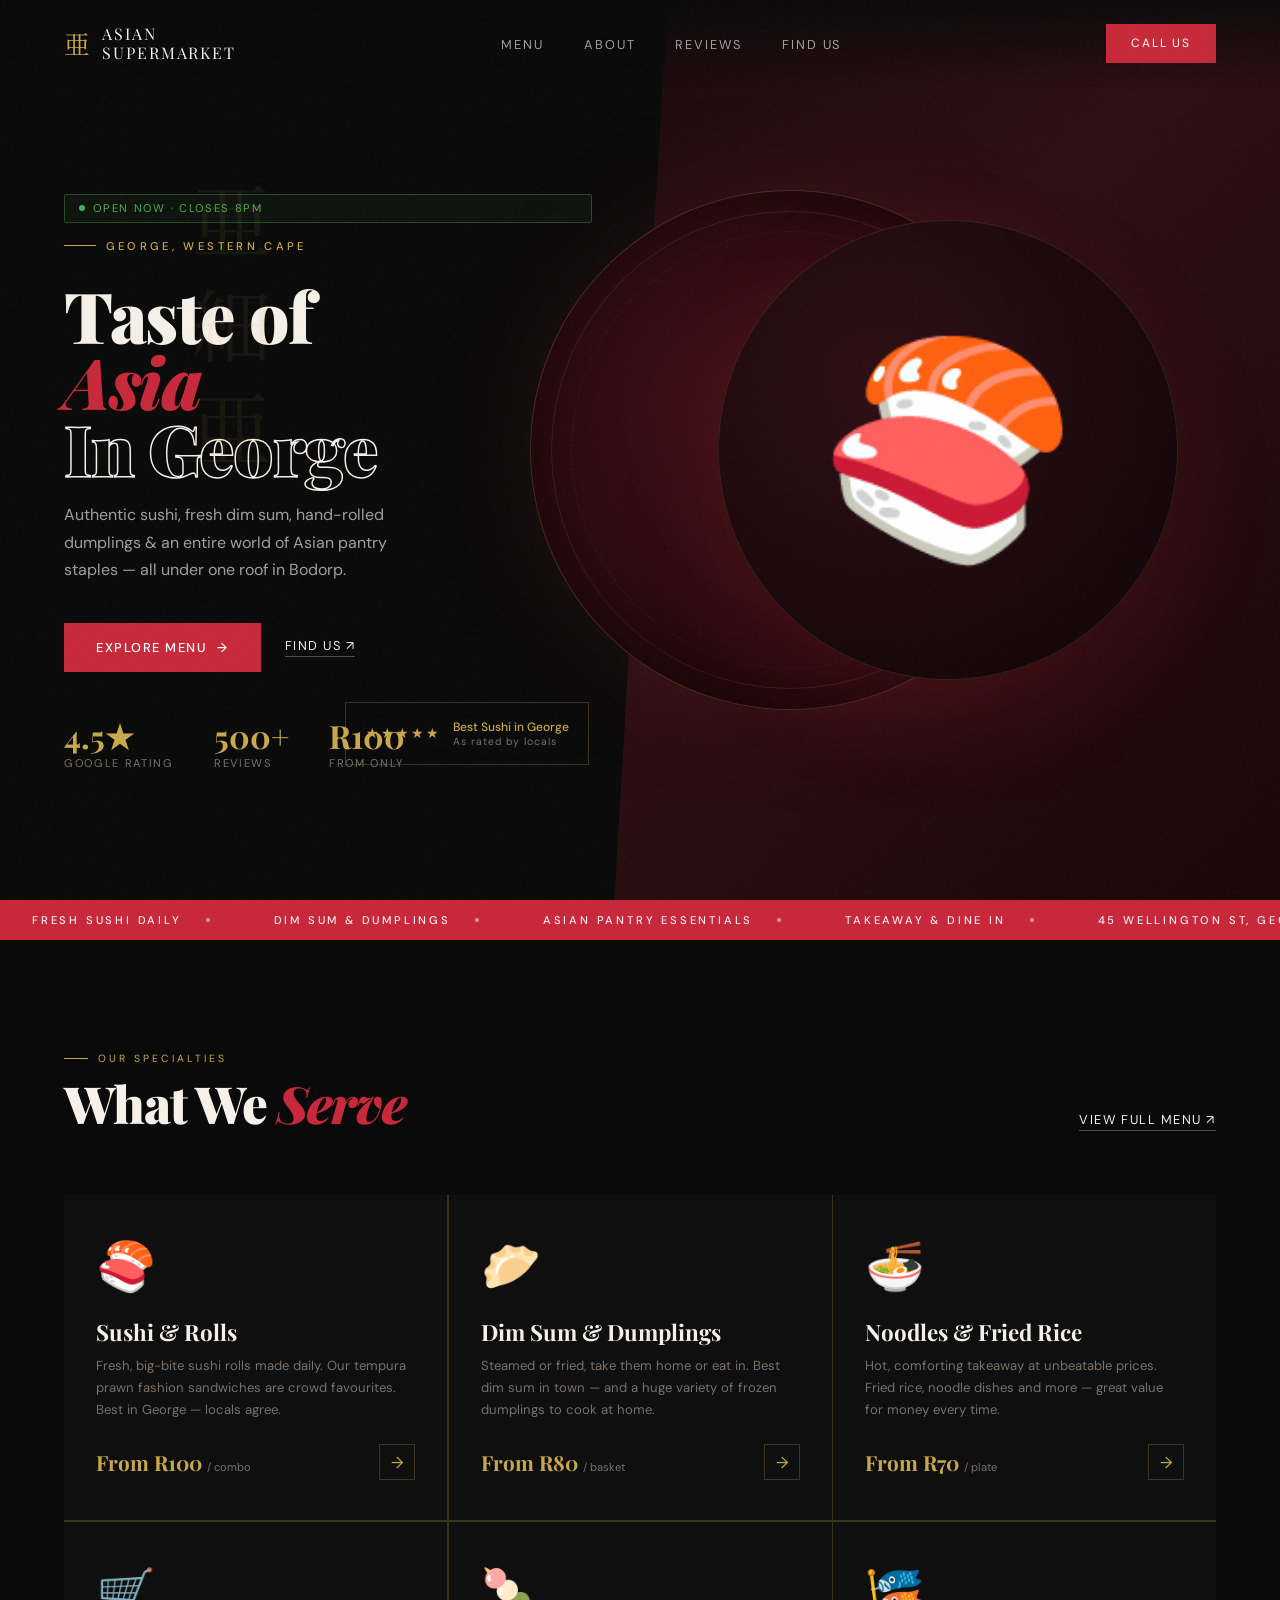
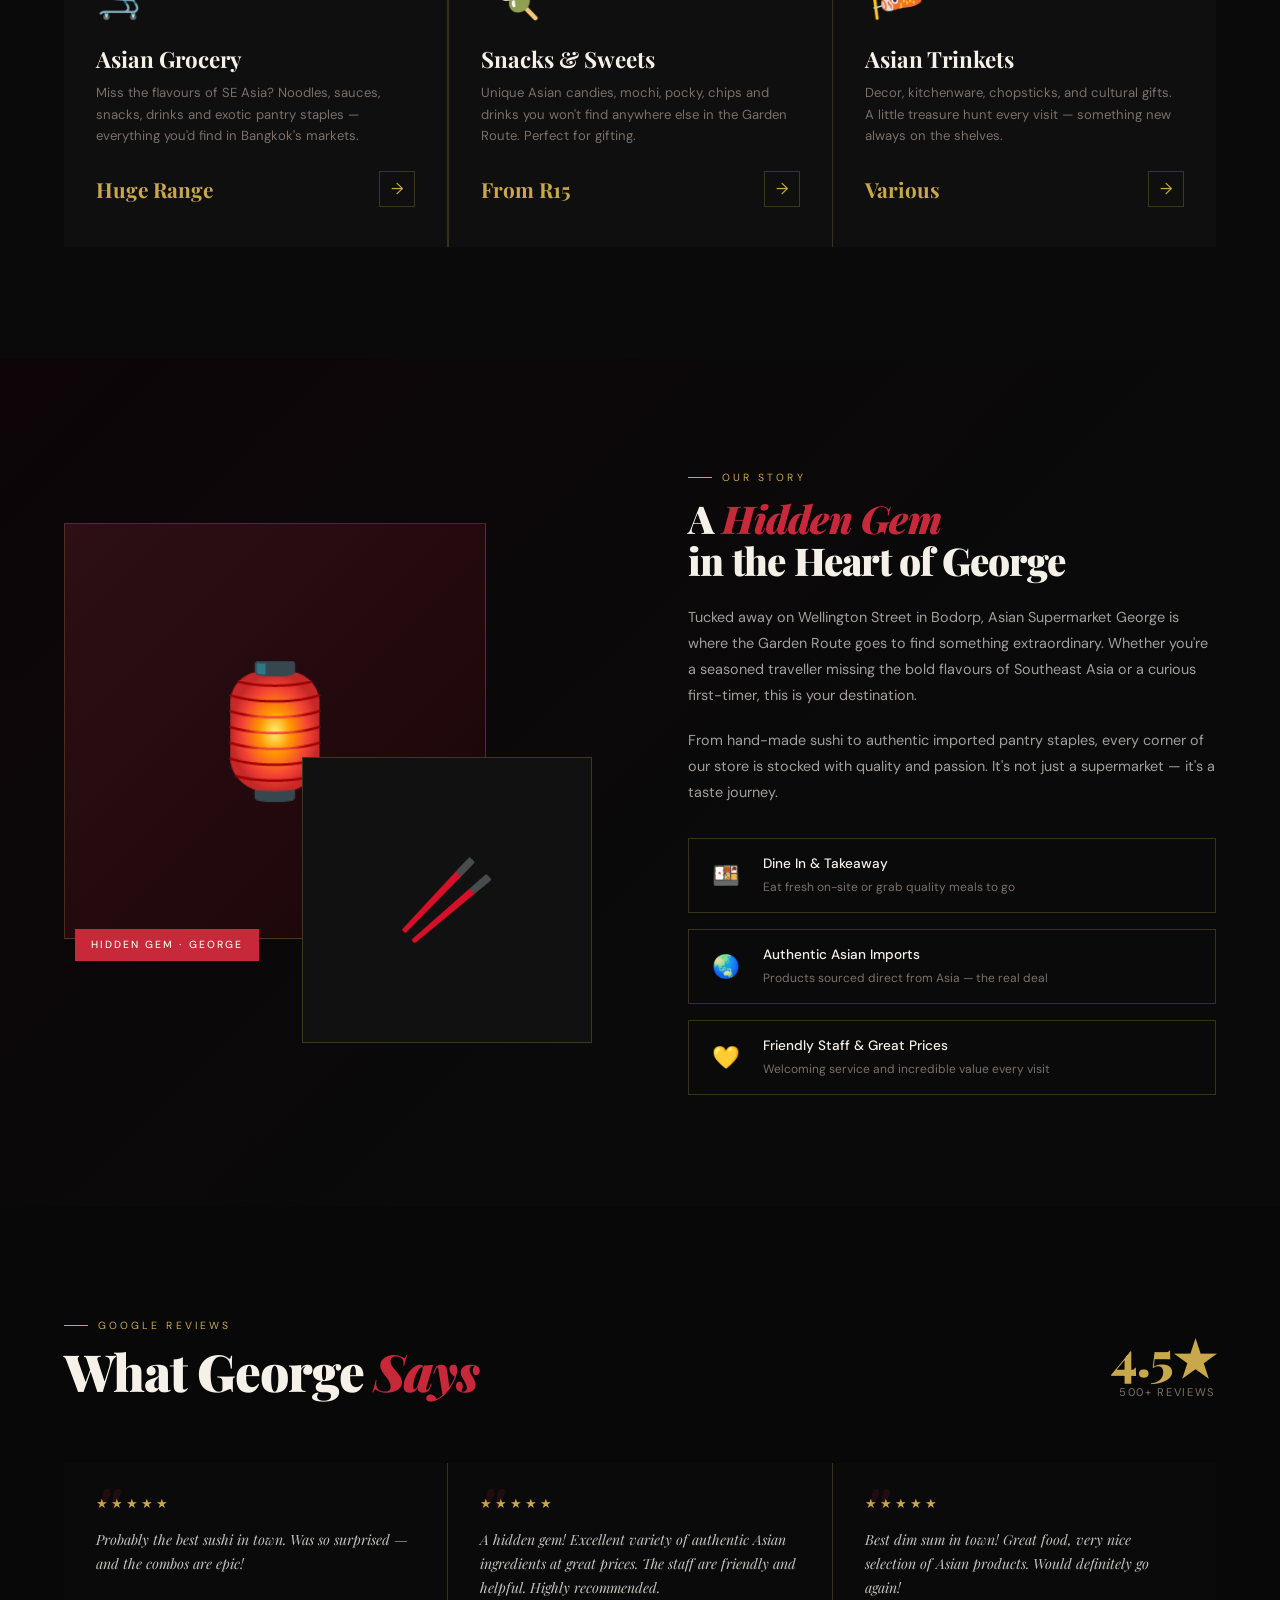
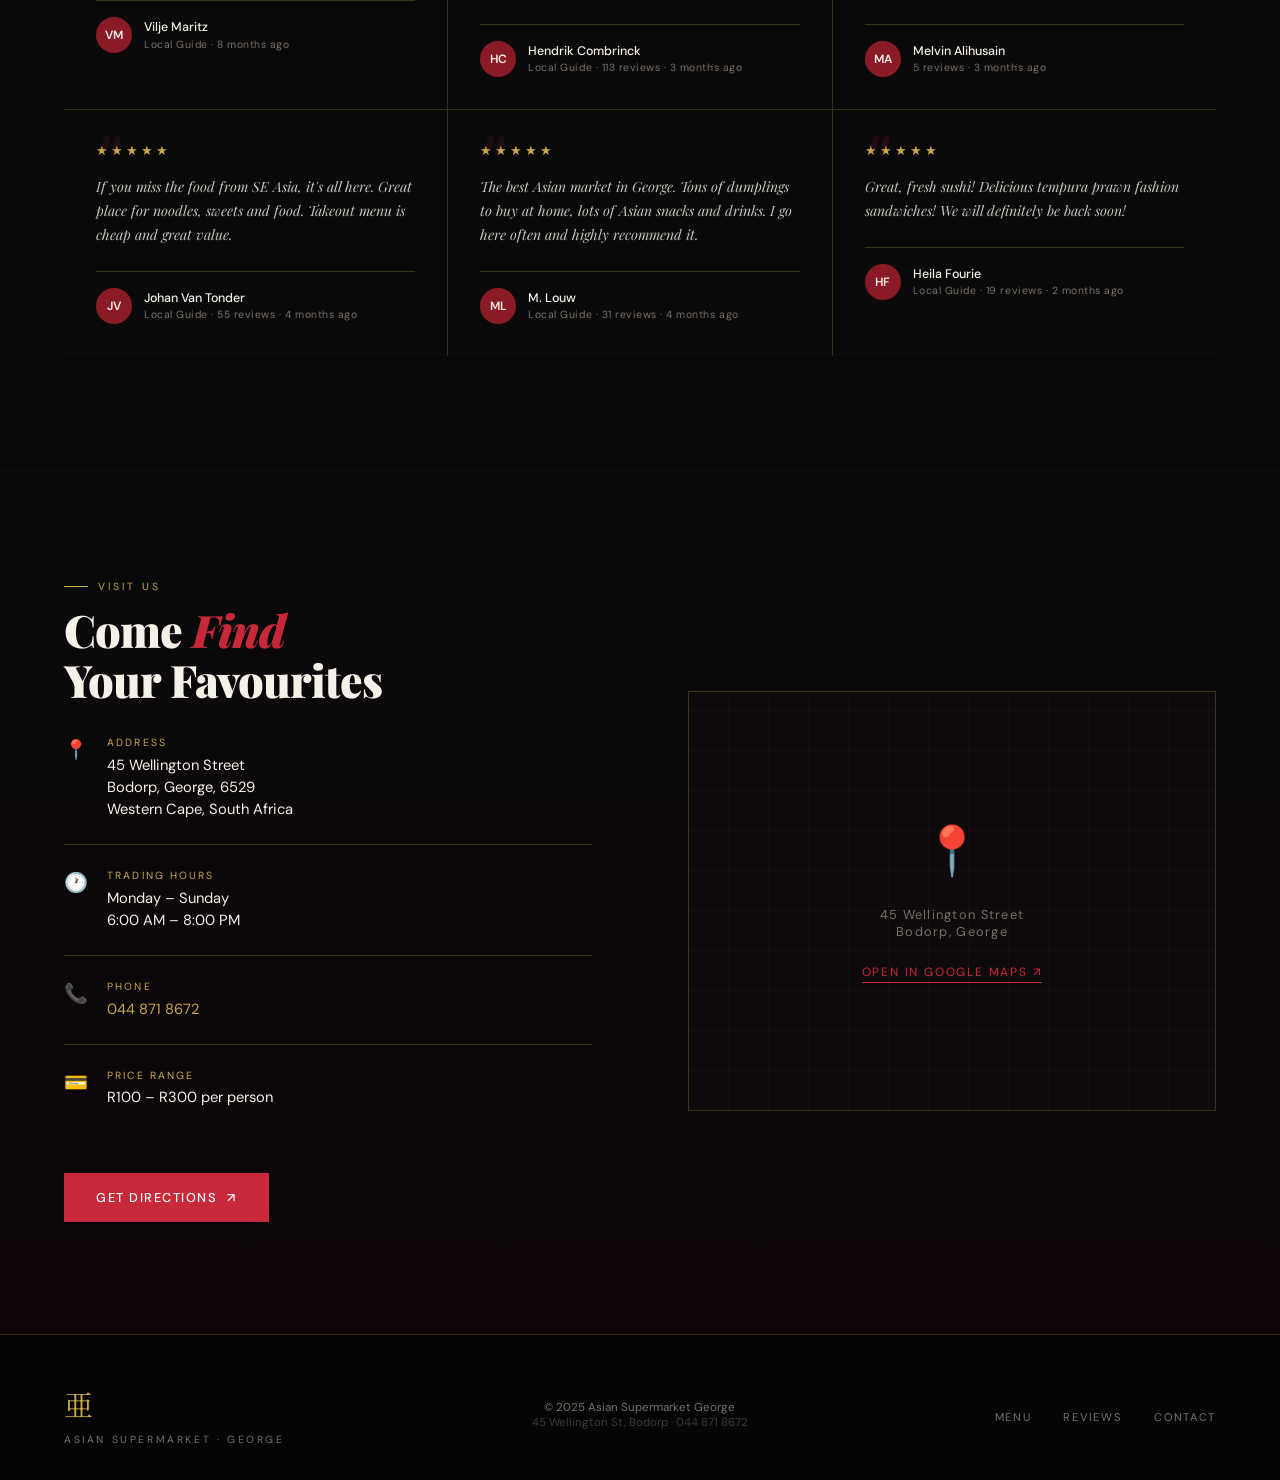
==== index.html @ 6bf85553 "first commit" ====
<!DOCTYPE html>
<html lang="en">
<head>
<meta charset="UTF-8">
<meta name="viewport" content="width=device-width, initial-scale=1.0">
<title>Asian Supermarket George</title>
<link href="https://fonts.googleapis.com/css2?family=Playfair+Display:ital,wght@0,400;0,700;0,900;1,400&family=DM+Sans:wght@300;400;500&family=Noto+Serif+JP:wght@300;400&display=swap" rel="stylesheet">
<style>
  :root {
    --black: #0a0a0a;
    --red: #c8293a;
    --red-dark: #8b1a27;
    --cream: #f5f0e8;
    --warm-white: #faf8f4;
    --gold: #c9a84c;
    --gold-light: #e8c96e;
    --text-muted: #7a7068;
    --border: rgba(201,168,76,0.25);
  }

  * { margin: 0; padding: 0; box-sizing: border-box; }

  html { scroll-behavior: smooth; }

  body {
    background: var(--black);
    color: var(--cream);
    font-family: 'DM Sans', sans-serif;
    overflow-x: hidden;
  }

  /* ─── NOISE TEXTURE OVERLAY ─── */
  body::before {
    content: '';
    position: fixed;
    inset: 0;
    background-image: url("data:image/svg+xml,%3Csvg viewBox='0 0 256 256' xmlns='http://www.w3.org/2000/svg'%3E%3Cfilter id='noise'%3E%3CfeTurbulence type='fractalNoise' baseFrequency='0.9' numOctaves='4' stitchTiles='stitch'/%3E%3C/filter%3E%3Crect width='100%25' height='100%25' filter='url(%23noise)' opacity='0.04'/%3E%3C/svg%3E");
    pointer-events: none;
    z-index: 9999;
    opacity: 0.6;
  }

  /* ─── NAV ─── */
  nav {
    position: fixed;
    top: 0; left: 0; right: 0;
    z-index: 100;
    display: flex;
    align-items: center;
    justify-content: space-between;
    padding: 1.5rem 4rem;
    background: linear-gradient(to bottom, rgba(10,10,10,0.95), transparent);
    backdrop-filter: blur(2px);
  }

  .nav-logo {
    display: flex;
    align-items: center;
    gap: 0.75rem;
  }

  .nav-logo .kanji {
    font-family: 'Noto Serif JP', serif;
    font-size: 1.6rem;
    color: var(--gold);
    line-height: 1;
  }

  .nav-logo .brand {
    font-family: 'Playfair Display', serif;
    font-size: 1rem;
    font-weight: 400;
    letter-spacing: 0.12em;
    text-transform: uppercase;
    color: var(--cream);
    line-height: 1.2;
  }

  .nav-links {
    display: flex;
    gap: 2.5rem;
    list-style: none;
  }

  .nav-links a {
    text-decoration: none;
    font-size: 0.8rem;
    letter-spacing: 0.15em;
    text-transform: uppercase;
    color: rgba(245,240,232,0.65);
    transition: color 0.3s;
  }

  .nav-links a:hover { color: var(--gold-light); }

  .nav-cta {
    background: var(--red);
    color: white;
    text-decoration: none;
    font-size: 0.75rem;
    letter-spacing: 0.15em;
    text-transform: uppercase;
    padding: 0.65rem 1.5rem;
    border: 1px solid var(--red);
    transition: all 0.3s;
  }

  .nav-cta:hover {
    background: transparent;
    border-color: var(--gold);
    color: var(--gold);
  }

  /* ─── HERO ─── */
  .hero {
    min-height: 100vh;
    display: grid;
    grid-template-columns: 1fr 1fr;
    position: relative;
    overflow: hidden;
  }

  .hero-bg-strip {
    position: absolute;
    right: 0; top: 0; bottom: 0;
    width: 52%;
    background: linear-gradient(135deg, #1a0a0d 0%, #2d0f14 40%, #1a0508 100%);
    clip-path: polygon(8% 0, 100% 0, 100% 100%, 0% 100%);
  }

  /* Decorative circle */
  .hero-circle {
    position: absolute;
    right: 18%;
    top: 50%;
    transform: translateY(-50%);
    width: 520px;
    height: 520px;
    border-radius: 50%;
    background: radial-gradient(circle at 40% 40%, #3d0f16, #1a0508);
    border: 1px solid rgba(201,168,76,0.2);
    box-shadow: 0 0 120px rgba(200,41,58,0.12), inset 0 0 80px rgba(0,0,0,0.5);
  }

  .hero-circle::before {
    content: '';
    position: absolute;
    inset: 20px;
    border-radius: 50%;
    border: 1px solid rgba(201,168,76,0.12);
  }

  .hero-circle::after {
    content: '';
    position: absolute;
    inset: 40px;
    border-radius: 50%;
    border: 1px dashed rgba(201,168,76,0.08);
  }

  .hero-food-img {
    position: absolute;
    right: 8%;
    top: 50%;
    transform: translateY(-50%);
    width: 460px;
    height: 460px;
    border-radius: 50%;
    object-fit: cover;
    filter: saturate(1.1) contrast(1.05);
    animation: float 6s ease-in-out infinite;
  }

  @keyframes float {
    0%, 100% { transform: translateY(-50%) translateY(0); }
    50% { transform: translateY(-50%) translateY(-14px); }
  }

  .hero-left {
    display: flex;
    flex-direction: column;
    justify-content: center;
    padding: 8rem 3rem 4rem 4rem;
    position: relative;
    z-index: 2;
  }

  .hero-tag {
    display: inline-flex;
    align-items: center;
    gap: 0.6rem;
    margin-bottom: 1.8rem;
  }

  .hero-tag .line {
    width: 32px;
    height: 1px;
    background: var(--gold);
  }

  .hero-tag span {
    font-size: 0.7rem;
    letter-spacing: 0.3em;
    text-transform: uppercase;
    color: var(--gold);
    font-weight: 500;
  }

  .hero h1 {
    font-family: 'Playfair Display', serif;
    font-size: clamp(3.5rem, 5.5vw, 6.5rem);
    line-height: 0.95;
    font-weight: 900;
    margin-bottom: 1.2rem;
    letter-spacing: -0.02em;
  }

  .hero h1 em {
    font-style: italic;
    color: var(--red);
    display: block;
  }

  .hero h1 .outline {
    -webkit-text-stroke: 1.5px var(--cream);
    color: transparent;
    display: block;
  }

  .hero-kanji-deco {
    font-family: 'Noto Serif JP', serif;
    font-size: 5rem;
    color: rgba(201,168,76,0.08);
    position: absolute;
    right: 55%;
    top: 20%;
    writing-mode: vertical-rl;
    letter-spacing: 0.3em;
    pointer-events: none;
    user-select: none;
  }

  .hero-desc {
    font-size: 1rem;
    line-height: 1.7;
    color: rgba(245,240,232,0.65);
    max-width: 380px;
    margin-bottom: 2.5rem;
  }

  .hero-actions {
    display: flex;
    align-items: center;
    gap: 1.5rem;
    margin-bottom: 3rem;
  }

  .btn-primary {
    display: inline-flex;
    align-items: center;
    gap: 0.6rem;
    background: var(--red);
    color: white;
    text-decoration: none;
    font-size: 0.8rem;
    font-weight: 500;
    letter-spacing: 0.12em;
    text-transform: uppercase;
    padding: 1rem 2rem;
    position: relative;
    overflow: hidden;
    transition: transform 0.3s;
  }

  .btn-primary::before {
    content: '';
    position: absolute;
    inset: 0;
    background: var(--red-dark);
    transform: translateX(-101%);
    transition: transform 0.35s cubic-bezier(0.4, 0, 0.2, 1);
  }

  .btn-primary:hover::before { transform: translateX(0); }
  .btn-primary:hover { transform: translateY(-2px); }
  .btn-primary span { position: relative; z-index: 1; }

  .btn-ghost {
    display: inline-flex;
    align-items: center;
    gap: 0.5rem;
    color: var(--cream);
    text-decoration: none;
    font-size: 0.8rem;
    letter-spacing: 0.12em;
    text-transform: uppercase;
    border-bottom: 1px solid rgba(245,240,232,0.3);
    padding-bottom: 2px;
    transition: border-color 0.3s, color 0.3s;
  }

  .btn-ghost:hover { color: var(--gold); border-color: var(--gold); }

  .hero-stats {
    display: flex;
    gap: 2.5rem;
  }

  .stat-item {}

  .stat-num {
    font-family: 'Playfair Display', serif;
    font-size: 2rem;
    font-weight: 700;
    color: var(--gold);
    line-height: 1;
  }

  .stat-label {
    font-size: 0.7rem;
    letter-spacing: 0.15em;
    text-transform: uppercase;
    color: var(--text-muted);
    margin-top: 0.25rem;
  }

  .hero-badge {
    position: absolute;
    right: 54%;
    bottom: 15%;
    background: rgba(10,10,10,0.9);
    border: 1px solid var(--border);
    padding: 1rem 1.2rem;
    display: flex;
    align-items: center;
    gap: 0.75rem;
    backdrop-filter: blur(10px);
    animation: fadeSlideUp 1s ease 0.8s both;
  }

  @keyframes fadeSlideUp {
    from { opacity: 0; transform: translateY(20px); }
    to { opacity: 1; transform: translateY(0); }
  }

  .badge-stars {
    color: var(--gold);
    font-size: 0.85rem;
    letter-spacing: 2px;
  }

  .badge-text .top { font-size: 0.75rem; color: var(--gold); font-weight: 500; }
  .badge-text .bot { font-size: 0.65rem; color: var(--text-muted); letter-spacing: 0.1em; }

  /* ─── MARQUEE ─── */
  .marquee-wrap {
    background: var(--red);
    padding: 0.8rem 0;
    overflow: hidden;
    position: relative;
  }

  .marquee-track {
    display: flex;
    gap: 0;
    animation: marquee 22s linear infinite;
    white-space: nowrap;
  }

  .marquee-item {
    display: inline-flex;
    align-items: center;
    gap: 1.5rem;
    padding: 0 2rem;
    font-size: 0.7rem;
    letter-spacing: 0.25em;
    text-transform: uppercase;
    font-weight: 500;
    color: rgba(255,255,255,0.9);
  }

  .marquee-dot {
    width: 4px;
    height: 4px;
    border-radius: 50%;
    background: rgba(255,255,255,0.5);
    display: inline-block;
  }

  @keyframes marquee {
    0% { transform: translateX(0); }
    100% { transform: translateX(-50%); }
  }

  /* ─── MENU SECTION ─── */
  .section {
    padding: 7rem 4rem;
    position: relative;
  }

  .section-header {
    display: flex;
    align-items: flex-end;
    justify-content: space-between;
    margin-bottom: 4rem;
  }

  .section-tag {
    display: flex;
    align-items: center;
    gap: 0.6rem;
    margin-bottom: 0.8rem;
  }

  .section-tag .line { width: 24px; height: 1px; background: var(--gold); }
  .section-tag span {
    font-size: 0.65rem;
    letter-spacing: 0.3em;
    text-transform: uppercase;
    color: var(--gold);
  }

  .section-title {
    font-family: 'Playfair Display', serif;
    font-size: clamp(2.2rem, 4vw, 3.5rem);
    font-weight: 900;
    line-height: 1.05;
    letter-spacing: -0.02em;
  }

  .section-title em { font-style: italic; color: var(--red); }

  .menu-grid {
    display: grid;
    grid-template-columns: repeat(3, 1fr);
    gap: 1.5px;
    background: var(--border);
  }

  .menu-card {
    background: #0f0f0f;
    padding: 2.5rem 2rem;
    position: relative;
    overflow: hidden;
    cursor: pointer;
    transition: background 0.4s;
  }

  .menu-card:hover { background: #141010; }

  .menu-card::before {
    content: '';
    position: absolute;
    bottom: 0; left: 0;
    width: 100%;
    height: 2px;
    background: var(--red);
    transform: scaleX(0);
    transform-origin: left;
    transition: transform 0.4s cubic-bezier(0.4, 0, 0.2, 1);
  }

  .menu-card:hover::before { transform: scaleX(1); }

  .menu-card-emoji {
    font-size: 3rem;
    margin-bottom: 1.2rem;
    display: block;
  }

  .menu-card-name {
    font-family: 'Playfair Display', serif;
    font-size: 1.4rem;
    font-weight: 700;
    margin-bottom: 0.5rem;
  }

  .menu-card-desc {
    font-size: 0.82rem;
    color: var(--text-muted);
    line-height: 1.65;
    margin-bottom: 1.5rem;
  }

  .menu-card-footer {
    display: flex;
    align-items: center;
    justify-content: space-between;
  }

  .menu-price {
    font-family: 'Playfair Display', serif;
    font-size: 1.3rem;
    font-weight: 700;
    color: var(--gold);
  }

  .menu-price small {
    font-family: 'DM Sans', sans-serif;
    font-size: 0.7rem;
    color: var(--text-muted);
    font-weight: 400;
  }

  .menu-arrow {
    width: 36px;
    height: 36px;
    border: 1px solid var(--border);
    display: flex;
    align-items: center;
    justify-content: center;
    color: var(--gold);
    font-size: 1rem;
    transition: all 0.3s;
  }

  .menu-card:hover .menu-arrow {
    background: var(--red);
    border-color: var(--red);
    color: white;
  }

  /* ─── ABOUT / VIBE SECTION ─── */
  .about-section {
    padding: 7rem 4rem;
    background: linear-gradient(135deg, #0d0508 0%, #0a0a0a 60%);
    display: grid;
    grid-template-columns: 1fr 1fr;
    gap: 6rem;
    align-items: center;
  }

  .about-img-stack {
    position: relative;
    height: 520px;
  }

  .about-img-main {
    position: absolute;
    top: 0; left: 0;
    width: 80%;
    height: 80%;
    background: linear-gradient(135deg, #2d0f14, #1a0508);
    display: flex;
    align-items: center;
    justify-content: center;
    font-size: 8rem;
    border: 1px solid var(--border);
    overflow: hidden;
  }

  .about-img-accent {
    position: absolute;
    bottom: 0; right: 0;
    width: 55%;
    height: 55%;
    background: #111;
    border: 1px solid var(--border);
    display: flex;
    align-items: center;
    justify-content: center;
    font-size: 5rem;
    padding: 1.5rem;
  }

  .about-label {
    position: absolute;
    top: 78%;
    left: 2%;
    background: var(--red);
    padding: 0.6rem 1rem;
    font-size: 0.65rem;
    letter-spacing: 0.2em;
    text-transform: uppercase;
    font-weight: 500;
  }

  .about-text h2 {
    font-family: 'Playfair Display', serif;
    font-size: clamp(2rem, 3vw, 3rem);
    line-height: 1.1;
    font-weight: 900;
    letter-spacing: -0.02em;
    margin-bottom: 1.5rem;
  }

  .about-text h2 em { font-style: italic; color: var(--red); }

  .about-text p {
    font-size: 0.9rem;
    line-height: 1.8;
    color: rgba(245,240,232,0.65);
    margin-bottom: 1.2rem;
  }

  .about-features {
    margin-top: 2rem;
    display: flex;
    flex-direction: column;
    gap: 1rem;
  }

  .feature-row {
    display: flex;
    align-items: center;
    gap: 1rem;
    padding: 1rem;
    border: 1px solid var(--border);
    transition: border-color 0.3s;
  }

  .feature-row:hover { border-color: rgba(201,168,76,0.5); }

  .feature-icon {
    font-size: 1.4rem;
    width: 42px;
    text-align: center;
  }

  .feature-info strong {
    display: block;
    font-size: 0.85rem;
    font-weight: 500;
    margin-bottom: 0.2rem;
  }

  .feature-info span {
    font-size: 0.75rem;
    color: var(--text-muted);
  }

  /* ─── REVIEWS ─── */
  .reviews-section {
    padding: 7rem 4rem;
    background: #080808;
  }

  .reviews-grid {
    display: grid;
    grid-template-columns: repeat(3, 1fr);
    gap: 1px;
    background: var(--border);
    margin-top: 4rem;
  }

  .review-card {
    background: #0a0a0a;
    padding: 2rem;
    position: relative;
  }

  .review-card::before {
    content: '"';
    font-family: 'Playfair Display', serif;
    font-size: 6rem;
    line-height: 1;
    color: var(--red);
    opacity: 0.12;
    position: absolute;
    top: 0.5rem;
    left: 1.5rem;
    font-style: italic;
  }

  .review-stars {
    color: var(--gold);
    font-size: 0.8rem;
    letter-spacing: 3px;
    margin-bottom: 1rem;
  }

  .review-text {
    font-size: 0.88rem;
    line-height: 1.7;
    color: rgba(245,240,232,0.8);
    margin-bottom: 1.5rem;
    font-style: italic;
    font-family: 'Playfair Display', serif;
    font-weight: 400;
  }

  .reviewer {
    display: flex;
    align-items: center;
    gap: 0.75rem;
    border-top: 1px solid var(--border);
    padding-top: 1rem;
  }

  .reviewer-avatar {
    width: 36px;
    height: 36px;
    border-radius: 50%;
    background: var(--red-dark);
    display: flex;
    align-items: center;
    justify-content: center;
    font-size: 0.75rem;
    font-weight: 600;
    flex-shrink: 0;
  }

  .reviewer-name {
    font-size: 0.78rem;
    font-weight: 500;
    color: var(--cream);
  }

  .reviewer-meta {
    font-size: 0.65rem;
    color: var(--text-muted);
    letter-spacing: 0.05em;
    margin-top: 0.15rem;
  }

  /* ─── CONTACT ─── */
  .contact-section {
    padding: 7rem 4rem;
    background: linear-gradient(180deg, #0a0a0a 0%, #0d0508 100%);
    display: grid;
    grid-template-columns: 1fr 1fr;
    gap: 6rem;
    align-items: center;
  }

  .contact-info h2 {
    font-family: 'Playfair Display', serif;
    font-size: clamp(2rem, 3.5vw, 3.2rem);
    line-height: 1.1;
    font-weight: 900;
    letter-spacing: -0.02em;
    margin-bottom: 2rem;
  }

  .contact-info h2 em { color: var(--red); font-style: italic; }

  .contact-details {
    display: flex;
    flex-direction: column;
    gap: 1.5rem;
    margin-bottom: 2.5rem;
  }

  .contact-item {
    display: flex;
    gap: 1.2rem;
    align-items: flex-start;
    padding-bottom: 1.5rem;
    border-bottom: 1px solid var(--border);
  }

  .contact-item:last-child { border: none; }

  .contact-item-icon {
    font-size: 1.2rem;
    margin-top: 0.1rem;
    flex-shrink: 0;
  }

  .contact-item-label {
    font-size: 0.65rem;
    letter-spacing: 0.2em;
    text-transform: uppercase;
    color: var(--gold);
    margin-bottom: 0.3rem;
  }

  .contact-item-value {
    font-size: 0.92rem;
    color: var(--cream);
    line-height: 1.5;
  }

  .map-placeholder {
    height: 420px;
    background: #0f0a0c;
    border: 1px solid var(--border);
    display: flex;
    align-items: center;
    justify-content: center;
    flex-direction: column;
    gap: 1.5rem;
    position: relative;
    overflow: hidden;
  }

  .map-placeholder::before {
    content: '';
    position: absolute;
    inset: 0;
    background: 
      repeating-linear-gradient(0deg, transparent, transparent 39px, rgba(201,168,76,0.04) 39px, rgba(201,168,76,0.04) 40px),
      repeating-linear-gradient(90deg, transparent, transparent 39px, rgba(201,168,76,0.04) 39px, rgba(201,168,76,0.04) 40px);
  }

  .map-pin {
    font-size: 3rem;
    animation: pulse 2.5s ease-in-out infinite;
  }

  @keyframes pulse {
    0%, 100% { transform: scale(1); }
    50% { transform: scale(1.15); }
  }

  .map-placeholder p {
    font-size: 0.8rem;
    color: var(--text-muted);
    letter-spacing: 0.1em;
    text-align: center;
  }

  .map-placeholder a {
    font-size: 0.75rem;
    letter-spacing: 0.15em;
    text-transform: uppercase;
    color: var(--red);
    text-decoration: none;
    border-bottom: 1px solid var(--red);
    padding-bottom: 2px;
  }

  /* ─── FOOTER ─── */
  footer {
    background: #050505;
    padding: 3rem 4rem 2rem;
    border-top: 1px solid var(--border);
    display: flex;
    justify-content: space-between;
    align-items: center;
  }

  footer .logo-area .kanji {
    font-family: 'Noto Serif JP', serif;
    font-size: 1.8rem;
    color: var(--gold);
    display: block;
    margin-bottom: 0.2rem;
  }

  footer .logo-area .tagline {
    font-size: 0.65rem;
    letter-spacing: 0.25em;
    text-transform: uppercase;
    color: var(--text-muted);
  }

  footer .copy {
    font-size: 0.72rem;
    color: var(--text-muted);
    text-align: center;
  }

  footer .footer-links {
    display: flex;
    gap: 2rem;
    list-style: none;
  }

  footer .footer-links a {
    font-size: 0.7rem;
    letter-spacing: 0.15em;
    text-transform: uppercase;
    color: var(--text-muted);
    text-decoration: none;
    transition: color 0.3s;
  }

  footer .footer-links a:hover { color: var(--gold); }

  /* ─── HOURS BADGE ─── */
  .hours-badge {
    display: inline-flex;
    align-items: center;
    gap: 0.5rem;
    padding: 0.4rem 0.9rem;
    border: 1px solid rgba(100,200,100,0.3);
    background: rgba(100,200,100,0.05);
    border-radius: 2px;
    margin-bottom: 1rem;
  }

  .hours-dot {
    width: 6px;
    height: 6px;
    border-radius: 50%;
    background: #4caf50;
    animation: blink 2s ease-in-out infinite;
  }

  @keyframes blink {
    0%, 100% { opacity: 1; }
    50% { opacity: 0.3; }
  }

  .hours-badge span {
    font-size: 0.7rem;
    letter-spacing: 0.15em;
    text-transform: uppercase;
    color: #4caf50;
  }

  /* ─── ANIMATIONS ─── */
  .fade-in {
    opacity: 0;
    transform: translateY(30px);
    transition: opacity 0.8s ease, transform 0.8s ease;
  }

  .fade-in.visible {
    opacity: 1;
    transform: translateY(0);
  }

  /* ─── RESPONSIVE ─── */
  @media (max-width: 900px) {
    nav { padding: 1.2rem 2rem; }
    .nav-links { display: none; }
    .hero { grid-template-columns: 1fr; }
    .hero-bg-strip { width: 100%; clip-path: none; opacity: 0.3; }
    .hero-left { padding: 8rem 2rem 4rem; }
    .hero-food-img { display: none; }
    .hero-circle { display: none; }
    .hero-kanji-deco { display: none; }
    .section { padding: 4rem 2rem; }
    .menu-grid { grid-template-columns: 1fr; }
    .reviews-grid { grid-template-columns: 1fr; }
    .about-section { grid-template-columns: 1fr; gap: 3rem; padding: 4rem 2rem; }
    .contact-section { grid-template-columns: 1fr; gap: 3rem; padding: 4rem 2rem; }
    footer { flex-direction: column; gap: 1.5rem; text-align: center; padding: 2rem; }
    .hero-badge { display: none; }
    .section-header { flex-direction: column; align-items: flex-start; gap: 1rem; }
  }
</style>
</head>
<body>

<!-- NAV -->
<nav>
  <div class="nav-logo">
    <span class="kanji">亜</span>
    <div class="brand">Asian<br>Supermarket</div>
  </div>
  <ul class="nav-links">
    <li><a href="#menu">Menu</a></li>
    <li><a href="#about">About</a></li>
    <li><a href="#reviews">Reviews</a></li>
    <li><a href="#contact">Find Us</a></li>
  </ul>
  <a href="tel:0448718672" class="nav-cta">Call Us</a>
</nav>

<!-- HERO -->
<section class="hero">
  <div class="hero-bg-strip"></div>
  <div class="hero-circle"></div>

  <!-- Floating sushi plate (emoji-based, no external image needed) -->
  <div style="position:absolute;right:8%;top:50%;transform:translateY(-50%);width:460px;height:460px;border-radius:50%;background:radial-gradient(circle at 35% 35%,#2d0f14,#0d0306);display:flex;align-items:center;justify-content:center;font-size:13rem;box-shadow:0 40px 100px rgba(200,41,58,0.15);animation:float 6s ease-in-out infinite;z-index:3;border:1px solid rgba(201,168,76,0.15);">🍣</div>

  <div class="hero-left">
    <div class="hours-badge">
      <div class="hours-dot"></div>
      <span>Open Now · Closes 8pm</span>
    </div>

    <div class="hero-tag">
      <div class="line"></div>
      <span>George, Western Cape</span>
    </div>

    <h1>
      <span>Taste of</span>
      <em>Asia</em>
      <span class="outline">In George</span>
    </h1>

    <div class="hero-kanji-deco">亜細亜</div>

    <p class="hero-desc">
      Authentic sushi, fresh dim sum, hand-rolled dumplings & an entire world of Asian pantry staples — all under one roof in Bodorp.
    </p>

    <div class="hero-actions">
      <a href="#menu" class="btn-primary"><span>Explore Menu</span><span>→</span></a>
      <a href="#contact" class="btn-ghost">Find us ↗</a>
    </div>

    <div class="hero-stats">
      <div class="stat-item">
        <div class="stat-num">4.5★</div>
        <div class="stat-label">Google Rating</div>
      </div>
      <div class="stat-item">
        <div class="stat-num">500+</div>
        <div class="stat-label">Reviews</div>
      </div>
      <div class="stat-item">
        <div class="stat-num">R100</div>
        <div class="stat-label">From Only</div>
      </div>
    </div>
  </div>

  <div class="hero-badge">
    <div class="badge-stars">★★★★★</div>
    <div class="badge-text">
      <div class="top">Best Sushi in George</div>
      <div class="bot">As rated by locals</div>
    </div>
  </div>
</section>

<!-- MARQUEE -->
<div class="marquee-wrap">
  <div class="marquee-track">
    <span class="marquee-item">Fresh Sushi Daily <span class="marquee-dot"></span></span>
    <span class="marquee-item">Dim Sum & Dumplings <span class="marquee-dot"></span></span>
    <span class="marquee-item">Asian Pantry Essentials <span class="marquee-dot"></span></span>
    <span class="marquee-item">Takeaway & Dine In <span class="marquee-dot"></span></span>
    <span class="marquee-item">45 Wellington St, George <span class="marquee-dot"></span></span>
    <span class="marquee-item">Open Until 8pm Daily <span class="marquee-dot"></span></span>
    <span class="marquee-item">Fresh Sushi Daily <span class="marquee-dot"></span></span>
    <span class="marquee-item">Dim Sum & Dumplings <span class="marquee-dot"></span></span>
    <span class="marquee-item">Asian Pantry Essentials <span class="marquee-dot"></span></span>
    <span class="marquee-item">Takeaway & Dine In <span class="marquee-dot"></span></span>
    <span class="marquee-item">45 Wellington St, George <span class="marquee-dot"></span></span>
    <span class="marquee-item">Open Until 8pm Daily <span class="marquee-dot"></span></span>
  </div>
</div>

<!-- MENU -->
<section class="section" id="menu">
  <div class="section-header">
    <div>
      <div class="section-tag"><div class="line"></div><span>Our Specialties</span></div>
      <h2 class="section-title">What We <em>Serve</em></h2>
    </div>
    <a href="#contact" class="btn-ghost">View Full Menu ↗</a>
  </div>

  <div class="menu-grid">
    <div class="menu-card fade-in">
      <span class="menu-card-emoji">🍣</span>
      <h3 class="menu-card-name">Sushi & Rolls</h3>
      <p class="menu-card-desc">Fresh, big-bite sushi rolls made daily. Our tempura prawn fashion sandwiches are crowd favourites. Best in George — locals agree.</p>
      <div class="menu-card-footer">
        <div class="menu-price">From R100 <small>/ combo</small></div>
        <div class="menu-arrow">→</div>
      </div>
    </div>

    <div class="menu-card fade-in" style="transition-delay:0.1s">
      <span class="menu-card-emoji">🥟</span>
      <h3 class="menu-card-name">Dim Sum & Dumplings</h3>
      <p class="menu-card-desc">Steamed or fried, take them home or eat in. Best dim sum in town — and a huge variety of frozen dumplings to cook at home.</p>
      <div class="menu-card-footer">
        <div class="menu-price">From R80 <small>/ basket</small></div>
        <div class="menu-arrow">→</div>
      </div>
    </div>

    <div class="menu-card fade-in" style="transition-delay:0.2s">
      <span class="menu-card-emoji">🍜</span>
      <h3 class="menu-card-name">Noodles & Fried Rice</h3>
      <p class="menu-card-desc">Hot, comforting takeaway at unbeatable prices. Fried rice, noodle dishes and more — great value for money every time.</p>
      <div class="menu-card-footer">
        <div class="menu-price">From R70 <small>/ plate</small></div>
        <div class="menu-arrow">→</div>
      </div>
    </div>

    <div class="menu-card fade-in" style="transition-delay:0.1s">
      <span class="menu-card-emoji">🛒</span>
      <h3 class="menu-card-name">Asian Grocery</h3>
      <p class="menu-card-desc">Miss the flavours of SE Asia? Noodles, sauces, snacks, drinks and exotic pantry staples — everything you'd find in Bangkok's markets.</p>
      <div class="menu-card-footer">
        <div class="menu-price">Huge Range</div>
        <div class="menu-arrow">→</div>
      </div>
    </div>

    <div class="menu-card fade-in" style="transition-delay:0.2s">
      <span class="menu-card-emoji">🍡</span>
      <h3 class="menu-card-name">Snacks & Sweets</h3>
      <p class="menu-card-desc">Unique Asian candies, mochi, pocky, chips and drinks you won't find anywhere else in the Garden Route. Perfect for gifting.</p>
      <div class="menu-card-footer">
        <div class="menu-price">From R15</div>
        <div class="menu-arrow">→</div>
      </div>
    </div>

    <div class="menu-card fade-in" style="transition-delay:0.3s">
      <span class="menu-card-emoji">🎏</span>
      <h3 class="menu-card-name">Asian Trinkets</h3>
      <p class="menu-card-desc">Decor, kitchenware, chopsticks, and cultural gifts. A little treasure hunt every visit — something new always on the shelves.</p>
      <div class="menu-card-footer">
        <div class="menu-price">Various</div>
        <div class="menu-arrow">→</div>
      </div>
    </div>
  </div>
</section>

<!-- ABOUT -->
<section class="about-section" id="about">
  <div class="about-img-stack fade-in">
    <div class="about-img-main">🏮</div>
    <div class="about-img-accent">🥢</div>
    <div class="about-label">Hidden Gem · George</div>
  </div>
  <div class="about-text fade-in" style="transition-delay:0.15s">
    <div class="section-tag"><div class="line"></div><span>Our Story</span></div>
    <h2>A <em>Hidden Gem</em><br>in the Heart of George</h2>
    <p>
      Tucked away on Wellington Street in Bodorp, Asian Supermarket George is where the Garden Route goes to find something extraordinary. Whether you're a seasoned traveller missing the bold flavours of Southeast Asia or a curious first-timer, this is your destination.
    </p>
    <p>
      From hand-made sushi to authentic imported pantry staples, every corner of our store is stocked with quality and passion. It's not just a supermarket — it's a taste journey.
    </p>
    <div class="about-features">
      <div class="feature-row">
        <div class="feature-icon">🍱</div>
        <div class="feature-info">
          <strong>Dine In & Takeaway</strong>
          <span>Eat fresh on-site or grab quality meals to go</span>
        </div>
      </div>
      <div class="feature-row">
        <div class="feature-icon">🌏</div>
        <div class="feature-info">
          <strong>Authentic Asian Imports</strong>
          <span>Products sourced direct from Asia — the real deal</span>
        </div>
      </div>
      <div class="feature-row">
        <div class="feature-icon">💛</div>
        <div class="feature-info">
          <strong>Friendly Staff & Great Prices</strong>
          <span>Welcoming service and incredible value every visit</span>
        </div>
      </div>
    </div>
  </div>
</section>

<!-- REVIEWS -->
<section class="reviews-section" id="reviews">
  <div class="section-header">
    <div>
      <div class="section-tag"><div class="line"></div><span>Google Reviews</span></div>
      <h2 class="section-title">What George <em>Says</em></h2>
    </div>
    <div style="text-align:right">
      <div style="font-family:'Playfair Display',serif;font-size:3rem;font-weight:900;color:var(--gold);line-height:1">4.5★</div>
      <div style="font-size:0.7rem;letter-spacing:0.15em;text-transform:uppercase;color:var(--text-muted);margin-top:0.25rem">500+ Reviews</div>
    </div>
  </div>

  <div class="reviews-grid">
    <div class="review-card fade-in">
      <div class="review-stars">★★★★★</div>
      <p class="review-text">Probably the best sushi in town. Was so surprised — and the combos are epic!</p>
      <div class="reviewer">
        <div class="reviewer-avatar">VM</div>
        <div>
          <div class="reviewer-name">Vilje Maritz</div>
          <div class="reviewer-meta">Local Guide · 8 months ago</div>
        </div>
      </div>
    </div>

    <div class="review-card fade-in" style="transition-delay:0.1s">
      <div class="review-stars">★★★★★</div>
      <p class="review-text">A hidden gem! Excellent variety of authentic Asian ingredients at great prices. The staff are friendly and helpful. Highly recommended.</p>
      <div class="reviewer">
        <div class="reviewer-avatar">HC</div>
        <div>
          <div class="reviewer-name">Hendrik Combrinck</div>
          <div class="reviewer-meta">Local Guide · 113 reviews · 3 months ago</div>
        </div>
      </div>
    </div>

    <div class="review-card fade-in" style="transition-delay:0.2s">
      <div class="review-stars">★★★★★</div>
      <p class="review-text">Best dim sum in town! Great food, very nice selection of Asian products. Would definitely go again!</p>
      <div class="reviewer">
        <div class="reviewer-avatar">MA</div>
        <div>
          <div class="reviewer-name">Melvin Alihusain</div>
          <div class="reviewer-meta">5 reviews · 3 months ago</div>
        </div>
      </div>
    </div>

    <div class="review-card fade-in">
      <div class="review-stars">★★★★★</div>
      <p class="review-text">If you miss the food from SE Asia, it's all here. Great place for noodles, sweets and food. Takeout menu is cheap and great value.</p>
      <div class="reviewer">
        <div class="reviewer-avatar">JV</div>
        <div>
          <div class="reviewer-name">Johan Van Tonder</div>
          <div class="reviewer-meta">Local Guide · 55 reviews · 4 months ago</div>
        </div>
      </div>
    </div>

    <div class="review-card fade-in" style="transition-delay:0.1s">
      <div class="review-stars">★★★★★</div>
      <p class="review-text">The best Asian market in George. Tons of dumplings to buy at home, lots of Asian snacks and drinks. I go here often and highly recommend it.</p>
      <div class="reviewer">
        <div class="reviewer-avatar">ML</div>
        <div>
          <div class="reviewer-name">M. Louw</div>
          <div class="reviewer-meta">Local Guide · 31 reviews · 4 months ago</div>
        </div>
      </div>
    </div>

    <div class="review-card fade-in" style="transition-delay:0.2s">
      <div class="review-stars">★★★★★</div>
      <p class="review-text">Great, fresh sushi! Delicious tempura prawn fashion sandwiches! We will definitely be back soon!</p>
      <div class="reviewer">
        <div class="reviewer-avatar">HF</div>
        <div>
          <div class="reviewer-name">Heila Fourie</div>
          <div class="reviewer-meta">Local Guide · 19 reviews · 2 months ago</div>
        </div>
      </div>
    </div>
  </div>
</section>

<!-- CONTACT -->
<section class="contact-section" id="contact">
  <div class="contact-info fade-in">
    <div class="section-tag"><div class="line"></div><span>Visit Us</span></div>
    <h2>Come <em>Find</em><br>Your Favourites</h2>

    <div class="contact-details">
      <div class="contact-item">
        <div class="contact-item-icon">📍</div>
        <div>
          <div class="contact-item-label">Address</div>
          <div class="contact-item-value">45 Wellington Street<br>Bodorp, George, 6529<br>Western Cape, South Africa</div>
        </div>
      </div>

      <div class="contact-item">
        <div class="contact-item-icon">🕐</div>
        <div>
          <div class="contact-item-label">Trading Hours</div>
          <div class="contact-item-value">Monday – Sunday<br>6:00 AM – 8:00 PM</div>
        </div>
      </div>

      <div class="contact-item">
        <div class="contact-item-icon">📞</div>
        <div>
          <div class="contact-item-label">Phone</div>
          <div class="contact-item-value"><a href="tel:0448718672" style="color:var(--gold);text-decoration:none">044 871 8672</a></div>
        </div>
      </div>

      <div class="contact-item">
        <div class="contact-item-icon">💳</div>
        <div>
          <div class="contact-item-label">Price Range</div>
          <div class="contact-item-value">R100 – R300 per person</div>
        </div>
      </div>
    </div>

    <a href="https://maps.google.com/?q=45+Wellington+St,+Bodorp,+George,+6529" target="_blank" class="btn-primary" style="display:inline-flex">
      <span>Get Directions</span><span>↗</span>
    </a>
  </div>

  <div class="map-placeholder fade-in" style="transition-delay:0.15s">
    <div class="map-pin">📍</div>
    <p>45 Wellington Street<br>Bodorp, George</p>
    <a href="https://maps.google.com/?q=45+Wellington+St,+Bodorp,+George,+6529" target="_blank">Open in Google Maps ↗</a>
  </div>
</section>

<!-- FOOTER -->
<footer>
  <div class="logo-area">
    <span class="kanji">亜</span>
    <span class="tagline">Asian Supermarket · George</span>
  </div>
  <div class="copy">
    © 2025 Asian Supermarket George<br>
    <span style="color:#3a3a3a">45 Wellington St, Bodorp · 044 871 8672</span>
  </div>
  <ul class="footer-links">
    <li><a href="#menu">Menu</a></li>
    <li><a href="#reviews">Reviews</a></li>
    <li><a href="#contact">Contact</a></li>
  </ul>
</footer>

<script>
  // Scroll-triggered fade animations
  const observer = new IntersectionObserver((entries) => {
    entries.forEach(e => {
      if (e.isIntersecting) {
        e.target.classList.add('visible');
      }
    });
  }, { threshold: 0.12 });

  document.querySelectorAll('.fade-in').forEach(el => observer.observe(el));

  // Smooth nav underline on scroll
  window.addEventListener('scroll', () => {
    const nav = document.querySelector('nav');
    if (window.scrollY > 60) {
      nav.style.background = 'rgba(10,10,10,0.97)';
      nav.style.backdropFilter = 'blur(12px)';
      nav.style.borderBottom = '1px solid rgba(201,168,76,0.1)';
    } else {
      nav.style.background = 'linear-gradient(to bottom, rgba(10,10,10,0.95), transparent)';
      nav.style.backdropFilter = 'blur(2px)';
      nav.style.borderBottom = 'none';
    }
  });
</script>

</body>
</html>
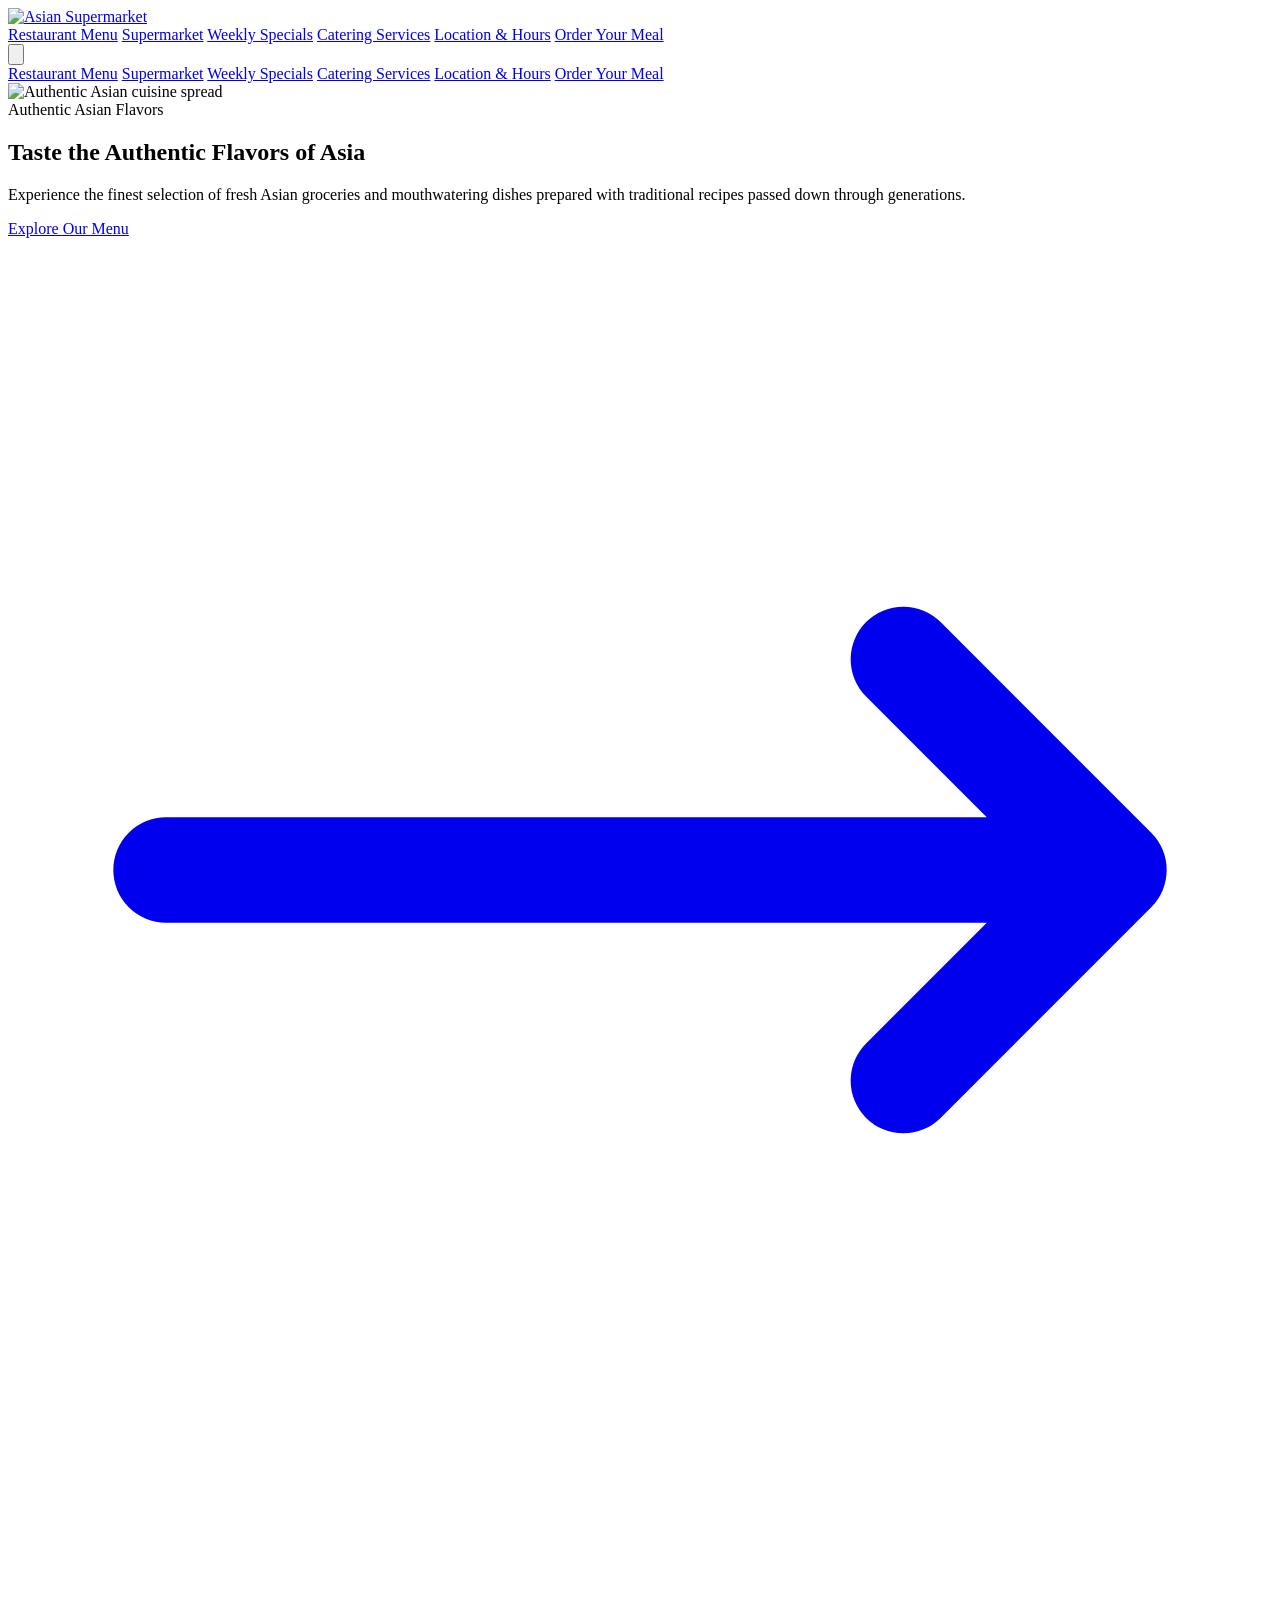
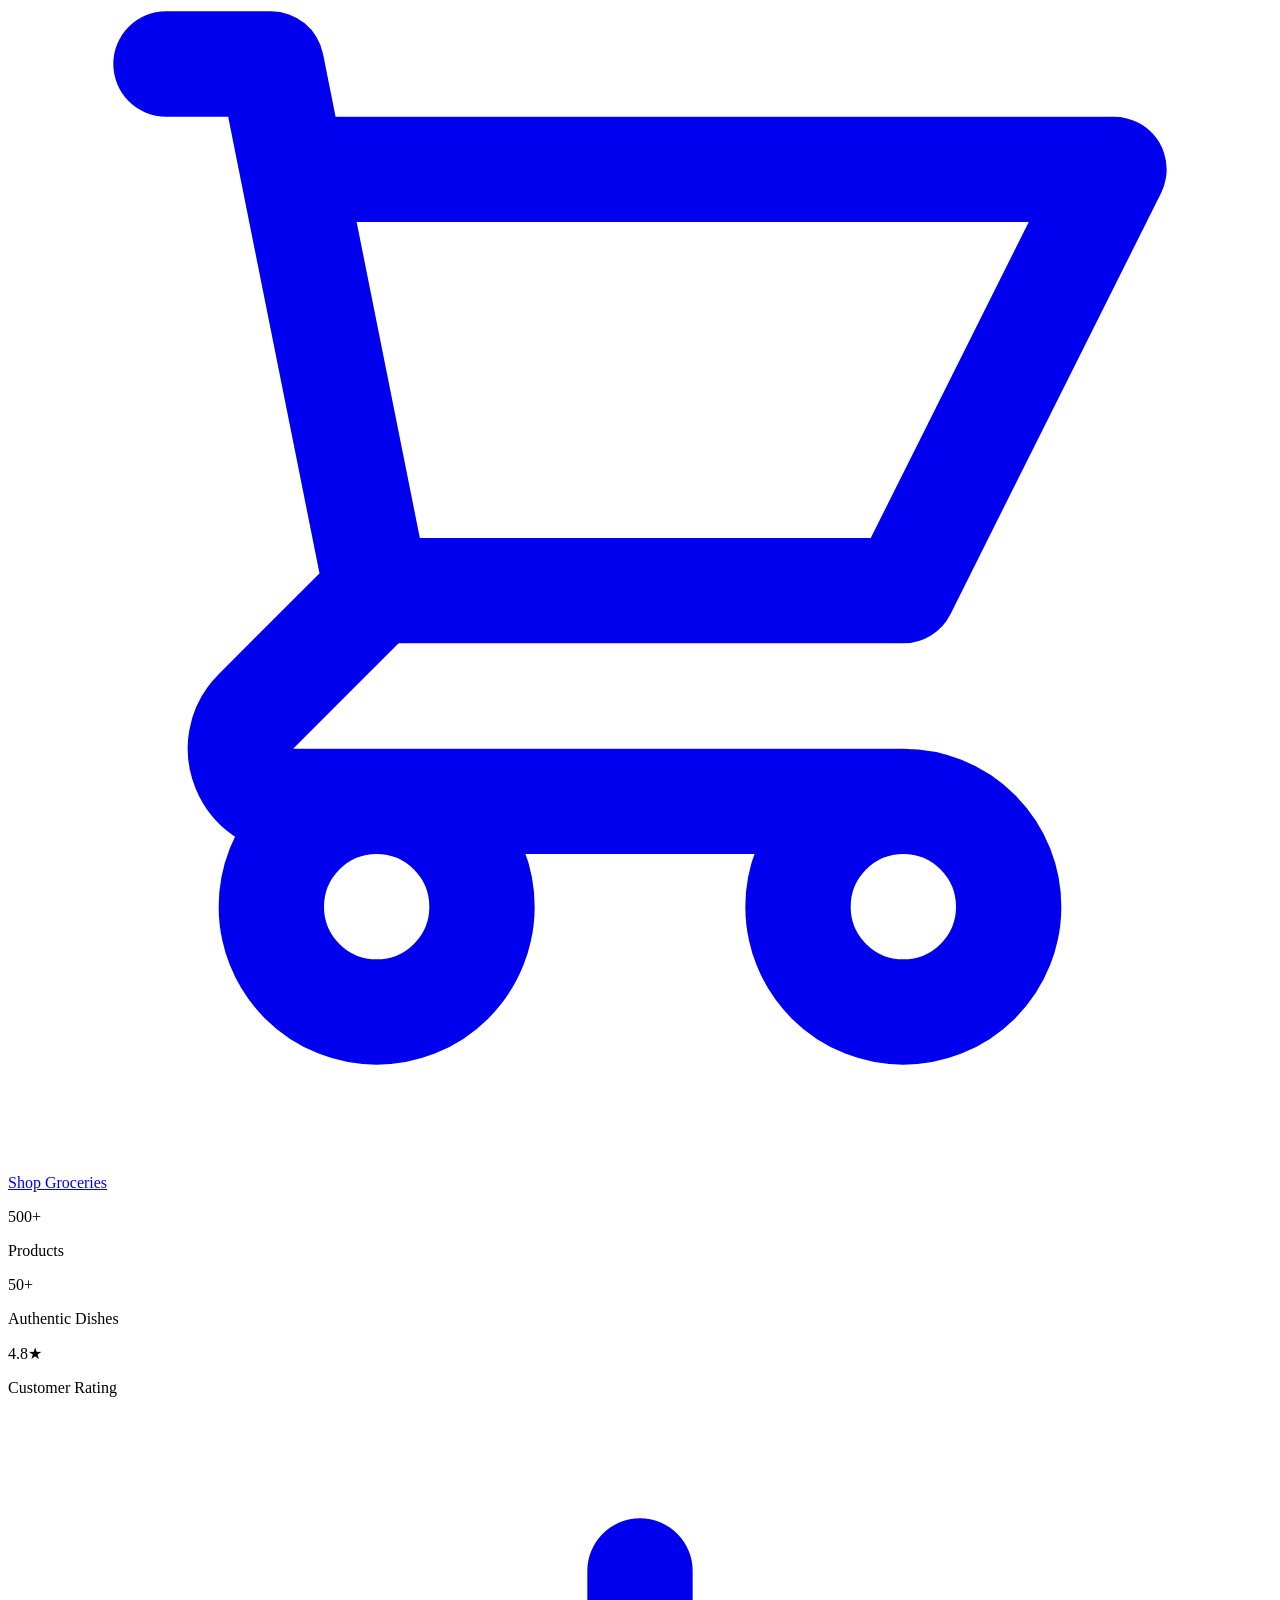
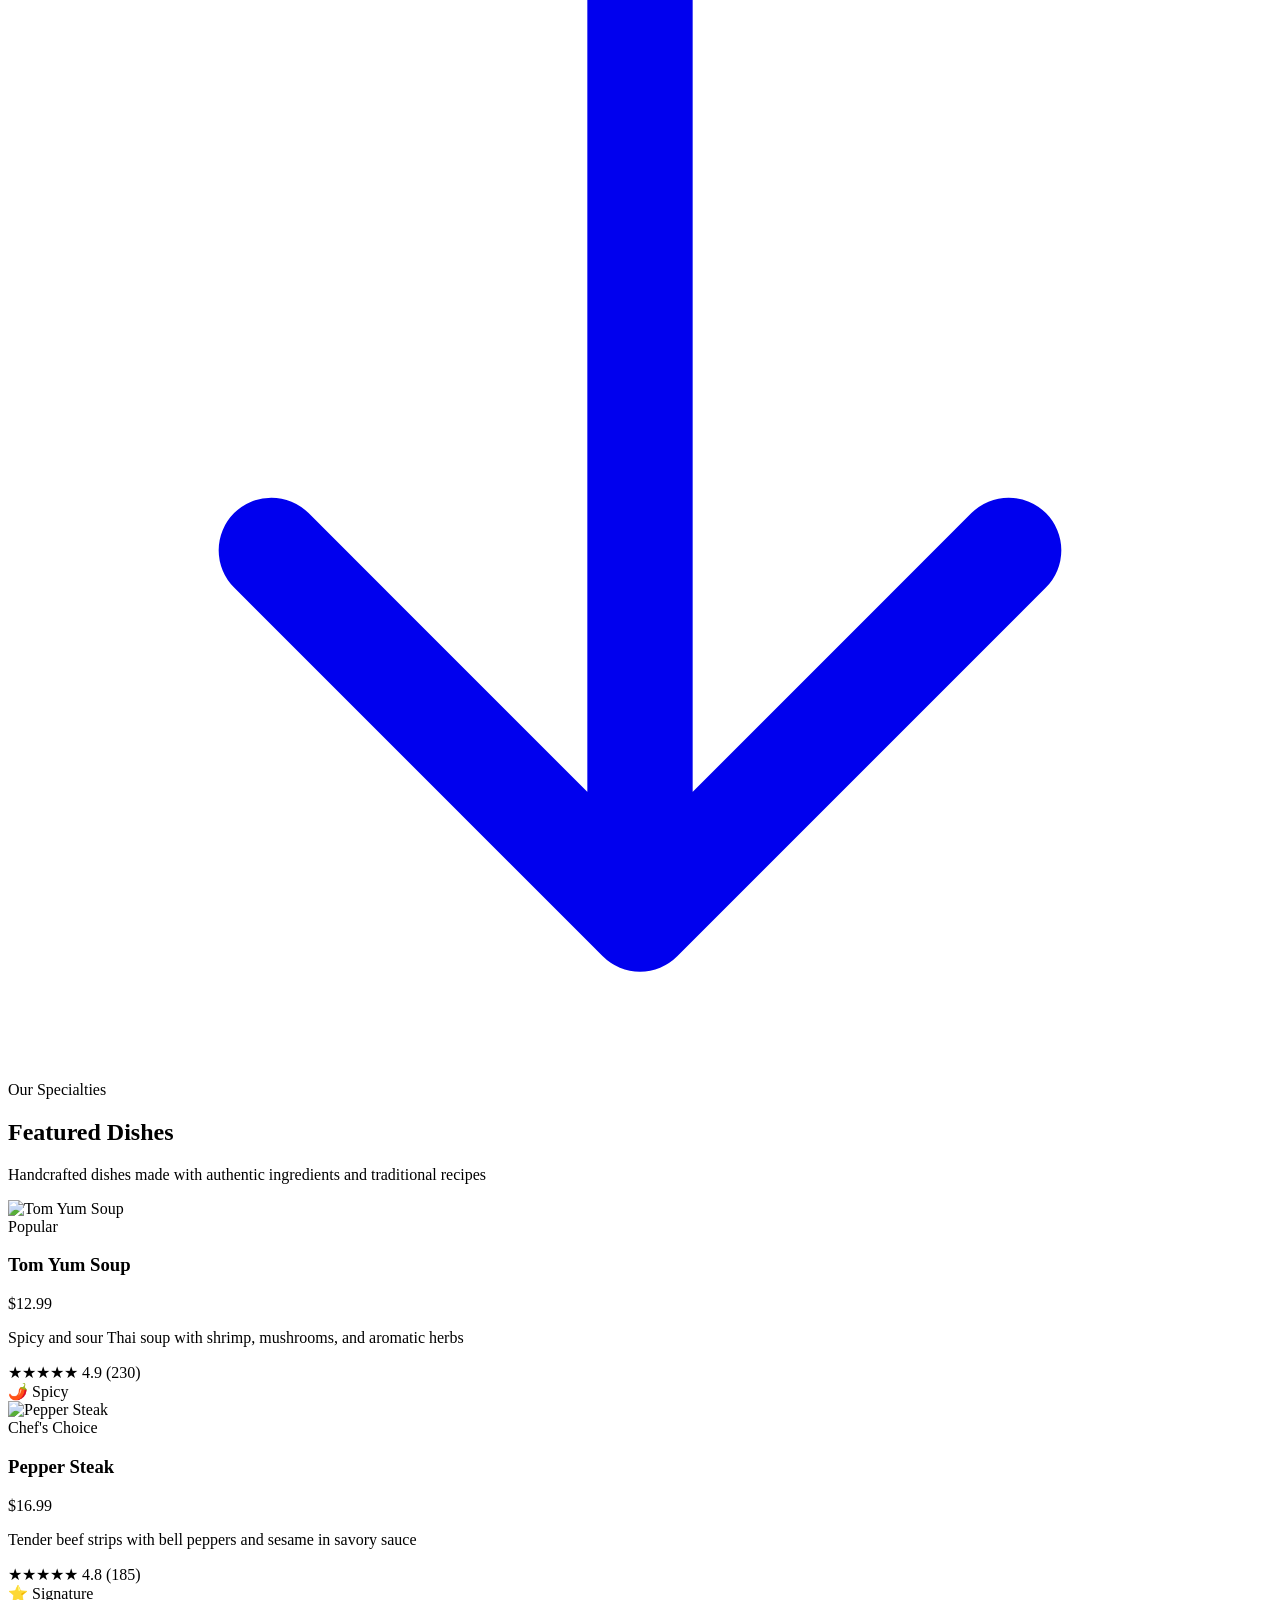
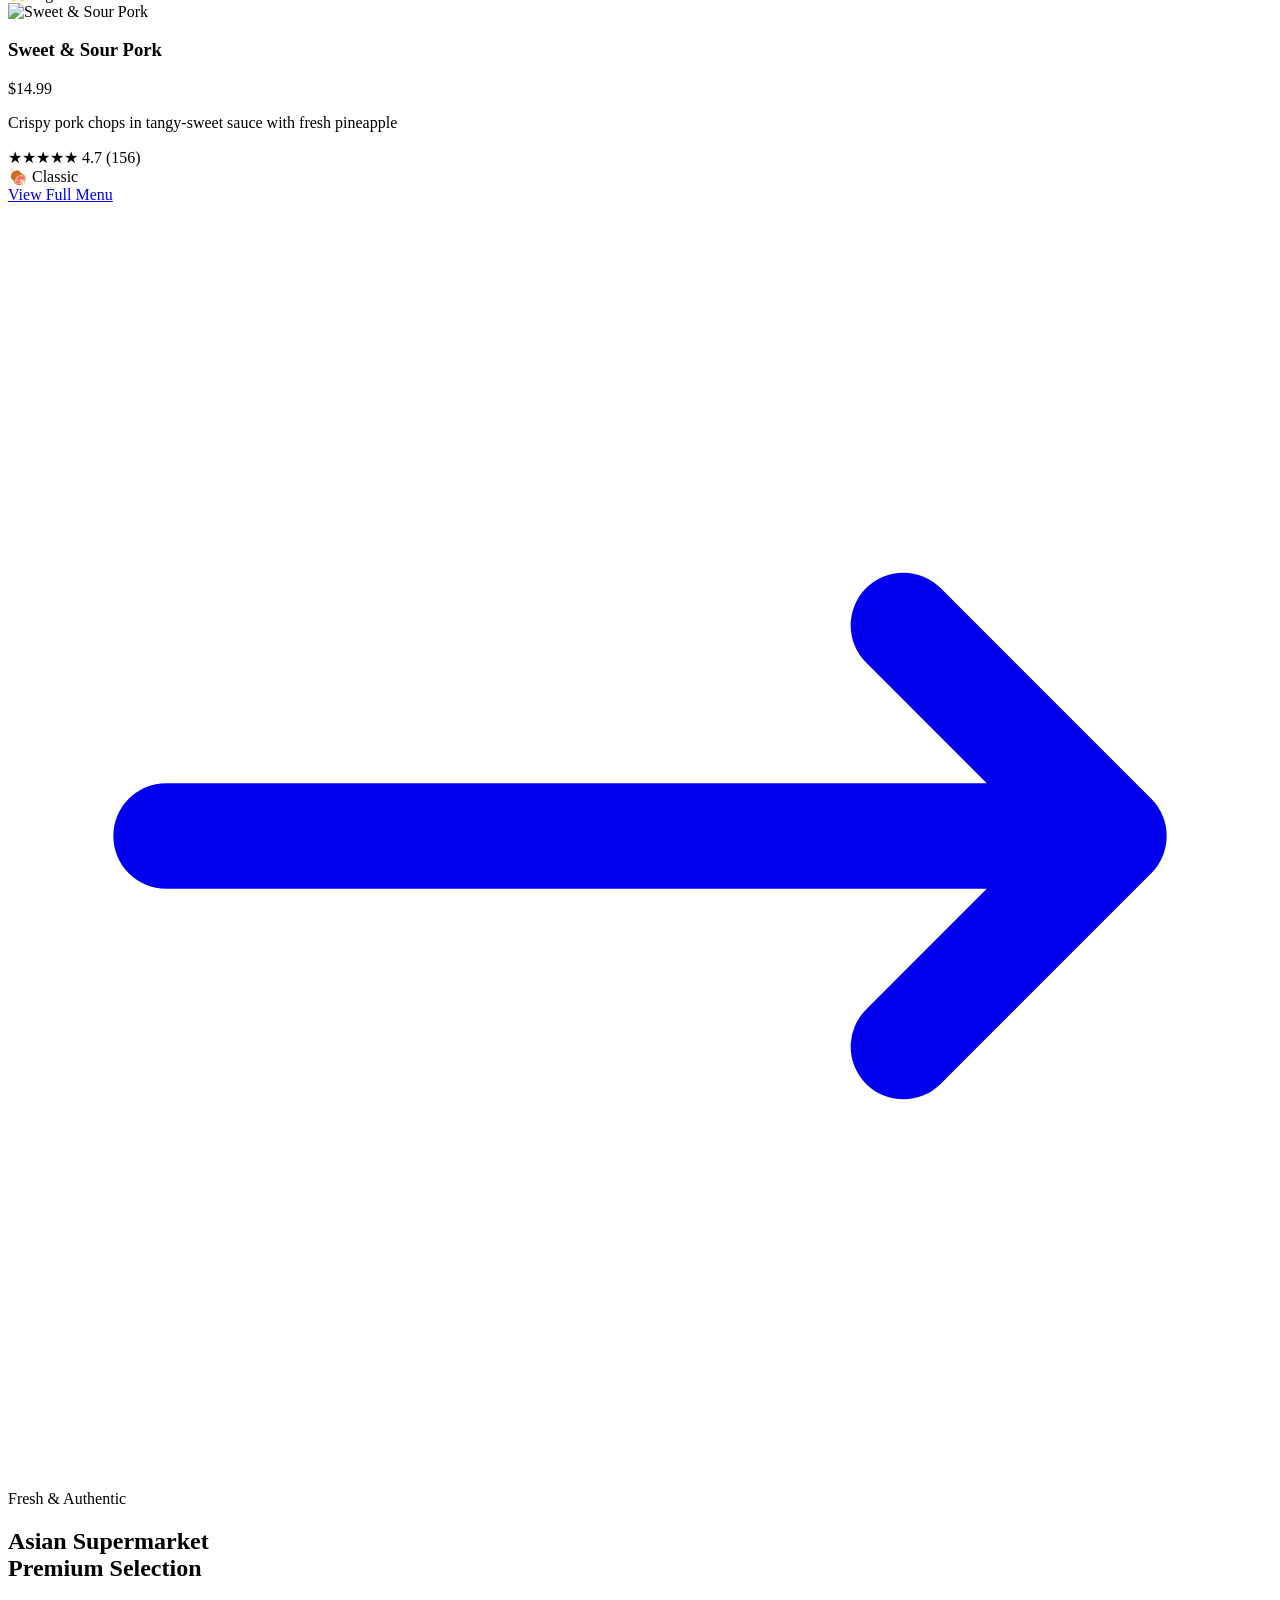
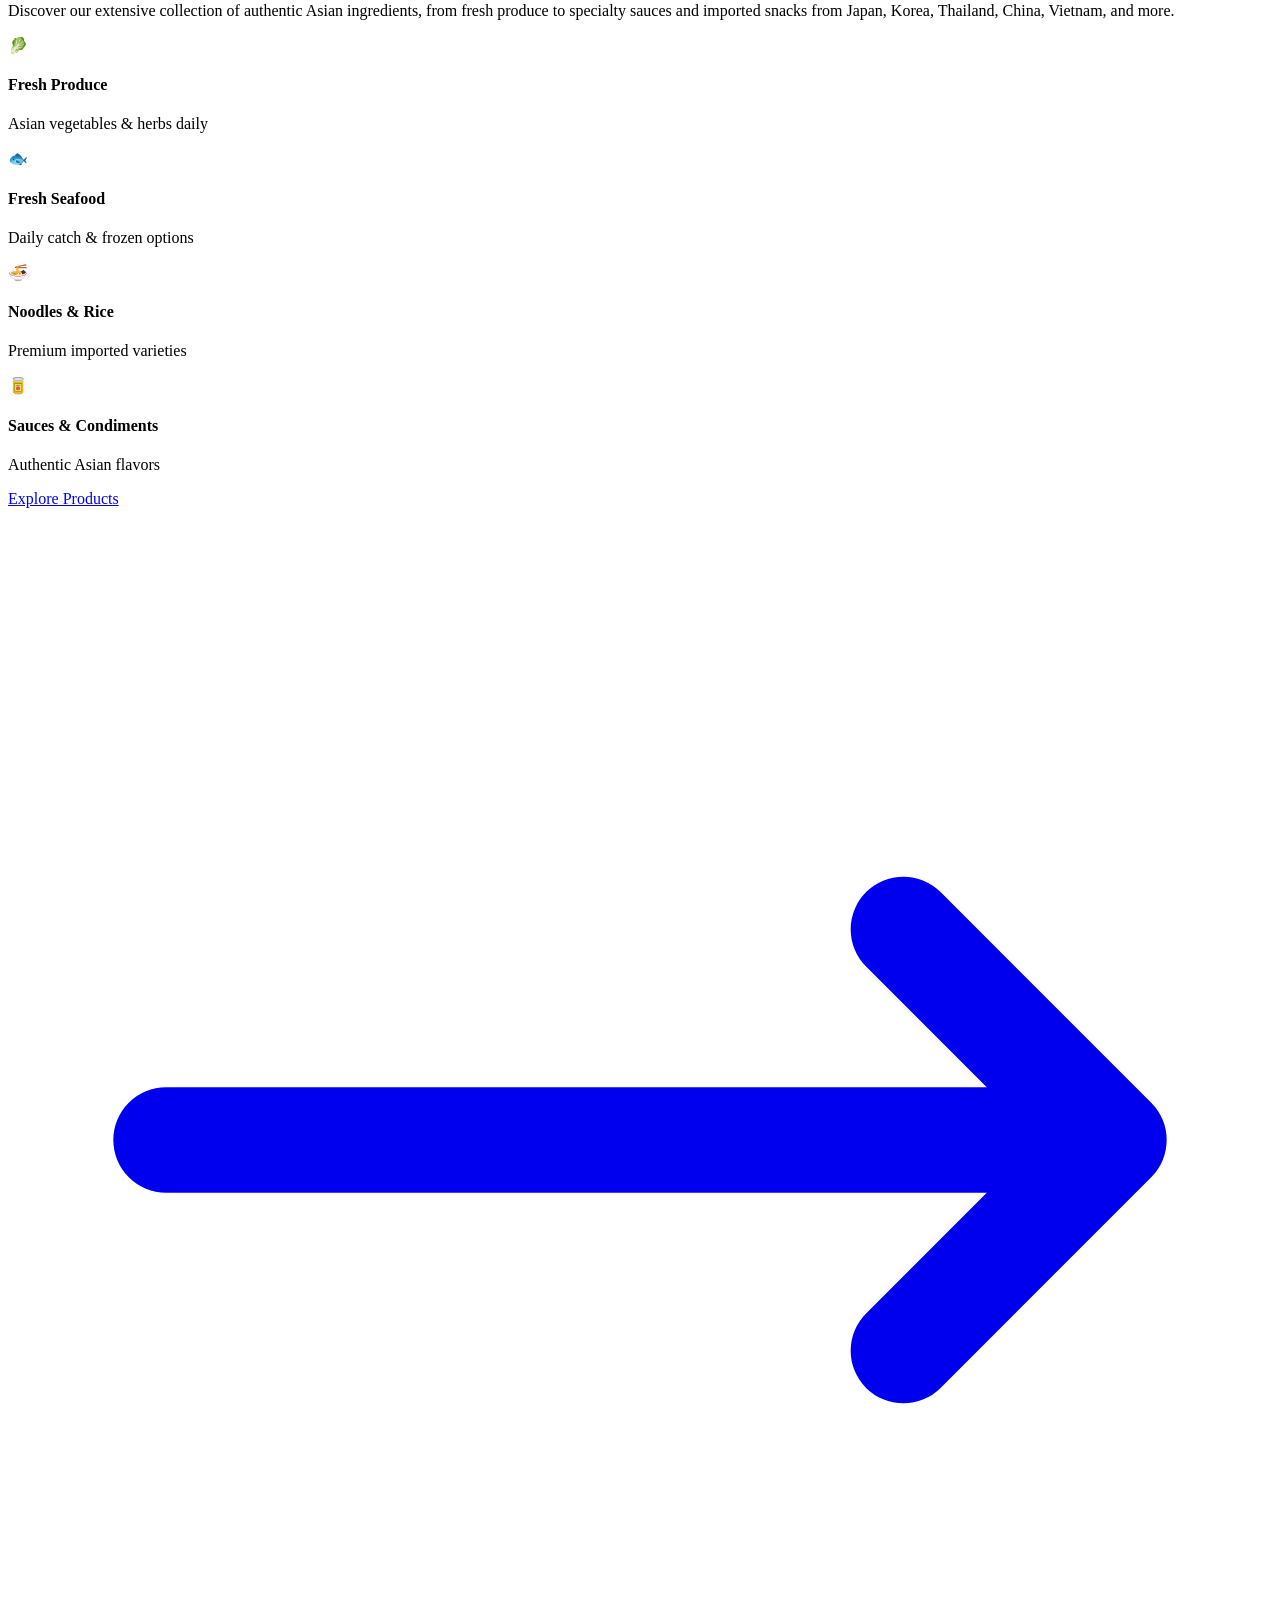
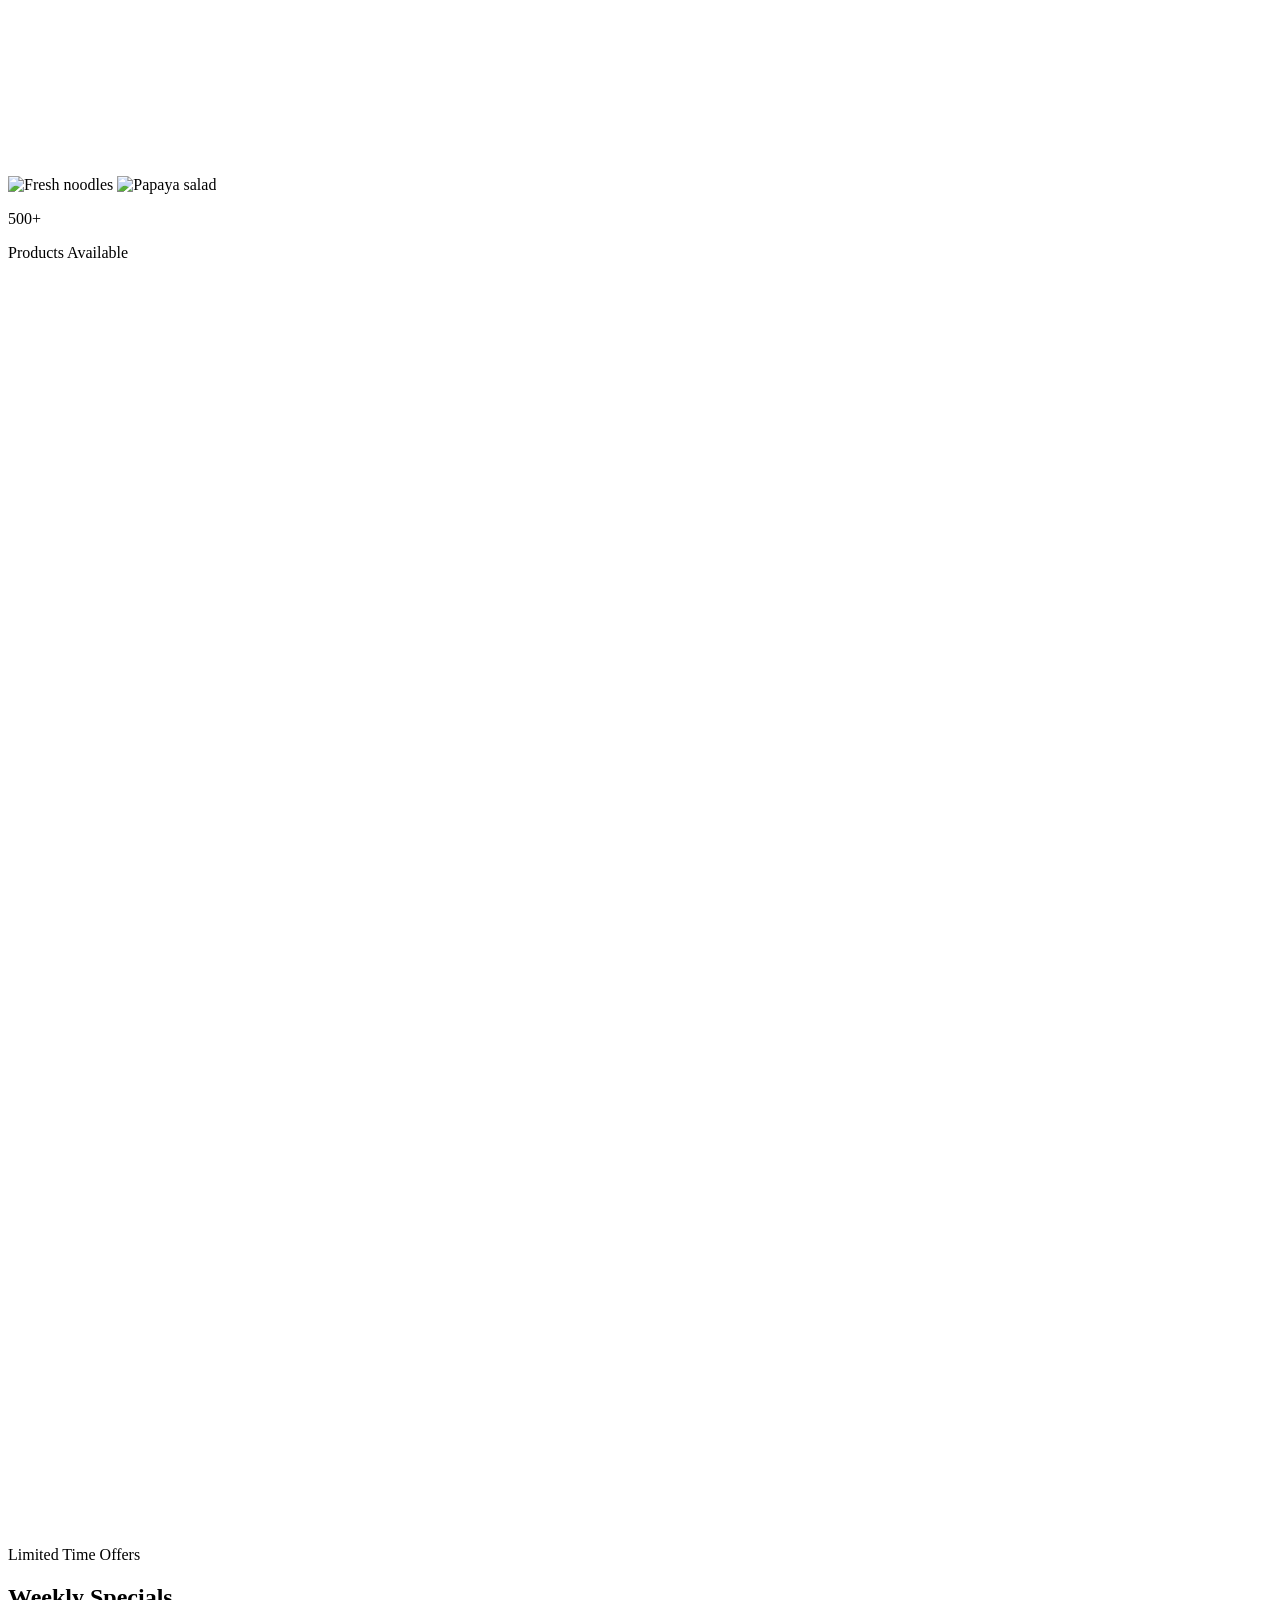
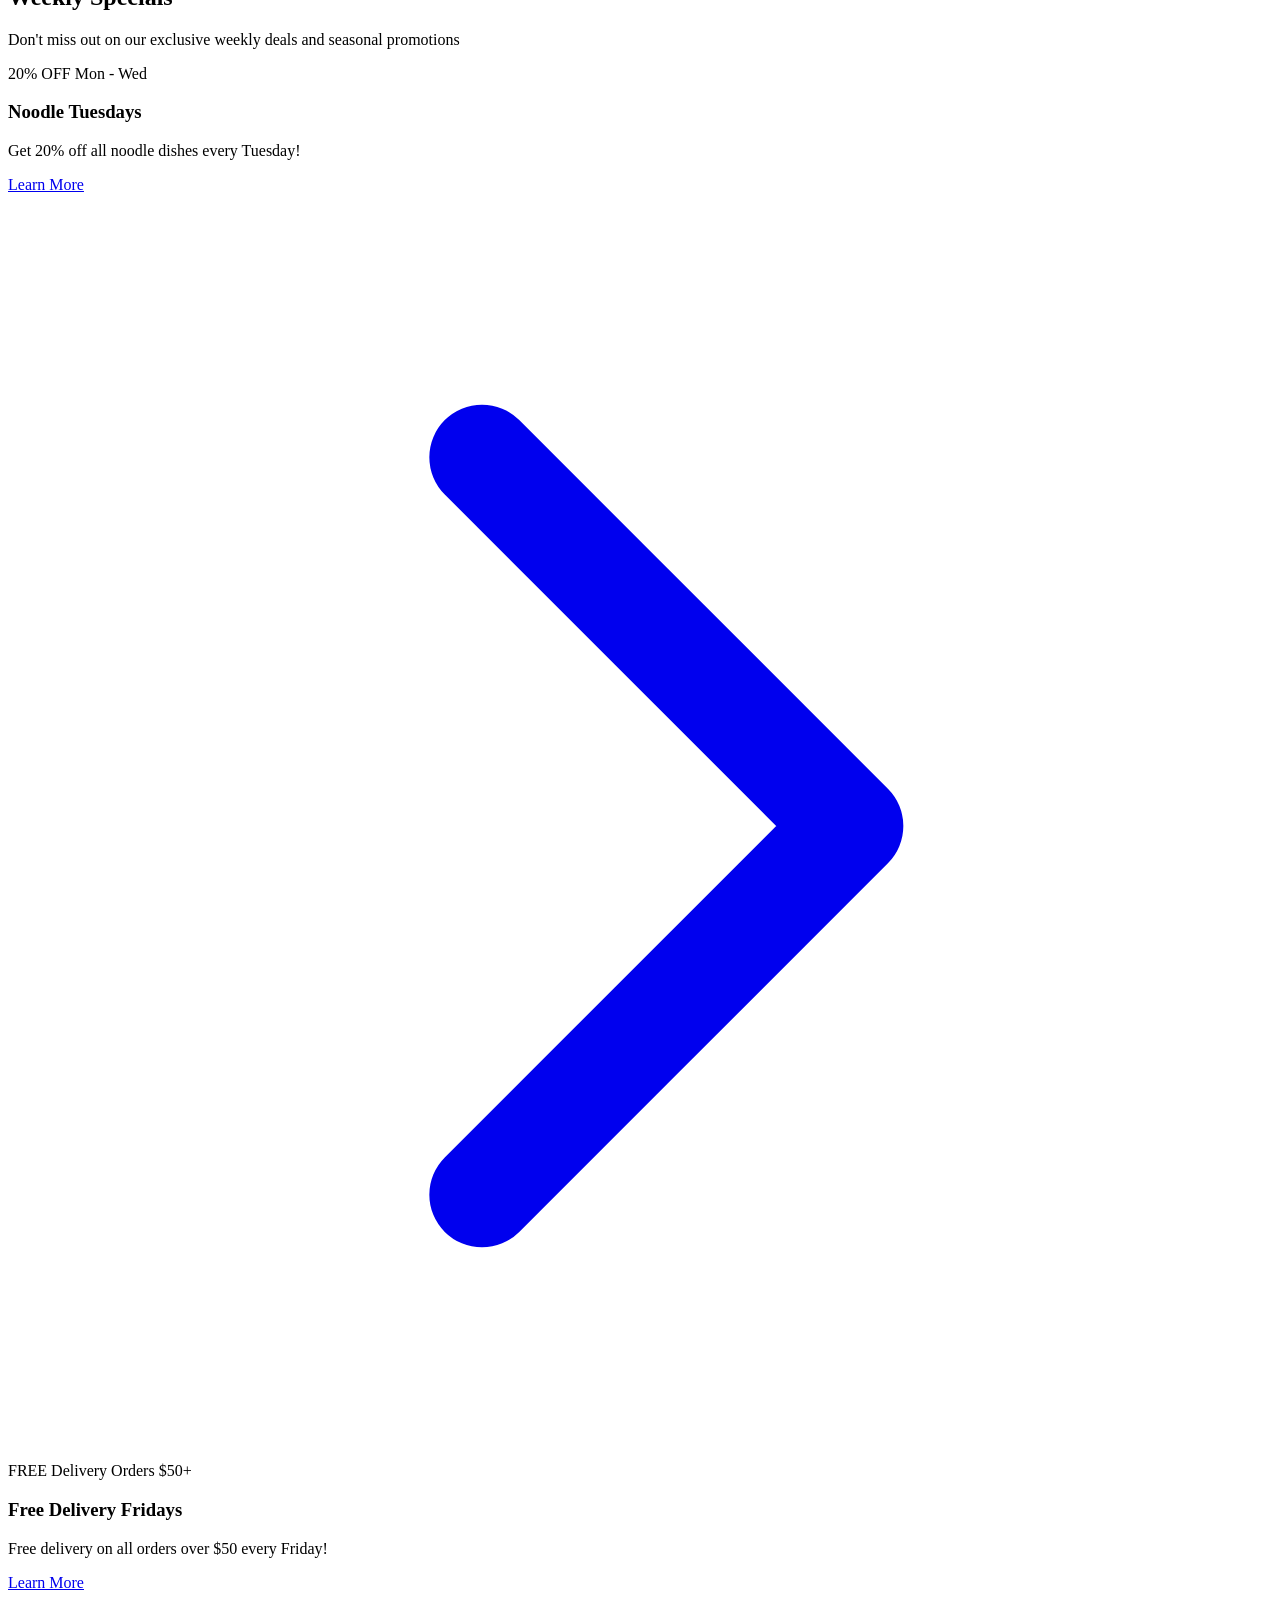
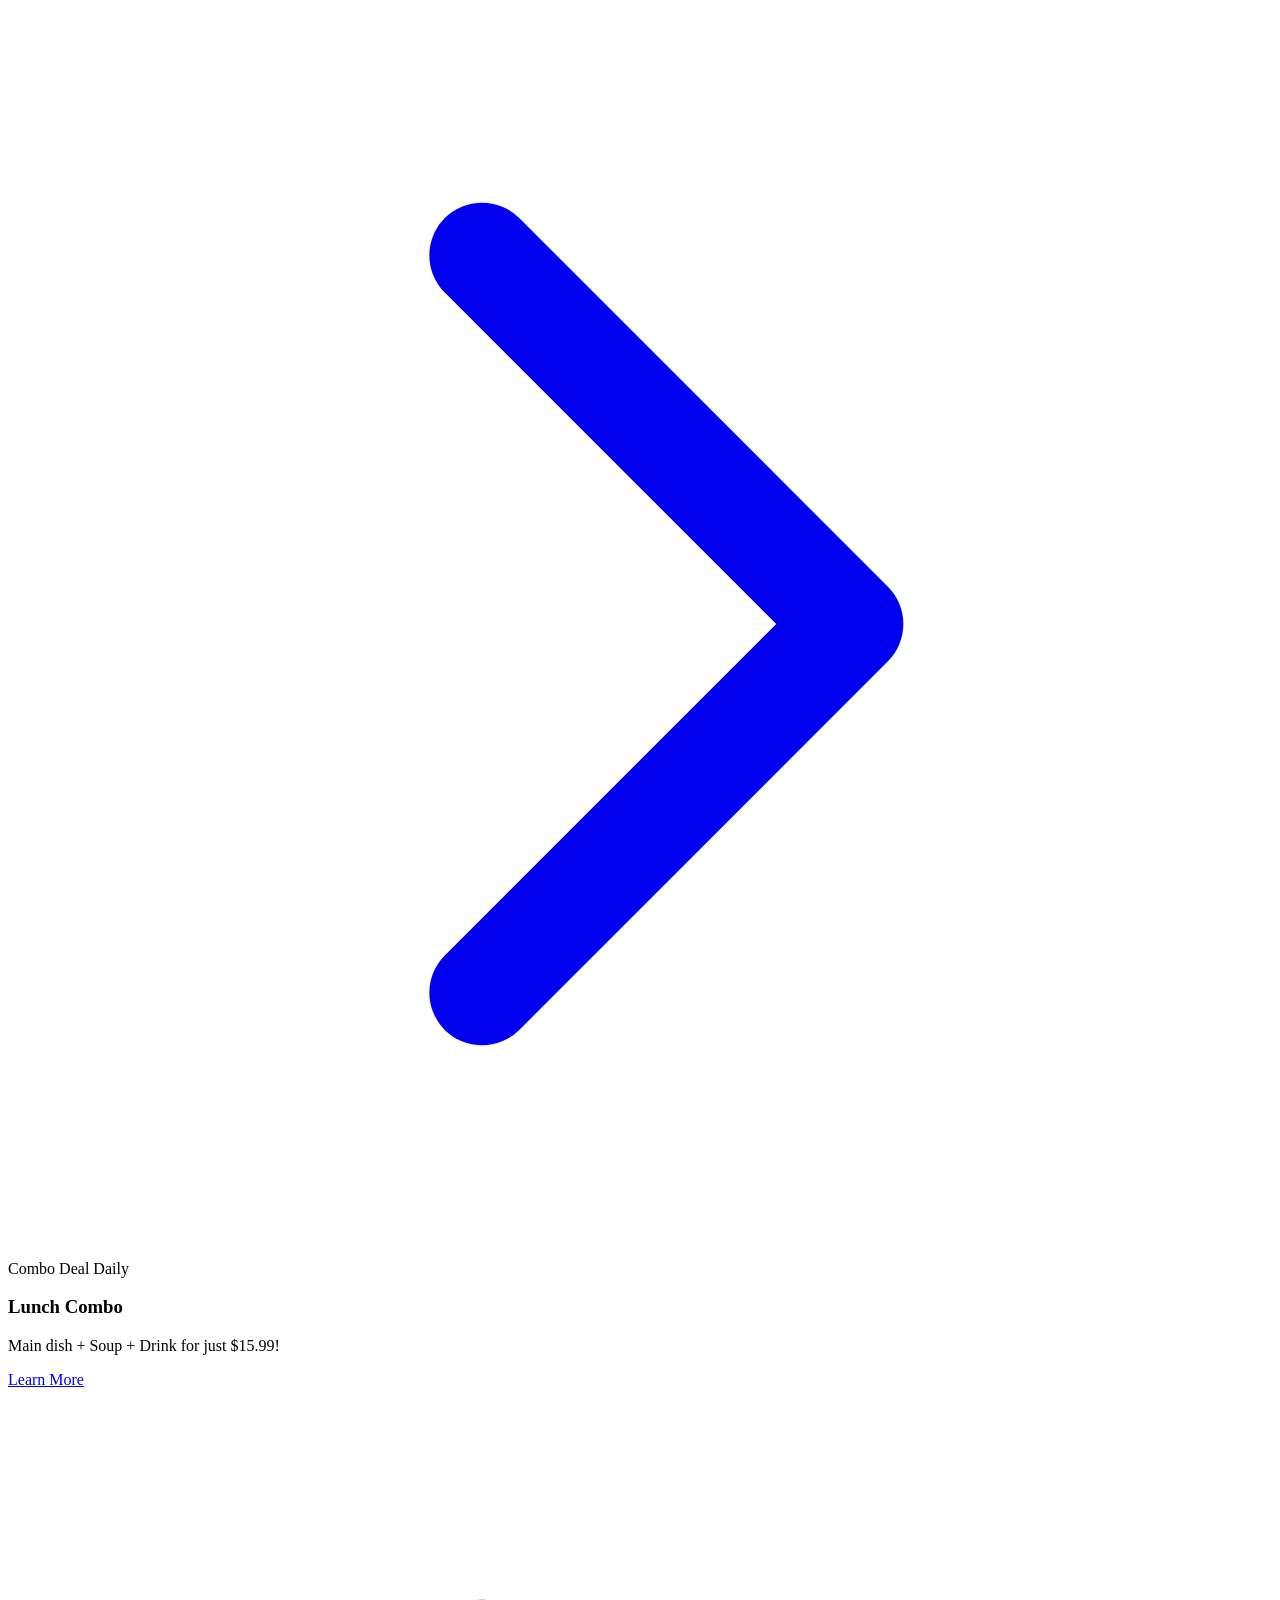
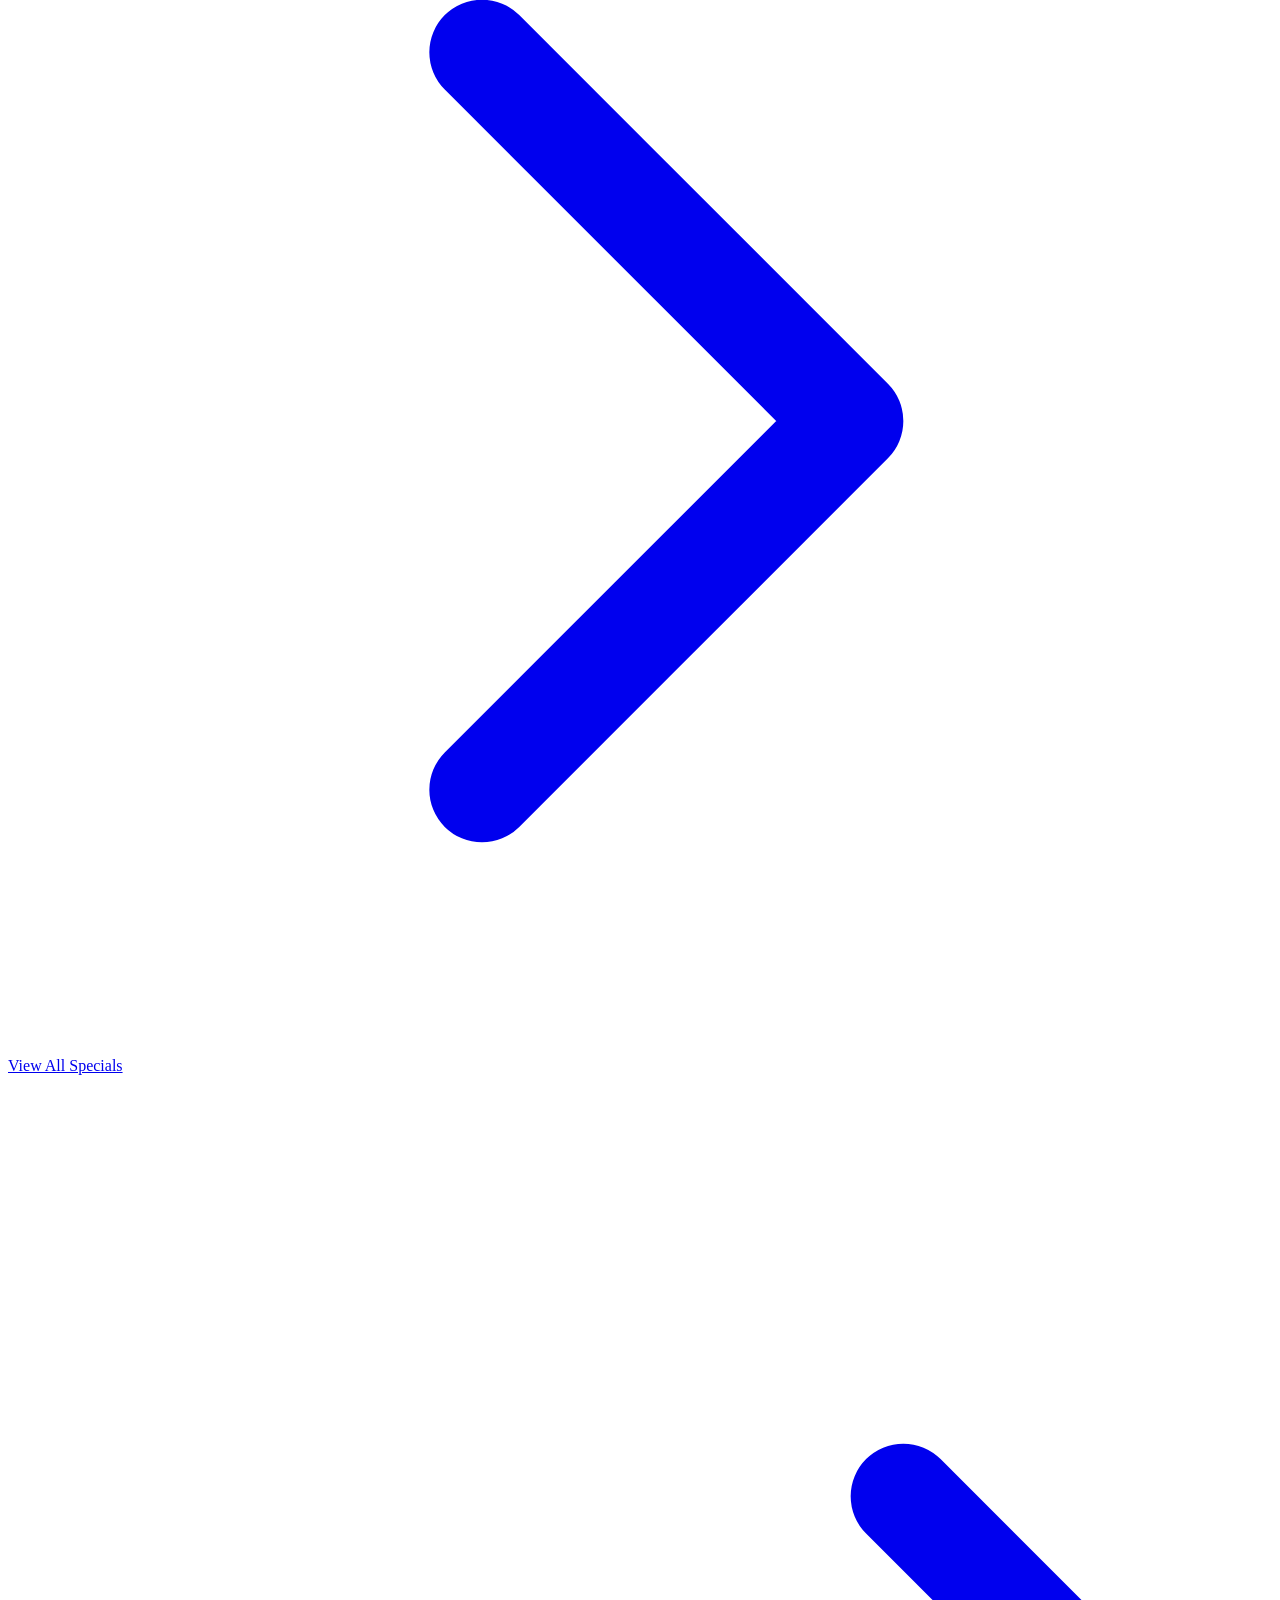
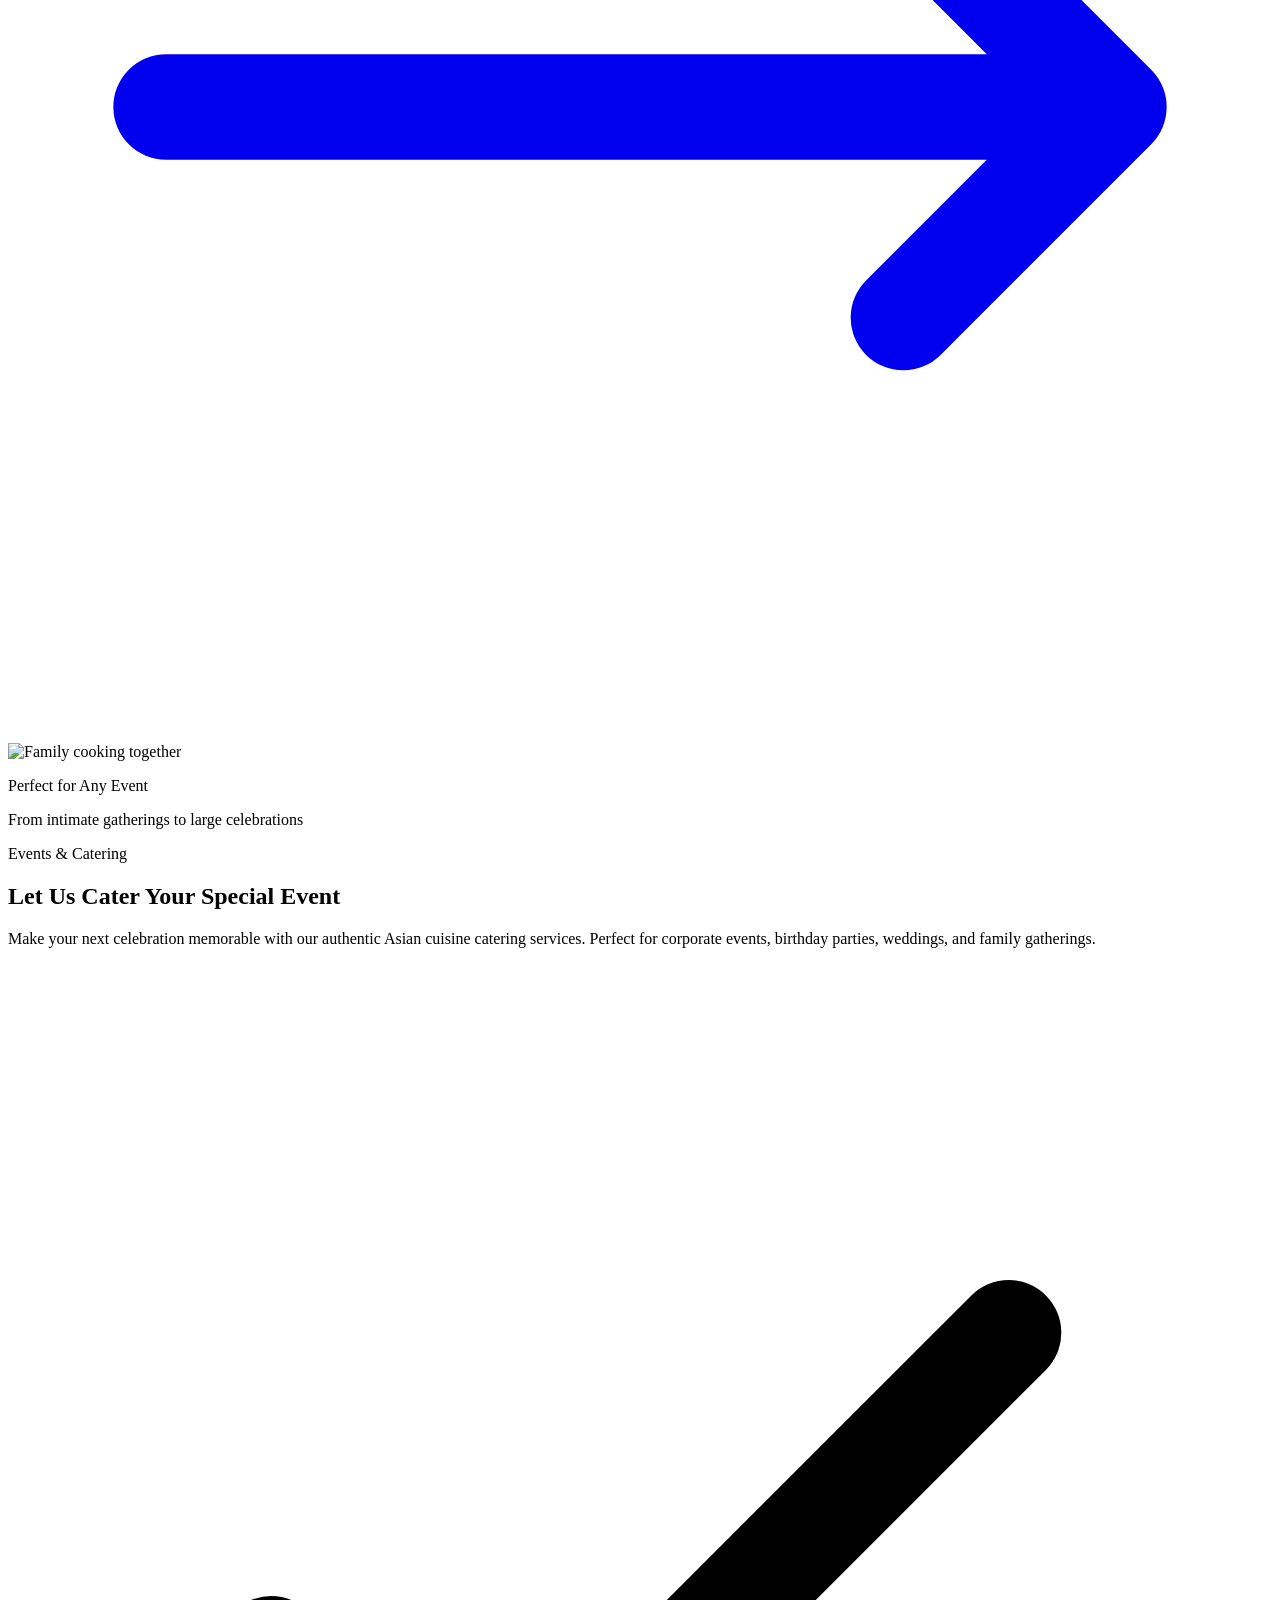
==== commit 217a4fbe: "Update index.html theme accents to orange and black" ====
--- a/index.html
+++ b/index.html
@@ -1,1332 +1,603 @@
 <!DOCTYPE html>
 <html lang="en">
 <head>
-<meta charset="UTF-8">
-<meta name="viewport" content="width=device-width, initial-scale=1.0">
-<title>Asian Supermarket George</title>
-<link href="https://fonts.googleapis.com/css2?family=Playfair+Display:ital,wght@0,400;0,700;0,900;1,400&family=DM+Sans:wght@300;400;500&family=Noto+Serif+JP:wght@300;400&display=swap" rel="stylesheet">
-<style>
-  :root {
-    --black: #0a0a0a;
-    --red: #c8293a;
-    --red-dark: #8b1a27;
-    --cream: #f5f0e8;
-    --warm-white: #faf8f4;
-    --gold: #c9a84c;
-    --gold-light: #e8c96e;
-    --text-muted: #7a7068;
-    --border: rgba(201,168,76,0.25);
-  }
-
-  * { margin: 0; padding: 0; box-sizing: border-box; }
-
-  html { scroll-behavior: smooth; }
-
-  body {
-    background: var(--black);
-    color: var(--cream);
-    font-family: 'DM Sans', sans-serif;
-    overflow-x: hidden;
-  }
-
-  /* ─── NOISE TEXTURE OVERLAY ─── */
-  body::before {
-    content: '';
-    position: fixed;
-    inset: 0;
-    background-image: url("data:image/svg+xml,%3Csvg viewBox='0 0 256 256' xmlns='http://www.w3.org/2000/svg'%3E%3Cfilter id='noise'%3E%3CfeTurbulence type='fractalNoise' baseFrequency='0.9' numOctaves='4' stitchTiles='stitch'/%3E%3C/filter%3E%3Crect width='100%25' height='100%25' filter='url(%23noise)' opacity='0.04'/%3E%3C/svg%3E");
-    pointer-events: none;
-    z-index: 9999;
-    opacity: 0.6;
-  }
-
-  /* ─── NAV ─── */
-  nav {
-    position: fixed;
-    top: 0; left: 0; right: 0;
-    z-index: 100;
-    display: flex;
-    align-items: center;
-    justify-content: space-between;
-    padding: 1.5rem 4rem;
-    background: linear-gradient(to bottom, rgba(10,10,10,0.95), transparent);
-    backdrop-filter: blur(2px);
-  }
-
-  .nav-logo {
-    display: flex;
-    align-items: center;
-    gap: 0.75rem;
-  }
-
-  .nav-logo .kanji {
-    font-family: 'Noto Serif JP', serif;
-    font-size: 1.6rem;
-    color: var(--gold);
-    line-height: 1;
-  }
-
-  .nav-logo .brand {
-    font-family: 'Playfair Display', serif;
-    font-size: 1rem;
-    font-weight: 400;
-    letter-spacing: 0.12em;
-    text-transform: uppercase;
-    color: var(--cream);
-    line-height: 1.2;
-  }
-
-  .nav-links {
-    display: flex;
-    gap: 2.5rem;
-    list-style: none;
-  }
-
-  .nav-links a {
-    text-decoration: none;
-    font-size: 0.8rem;
-    letter-spacing: 0.15em;
-    text-transform: uppercase;
-    color: rgba(245,240,232,0.65);
-    transition: color 0.3s;
-  }
-
-  .nav-links a:hover { color: var(--gold-light); }
-
-  .nav-cta {
-    background: var(--red);
-    color: white;
-    text-decoration: none;
-    font-size: 0.75rem;
-    letter-spacing: 0.15em;
-    text-transform: uppercase;
-    padding: 0.65rem 1.5rem;
-    border: 1px solid var(--red);
-    transition: all 0.3s;
-  }
-
-  .nav-cta:hover {
-    background: transparent;
-    border-color: var(--gold);
-    color: var(--gold);
-  }
-
-  /* ─── HERO ─── */
-  .hero {
-    min-height: 100vh;
-    display: grid;
-    grid-template-columns: 1fr 1fr;
-    position: relative;
-    overflow: hidden;
-  }
-
-  .hero-bg-strip {
-    position: absolute;
-    right: 0; top: 0; bottom: 0;
-    width: 52%;
-    background: linear-gradient(135deg, #1a0a0d 0%, #2d0f14 40%, #1a0508 100%);
-    clip-path: polygon(8% 0, 100% 0, 100% 100%, 0% 100%);
-  }
-
-  /* Decorative circle */
-  .hero-circle {
-    position: absolute;
-    right: 18%;
-    top: 50%;
-    transform: translateY(-50%);
-    width: 520px;
-    height: 520px;
-    border-radius: 50%;
-    background: radial-gradient(circle at 40% 40%, #3d0f16, #1a0508);
-    border: 1px solid rgba(201,168,76,0.2);
-    box-shadow: 0 0 120px rgba(200,41,58,0.12), inset 0 0 80px rgba(0,0,0,0.5);
-  }
-
-  .hero-circle::before {
-    content: '';
-    position: absolute;
-    inset: 20px;
-    border-radius: 50%;
-    border: 1px solid rgba(201,168,76,0.12);
-  }
-
-  .hero-circle::after {
-    content: '';
-    position: absolute;
-    inset: 40px;
-    border-radius: 50%;
-    border: 1px dashed rgba(201,168,76,0.08);
-  }
-
-  .hero-food-img {
-    position: absolute;
-    right: 8%;
-    top: 50%;
-    transform: translateY(-50%);
-    width: 460px;
-    height: 460px;
-    border-radius: 50%;
-    object-fit: cover;
-    filter: saturate(1.1) contrast(1.05);
-    animation: float 6s ease-in-out infinite;
-  }
-
-  @keyframes float {
-    0%, 100% { transform: translateY(-50%) translateY(0); }
-    50% { transform: translateY(-50%) translateY(-14px); }
-  }
-
-  .hero-left {
-    display: flex;
-    flex-direction: column;
-    justify-content: center;
-    padding: 8rem 3rem 4rem 4rem;
-    position: relative;
-    z-index: 2;
-  }
-
-  .hero-tag {
-    display: inline-flex;
-    align-items: center;
-    gap: 0.6rem;
-    margin-bottom: 1.8rem;
-  }
-
-  .hero-tag .line {
-    width: 32px;
-    height: 1px;
-    background: var(--gold);
-  }
-
-  .hero-tag span {
-    font-size: 0.7rem;
-    letter-spacing: 0.3em;
-    text-transform: uppercase;
-    color: var(--gold);
-    font-weight: 500;
-  }
-
-  .hero h1 {
-    font-family: 'Playfair Display', serif;
-    font-size: clamp(3.5rem, 5.5vw, 6.5rem);
-    line-height: 0.95;
-    font-weight: 900;
-    margin-bottom: 1.2rem;
-    letter-spacing: -0.02em;
-  }
-
-  .hero h1 em {
-    font-style: italic;
-    color: var(--red);
-    display: block;
-  }
-
-  .hero h1 .outline {
-    -webkit-text-stroke: 1.5px var(--cream);
-    color: transparent;
-    display: block;
-  }
-
-  .hero-kanji-deco {
-    font-family: 'Noto Serif JP', serif;
-    font-size: 5rem;
-    color: rgba(201,168,76,0.08);
-    position: absolute;
-    right: 55%;
-    top: 20%;
-    writing-mode: vertical-rl;
-    letter-spacing: 0.3em;
-    pointer-events: none;
-    user-select: none;
-  }
-
-  .hero-desc {
-    font-size: 1rem;
-    line-height: 1.7;
-    color: rgba(245,240,232,0.65);
-    max-width: 380px;
-    margin-bottom: 2.5rem;
-  }
-
-  .hero-actions {
-    display: flex;
-    align-items: center;
-    gap: 1.5rem;
-    margin-bottom: 3rem;
-  }
-
-  .btn-primary {
-    display: inline-flex;
-    align-items: center;
-    gap: 0.6rem;
-    background: var(--red);
-    color: white;
-    text-decoration: none;
-    font-size: 0.8rem;
-    font-weight: 500;
-    letter-spacing: 0.12em;
-    text-transform: uppercase;
-    padding: 1rem 2rem;
-    position: relative;
-    overflow: hidden;
-    transition: transform 0.3s;
-  }
-
-  .btn-primary::before {
-    content: '';
-    position: absolute;
-    inset: 0;
-    background: var(--red-dark);
-    transform: translateX(-101%);
-    transition: transform 0.35s cubic-bezier(0.4, 0, 0.2, 1);
-  }
-
-  .btn-primary:hover::before { transform: translateX(0); }
-  .btn-primary:hover { transform: translateY(-2px); }
-  .btn-primary span { position: relative; z-index: 1; }
-
-  .btn-ghost {
-    display: inline-flex;
-    align-items: center;
-    gap: 0.5rem;
-    color: var(--cream);
-    text-decoration: none;
-    font-size: 0.8rem;
-    letter-spacing: 0.12em;
-    text-transform: uppercase;
-    border-bottom: 1px solid rgba(245,240,232,0.3);
-    padding-bottom: 2px;
-    transition: border-color 0.3s, color 0.3s;
-  }
-
-  .btn-ghost:hover { color: var(--gold); border-color: var(--gold); }
-
-  .hero-stats {
-    display: flex;
-    gap: 2.5rem;
-  }
-
-  .stat-item {}
-
-  .stat-num {
-    font-family: 'Playfair Display', serif;
-    font-size: 2rem;
-    font-weight: 700;
-    color: var(--gold);
-    line-height: 1;
-  }
-
-  .stat-label {
-    font-size: 0.7rem;
-    letter-spacing: 0.15em;
-    text-transform: uppercase;
-    color: var(--text-muted);
-    margin-top: 0.25rem;
-  }
-
-  .hero-badge {
-    position: absolute;
-    right: 54%;
-    bottom: 15%;
-    background: rgba(10,10,10,0.9);
-    border: 1px solid var(--border);
-    padding: 1rem 1.2rem;
-    display: flex;
-    align-items: center;
-    gap: 0.75rem;
-    backdrop-filter: blur(10px);
-    animation: fadeSlideUp 1s ease 0.8s both;
-  }
-
-  @keyframes fadeSlideUp {
-    from { opacity: 0; transform: translateY(20px); }
-    to { opacity: 1; transform: translateY(0); }
-  }
-
-  .badge-stars {
-    color: var(--gold);
-    font-size: 0.85rem;
-    letter-spacing: 2px;
-  }
-
-  .badge-text .top { font-size: 0.75rem; color: var(--gold); font-weight: 500; }
-  .badge-text .bot { font-size: 0.65rem; color: var(--text-muted); letter-spacing: 0.1em; }
-
-  /* ─── MARQUEE ─── */
-  .marquee-wrap {
-    background: var(--red);
-    padding: 0.8rem 0;
-    overflow: hidden;
-    position: relative;
-  }
-
-  .marquee-track {
-    display: flex;
-    gap: 0;
-    animation: marquee 22s linear infinite;
-    white-space: nowrap;
-  }
-
-  .marquee-item {
-    display: inline-flex;
-    align-items: center;
-    gap: 1.5rem;
-    padding: 0 2rem;
-    font-size: 0.7rem;
-    letter-spacing: 0.25em;
-    text-transform: uppercase;
-    font-weight: 500;
-    color: rgba(255,255,255,0.9);
-  }
-
-  .marquee-dot {
-    width: 4px;
-    height: 4px;
-    border-radius: 50%;
-    background: rgba(255,255,255,0.5);
-    display: inline-block;
-  }
-
-  @keyframes marquee {
-    0% { transform: translateX(0); }
-    100% { transform: translateX(-50%); }
-  }
-
-  /* ─── MENU SECTION ─── */
-  .section {
-    padding: 7rem 4rem;
-    position: relative;
-  }
-
-  .section-header {
-    display: flex;
-    align-items: flex-end;
-    justify-content: space-between;
-    margin-bottom: 4rem;
-  }
-
-  .section-tag {
-    display: flex;
-    align-items: center;
-    gap: 0.6rem;
-    margin-bottom: 0.8rem;
-  }
-
-  .section-tag .line { width: 24px; height: 1px; background: var(--gold); }
-  .section-tag span {
-    font-size: 0.65rem;
-    letter-spacing: 0.3em;
-    text-transform: uppercase;
-    color: var(--gold);
-  }
-
-  .section-title {
-    font-family: 'Playfair Display', serif;
-    font-size: clamp(2.2rem, 4vw, 3.5rem);
-    font-weight: 900;
-    line-height: 1.05;
-    letter-spacing: -0.02em;
-  }
-
-  .section-title em { font-style: italic; color: var(--red); }
-
-  .menu-grid {
-    display: grid;
-    grid-template-columns: repeat(3, 1fr);
-    gap: 1.5px;
-    background: var(--border);
-  }
-
-  .menu-card {
-    background: #0f0f0f;
-    padding: 2.5rem 2rem;
-    position: relative;
-    overflow: hidden;
-    cursor: pointer;
-    transition: background 0.4s;
-  }
-
-  .menu-card:hover { background: #141010; }
-
-  .menu-card::before {
-    content: '';
-    position: absolute;
-    bottom: 0; left: 0;
-    width: 100%;
-    height: 2px;
-    background: var(--red);
-    transform: scaleX(0);
-    transform-origin: left;
-    transition: transform 0.4s cubic-bezier(0.4, 0, 0.2, 1);
-  }
-
-  .menu-card:hover::before { transform: scaleX(1); }
-
-  .menu-card-emoji {
-    font-size: 3rem;
-    margin-bottom: 1.2rem;
-    display: block;
-  }
-
-  .menu-card-name {
-    font-family: 'Playfair Display', serif;
-    font-size: 1.4rem;
-    font-weight: 700;
-    margin-bottom: 0.5rem;
-  }
-
-  .menu-card-desc {
-    font-size: 0.82rem;
-    color: var(--text-muted);
-    line-height: 1.65;
-    margin-bottom: 1.5rem;
-  }
-
-  .menu-card-footer {
-    display: flex;
-    align-items: center;
-    justify-content: space-between;
-  }
-
-  .menu-price {
-    font-family: 'Playfair Display', serif;
-    font-size: 1.3rem;
-    font-weight: 700;
-    color: var(--gold);
-  }
-
-  .menu-price small {
-    font-family: 'DM Sans', sans-serif;
-    font-size: 0.7rem;
-    color: var(--text-muted);
-    font-weight: 400;
-  }
-
-  .menu-arrow {
-    width: 36px;
-    height: 36px;
-    border: 1px solid var(--border);
-    display: flex;
-    align-items: center;
-    justify-content: center;
-    color: var(--gold);
-    font-size: 1rem;
-    transition: all 0.3s;
-  }
-
-  .menu-card:hover .menu-arrow {
-    background: var(--red);
-    border-color: var(--red);
-    color: white;
-  }
-
-  /* ─── ABOUT / VIBE SECTION ─── */
-  .about-section {
-    padding: 7rem 4rem;
-    background: linear-gradient(135deg, #0d0508 0%, #0a0a0a 60%);
-    display: grid;
-    grid-template-columns: 1fr 1fr;
-    gap: 6rem;
-    align-items: center;
-  }
-
-  .about-img-stack {
-    position: relative;
-    height: 520px;
-  }
-
-  .about-img-main {
-    position: absolute;
-    top: 0; left: 0;
-    width: 80%;
-    height: 80%;
-    background: linear-gradient(135deg, #2d0f14, #1a0508);
-    display: flex;
-    align-items: center;
-    justify-content: center;
-    font-size: 8rem;
-    border: 1px solid var(--border);
-    overflow: hidden;
-  }
-
-  .about-img-accent {
-    position: absolute;
-    bottom: 0; right: 0;
-    width: 55%;
-    height: 55%;
-    background: #111;
-    border: 1px solid var(--border);
-    display: flex;
-    align-items: center;
-    justify-content: center;
-    font-size: 5rem;
-    padding: 1.5rem;
-  }
-
-  .about-label {
-    position: absolute;
-    top: 78%;
-    left: 2%;
-    background: var(--red);
-    padding: 0.6rem 1rem;
-    font-size: 0.65rem;
-    letter-spacing: 0.2em;
-    text-transform: uppercase;
-    font-weight: 500;
-  }
-
-  .about-text h2 {
-    font-family: 'Playfair Display', serif;
-    font-size: clamp(2rem, 3vw, 3rem);
-    line-height: 1.1;
-    font-weight: 900;
-    letter-spacing: -0.02em;
-    margin-bottom: 1.5rem;
-  }
-
-  .about-text h2 em { font-style: italic; color: var(--red); }
-
-  .about-text p {
-    font-size: 0.9rem;
-    line-height: 1.8;
-    color: rgba(245,240,232,0.65);
-    margin-bottom: 1.2rem;
-  }
-
-  .about-features {
-    margin-top: 2rem;
-    display: flex;
-    flex-direction: column;
-    gap: 1rem;
-  }
-
-  .feature-row {
-    display: flex;
-    align-items: center;
-    gap: 1rem;
-    padding: 1rem;
-    border: 1px solid var(--border);
-    transition: border-color 0.3s;
-  }
-
-  .feature-row:hover { border-color: rgba(201,168,76,0.5); }
-
-  .feature-icon {
-    font-size: 1.4rem;
-    width: 42px;
-    text-align: center;
-  }
-
-  .feature-info strong {
-    display: block;
-    font-size: 0.85rem;
-    font-weight: 500;
-    margin-bottom: 0.2rem;
-  }
-
-  .feature-info span {
-    font-size: 0.75rem;
-    color: var(--text-muted);
-  }
-
-  /* ─── REVIEWS ─── */
-  .reviews-section {
-    padding: 7rem 4rem;
-    background: #080808;
-  }
-
-  .reviews-grid {
-    display: grid;
-    grid-template-columns: repeat(3, 1fr);
-    gap: 1px;
-    background: var(--border);
-    margin-top: 4rem;
-  }
-
-  .review-card {
-    background: #0a0a0a;
-    padding: 2rem;
-    position: relative;
-  }
-
-  .review-card::before {
-    content: '"';
-    font-family: 'Playfair Display', serif;
-    font-size: 6rem;
-    line-height: 1;
-    color: var(--red);
-    opacity: 0.12;
-    position: absolute;
-    top: 0.5rem;
-    left: 1.5rem;
-    font-style: italic;
-  }
-
-  .review-stars {
-    color: var(--gold);
-    font-size: 0.8rem;
-    letter-spacing: 3px;
-    margin-bottom: 1rem;
-  }
-
-  .review-text {
-    font-size: 0.88rem;
-    line-height: 1.7;
-    color: rgba(245,240,232,0.8);
-    margin-bottom: 1.5rem;
-    font-style: italic;
-    font-family: 'Playfair Display', serif;
-    font-weight: 400;
-  }
-
-  .reviewer {
-    display: flex;
-    align-items: center;
-    gap: 0.75rem;
-    border-top: 1px solid var(--border);
-    padding-top: 1rem;
-  }
-
-  .reviewer-avatar {
-    width: 36px;
-    height: 36px;
-    border-radius: 50%;
-    background: var(--red-dark);
-    display: flex;
-    align-items: center;
-    justify-content: center;
-    font-size: 0.75rem;
-    font-weight: 600;
-    flex-shrink: 0;
-  }
-
-  .reviewer-name {
-    font-size: 0.78rem;
-    font-weight: 500;
-    color: var(--cream);
-  }
-
-  .reviewer-meta {
-    font-size: 0.65rem;
-    color: var(--text-muted);
-    letter-spacing: 0.05em;
-    margin-top: 0.15rem;
-  }
-
-  /* ─── CONTACT ─── */
-  .contact-section {
-    padding: 7rem 4rem;
-    background: linear-gradient(180deg, #0a0a0a 0%, #0d0508 100%);
-    display: grid;
-    grid-template-columns: 1fr 1fr;
-    gap: 6rem;
-    align-items: center;
-  }
-
-  .contact-info h2 {
-    font-family: 'Playfair Display', serif;
-    font-size: clamp(2rem, 3.5vw, 3.2rem);
-    line-height: 1.1;
-    font-weight: 900;
-    letter-spacing: -0.02em;
-    margin-bottom: 2rem;
-  }
-
-  .contact-info h2 em { color: var(--red); font-style: italic; }
-
-  .contact-details {
-    display: flex;
-    flex-direction: column;
-    gap: 1.5rem;
-    margin-bottom: 2.5rem;
-  }
-
-  .contact-item {
-    display: flex;
-    gap: 1.2rem;
-    align-items: flex-start;
-    padding-bottom: 1.5rem;
-    border-bottom: 1px solid var(--border);
-  }
-
-  .contact-item:last-child { border: none; }
-
-  .contact-item-icon {
-    font-size: 1.2rem;
-    margin-top: 0.1rem;
-    flex-shrink: 0;
-  }
-
-  .contact-item-label {
-    font-size: 0.65rem;
-    letter-spacing: 0.2em;
-    text-transform: uppercase;
-    color: var(--gold);
-    margin-bottom: 0.3rem;
-  }
-
-  .contact-item-value {
-    font-size: 0.92rem;
-    color: var(--cream);
-    line-height: 1.5;
-  }
-
-  .map-placeholder {
-    height: 420px;
-    background: #0f0a0c;
-    border: 1px solid var(--border);
-    display: flex;
-    align-items: center;
-    justify-content: center;
-    flex-direction: column;
-    gap: 1.5rem;
-    position: relative;
-    overflow: hidden;
-  }
-
-  .map-placeholder::before {
-    content: '';
-    position: absolute;
-    inset: 0;
-    background: 
-      repeating-linear-gradient(0deg, transparent, transparent 39px, rgba(201,168,76,0.04) 39px, rgba(201,168,76,0.04) 40px),
-      repeating-linear-gradient(90deg, transparent, transparent 39px, rgba(201,168,76,0.04) 39px, rgba(201,168,76,0.04) 40px);
-  }
-
-  .map-pin {
-    font-size: 3rem;
-    animation: pulse 2.5s ease-in-out infinite;
-  }
-
-  @keyframes pulse {
-    0%, 100% { transform: scale(1); }
-    50% { transform: scale(1.15); }
-  }
-
-  .map-placeholder p {
-    font-size: 0.8rem;
-    color: var(--text-muted);
-    letter-spacing: 0.1em;
-    text-align: center;
-  }
-
-  .map-placeholder a {
-    font-size: 0.75rem;
-    letter-spacing: 0.15em;
-    text-transform: uppercase;
-    color: var(--red);
-    text-decoration: none;
-    border-bottom: 1px solid var(--red);
-    padding-bottom: 2px;
-  }
-
-  /* ─── FOOTER ─── */
-  footer {
-    background: #050505;
-    padding: 3rem 4rem 2rem;
-    border-top: 1px solid var(--border);
-    display: flex;
-    justify-content: space-between;
-    align-items: center;
-  }
-
-  footer .logo-area .kanji {
-    font-family: 'Noto Serif JP', serif;
-    font-size: 1.8rem;
-    color: var(--gold);
-    display: block;
-    margin-bottom: 0.2rem;
-  }
-
-  footer .logo-area .tagline {
-    font-size: 0.65rem;
-    letter-spacing: 0.25em;
-    text-transform: uppercase;
-    color: var(--text-muted);
-  }
-
-  footer .copy {
-    font-size: 0.72rem;
-    color: var(--text-muted);
-    text-align: center;
-  }
-
-  footer .footer-links {
-    display: flex;
-    gap: 2rem;
-    list-style: none;
-  }
-
-  footer .footer-links a {
-    font-size: 0.7rem;
-    letter-spacing: 0.15em;
-    text-transform: uppercase;
-    color: var(--text-muted);
-    text-decoration: none;
-    transition: color 0.3s;
-  }
-
-  footer .footer-links a:hover { color: var(--gold); }
-
-  /* ─── HOURS BADGE ─── */
-  .hours-badge {
-    display: inline-flex;
-    align-items: center;
-    gap: 0.5rem;
-    padding: 0.4rem 0.9rem;
-    border: 1px solid rgba(100,200,100,0.3);
-    background: rgba(100,200,100,0.05);
-    border-radius: 2px;
-    margin-bottom: 1rem;
-  }
-
-  .hours-dot {
-    width: 6px;
-    height: 6px;
-    border-radius: 50%;
-    background: #4caf50;
-    animation: blink 2s ease-in-out infinite;
-  }
-
-  @keyframes blink {
-    0%, 100% { opacity: 1; }
-    50% { opacity: 0.3; }
-  }
-
-  .hours-badge span {
-    font-size: 0.7rem;
-    letter-spacing: 0.15em;
-    text-transform: uppercase;
-    color: #4caf50;
-  }
-
-  /* ─── ANIMATIONS ─── */
-  .fade-in {
-    opacity: 0;
-    transform: translateY(30px);
-    transition: opacity 0.8s ease, transform 0.8s ease;
-  }
-
-  .fade-in.visible {
-    opacity: 1;
-    transform: translateY(0);
-  }
-
-  /* ─── RESPONSIVE ─── */
-  @media (max-width: 900px) {
-    nav { padding: 1.2rem 2rem; }
-    .nav-links { display: none; }
-    .hero { grid-template-columns: 1fr; }
-    .hero-bg-strip { width: 100%; clip-path: none; opacity: 0.3; }
-    .hero-left { padding: 8rem 2rem 4rem; }
-    .hero-food-img { display: none; }
-    .hero-circle { display: none; }
-    .hero-kanji-deco { display: none; }
-    .section { padding: 4rem 2rem; }
-    .menu-grid { grid-template-columns: 1fr; }
-    .reviews-grid { grid-template-columns: 1fr; }
-    .about-section { grid-template-columns: 1fr; gap: 3rem; padding: 4rem 2rem; }
-    .contact-section { grid-template-columns: 1fr; gap: 3rem; padding: 4rem 2rem; }
-    footer { flex-direction: column; gap: 1.5rem; text-align: center; padding: 2rem; }
-    .hero-badge { display: none; }
-    .section-header { flex-direction: column; align-items: flex-start; gap: 1rem; }
-  }
-</style>
+  <meta charset="UTF-8">
+  <meta name="viewport" content="width=device-width, initial-scale=1.0">
+  <title>Asian Supermarket - Authentic Asian Flavors</title>
+  <meta name="description" content="Your destination for authentic Asian groceries and delicious homemade cuisine. Fresh ingredients, traditional recipes, unforgettable flavors.">
+  <link rel="stylesheet" href="https://cdnjs.cloudflare.com/ajax/libs/font-awesome/6.5.1/css/all.min.css">
+  <script src="https://cdn.tailwindcss.com"></script>
+  <style>
+    :root {
+      --primary-color: #C41E3A;
+      --primary-button-text-color: #FFFFFF;
+      --primary-button-hover-bg-color: #A01830;
+      --primary-button-hover-text-color: #FFFFFF;
+      --secondary-button-bg-color: #2C3E50;
+      --secondary-button-text-color: #FFFFFF;
+      --secondary-button-hover-bg-color: #1A252F;
+      --secondary-button-hover-text-color: #FFFFFF;
+      --accent-color: #D4AF37;
+      --accent2-color: #00A878;
+      --accent3-color: #FF6B35;
+      --accent4-color: #4A5568;
+      --dark-text-color: #1A1A1A;
+      --gray-text-color: #6B7280;
+      --light-text-color: #FFFFFF;
+      --dark-border-color: #374151;
+      --light-border-color: #E5E7EB;
+      --dark-background-color: #1A1A1A;
+      --light-background-color: #FDF5F6;
+      --medium-background-color: #F9EBED;
+      --button-padding-x: 32px;
+      --button-padding-y: 14px;
+      --font-family-body: Outfit;
+      --font-family-heading: Urbanist;
+      --button-rounded-radius: 8px;
+    }
+  </style>
 </head>
-<body>
-
-<!-- NAV -->
-<nav>
-  <div class="nav-logo">
-    <span class="kanji">亜</span>
-    <div class="brand">Asian<br>Supermarket</div>
-  </div>
-  <ul class="nav-links">
-    <li><a href="#menu">Menu</a></li>
-    <li><a href="#about">About</a></li>
-    <li><a href="#reviews">Reviews</a></li>
-    <li><a href="#contact">Find Us</a></li>
-  </ul>
-  <a href="tel:0448718672" class="nav-cta">Call Us</a>
-</nav>
-
-<!-- HERO -->
-<section class="hero">
-  <div class="hero-bg-strip"></div>
-  <div class="hero-circle"></div>
-
-  <!-- Floating sushi plate (emoji-based, no external image needed) -->
-  <div style="position:absolute;right:8%;top:50%;transform:translateY(-50%);width:460px;height:460px;border-radius:50%;background:radial-gradient(circle at 35% 35%,#2d0f14,#0d0306);display:flex;align-items:center;justify-content:center;font-size:13rem;box-shadow:0 40px 100px rgba(200,41,58,0.15);animation:float 6s ease-in-out infinite;z-index:3;border:1px solid rgba(201,168,76,0.15);">🍣</div>
-
-  <div class="hero-left">
-    <div class="hours-badge">
-      <div class="hours-dot"></div>
-      <span>Open Now · Closes 8pm</span>
-    </div>
-
-    <div class="hero-tag">
-      <div class="line"></div>
-      <span>George, Western Cape</span>
-    </div>
-
-    <h1>
-      <span>Taste of</span>
-      <em>Asia</em>
-      <span class="outline">In George</span>
-    </h1>
-
-    <div class="hero-kanji-deco">亜細亜</div>
-
-    <p class="hero-desc">
-      Authentic sushi, fresh dim sum, hand-rolled dumplings & an entire world of Asian pantry staples — all under one roof in Bodorp.
-    </p>
-
-    <div class="hero-actions">
-      <a href="#menu" class="btn-primary"><span>Explore Menu</span><span>→</span></a>
-      <a href="#contact" class="btn-ghost">Find us ↗</a>
-    </div>
-
-    <div class="hero-stats">
-      <div class="stat-item">
-        <div class="stat-num">4.5★</div>
-        <div class="stat-label">Google Rating</div>
-      </div>
-      <div class="stat-item">
-        <div class="stat-num">500+</div>
-        <div class="stat-label">Reviews</div>
-      </div>
-      <div class="stat-item">
-        <div class="stat-num">R100</div>
-        <div class="stat-label">From Only</div>
-      </div>
-    </div>
-  </div>
-
-  <div class="hero-badge">
-    <div class="badge-stars">★★★★★</div>
-    <div class="badge-text">
-      <div class="top">Best Sushi in George</div>
-      <div class="bot">As rated by locals</div>
-    </div>
-  </div>
-</section>
-
-<!-- MARQUEE -->
-<div class="marquee-wrap">
-  <div class="marquee-track">
-    <span class="marquee-item">Fresh Sushi Daily <span class="marquee-dot"></span></span>
-    <span class="marquee-item">Dim Sum & Dumplings <span class="marquee-dot"></span></span>
-    <span class="marquee-item">Asian Pantry Essentials <span class="marquee-dot"></span></span>
-    <span class="marquee-item">Takeaway & Dine In <span class="marquee-dot"></span></span>
-    <span class="marquee-item">45 Wellington St, George <span class="marquee-dot"></span></span>
-    <span class="marquee-item">Open Until 8pm Daily <span class="marquee-dot"></span></span>
-    <span class="marquee-item">Fresh Sushi Daily <span class="marquee-dot"></span></span>
-    <span class="marquee-item">Dim Sum & Dumplings <span class="marquee-dot"></span></span>
-    <span class="marquee-item">Asian Pantry Essentials <span class="marquee-dot"></span></span>
-    <span class="marquee-item">Takeaway & Dine In <span class="marquee-dot"></span></span>
-    <span class="marquee-item">45 Wellington St, George <span class="marquee-dot"></span></span>
-    <span class="marquee-item">Open Until 8pm Daily <span class="marquee-dot"></span></span>
-  </div>
-</div>
-
-<!-- MENU -->
-<section class="section" id="menu">
-  <div class="section-header">
-    <div>
-      <div class="section-tag"><div class="line"></div><span>Our Specialties</span></div>
-      <h2 class="section-title">What We <em>Serve</em></h2>
-    </div>
-    <a href="#contact" class="btn-ghost">View Full Menu ↗</a>
-  </div>
-
-  <div class="menu-grid">
-    <div class="menu-card fade-in">
-      <span class="menu-card-emoji">🍣</span>
-      <h3 class="menu-card-name">Sushi & Rolls</h3>
-      <p class="menu-card-desc">Fresh, big-bite sushi rolls made daily. Our tempura prawn fashion sandwiches are crowd favourites. Best in George — locals agree.</p>
-      <div class="menu-card-footer">
-        <div class="menu-price">From R100 <small>/ combo</small></div>
-        <div class="menu-arrow">→</div>
-      </div>
-    </div>
-
-    <div class="menu-card fade-in" style="transition-delay:0.1s">
-      <span class="menu-card-emoji">🥟</span>
-      <h3 class="menu-card-name">Dim Sum & Dumplings</h3>
-      <p class="menu-card-desc">Steamed or fried, take them home or eat in. Best dim sum in town — and a huge variety of frozen dumplings to cook at home.</p>
-      <div class="menu-card-footer">
-        <div class="menu-price">From R80 <small>/ basket</small></div>
-        <div class="menu-arrow">→</div>
-      </div>
-    </div>
-
-    <div class="menu-card fade-in" style="transition-delay:0.2s">
-      <span class="menu-card-emoji">🍜</span>
-      <h3 class="menu-card-name">Noodles & Fried Rice</h3>
-      <p class="menu-card-desc">Hot, comforting takeaway at unbeatable prices. Fried rice, noodle dishes and more — great value for money every time.</p>
-      <div class="menu-card-footer">
-        <div class="menu-price">From R70 <small>/ plate</small></div>
-        <div class="menu-arrow">→</div>
-      </div>
-    </div>
-
-    <div class="menu-card fade-in" style="transition-delay:0.1s">
-      <span class="menu-card-emoji">🛒</span>
-      <h3 class="menu-card-name">Asian Grocery</h3>
-      <p class="menu-card-desc">Miss the flavours of SE Asia? Noodles, sauces, snacks, drinks and exotic pantry staples — everything you'd find in Bangkok's markets.</p>
-      <div class="menu-card-footer">
-        <div class="menu-price">Huge Range</div>
-        <div class="menu-arrow">→</div>
-      </div>
-    </div>
-
-    <div class="menu-card fade-in" style="transition-delay:0.2s">
-      <span class="menu-card-emoji">🍡</span>
-      <h3 class="menu-card-name">Snacks & Sweets</h3>
-      <p class="menu-card-desc">Unique Asian candies, mochi, pocky, chips and drinks you won't find anywhere else in the Garden Route. Perfect for gifting.</p>
-      <div class="menu-card-footer">
-        <div class="menu-price">From R15</div>
-        <div class="menu-arrow">→</div>
-      </div>
-    </div>
-
-    <div class="menu-card fade-in" style="transition-delay:0.3s">
-      <span class="menu-card-emoji">🎏</span>
-      <h3 class="menu-card-name">Asian Trinkets</h3>
-      <p class="menu-card-desc">Decor, kitchenware, chopsticks, and cultural gifts. A little treasure hunt every visit — something new always on the shelves.</p>
-      <div class="menu-card-footer">
-        <div class="menu-price">Various</div>
-        <div class="menu-arrow">→</div>
-      </div>
-    </div>
-  </div>
-</section>
-
-<!-- ABOUT -->
-<section class="about-section" id="about">
-  <div class="about-img-stack fade-in">
-    <div class="about-img-main">🏮</div>
-    <div class="about-img-accent">🥢</div>
-    <div class="about-label">Hidden Gem · George</div>
-  </div>
-  <div class="about-text fade-in" style="transition-delay:0.15s">
-    <div class="section-tag"><div class="line"></div><span>Our Story</span></div>
-    <h2>A <em>Hidden Gem</em><br>in the Heart of George</h2>
-    <p>
-      Tucked away on Wellington Street in Bodorp, Asian Supermarket George is where the Garden Route goes to find something extraordinary. Whether you're a seasoned traveller missing the bold flavours of Southeast Asia or a curious first-timer, this is your destination.
-    </p>
-    <p>
-      From hand-made sushi to authentic imported pantry staples, every corner of our store is stocked with quality and passion. It's not just a supermarket — it's a taste journey.
-    </p>
-    <div class="about-features">
-      <div class="feature-row">
-        <div class="feature-icon">🍱</div>
-        <div class="feature-info">
-          <strong>Dine In & Takeaway</strong>
-          <span>Eat fresh on-site or grab quality meals to go</span>
-        </div>
-      </div>
-      <div class="feature-row">
-        <div class="feature-icon">🌏</div>
-        <div class="feature-info">
-          <strong>Authentic Asian Imports</strong>
-          <span>Products sourced direct from Asia — the real deal</span>
-        </div>
-      </div>
-      <div class="feature-row">
-        <div class="feature-icon">💛</div>
-        <div class="feature-info">
-          <strong>Friendly Staff & Great Prices</strong>
-          <span>Welcoming service and incredible value every visit</span>
-        </div>
-      </div>
-    </div>
-  </div>
-</section>
-
-<!-- REVIEWS -->
-<section class="reviews-section" id="reviews">
-  <div class="section-header">
-    <div>
-      <div class="section-tag"><div class="line"></div><span>Google Reviews</span></div>
-      <h2 class="section-title">What George <em>Says</em></h2>
-    </div>
-    <div style="text-align:right">
-      <div style="font-family:'Playfair Display',serif;font-size:3rem;font-weight:900;color:var(--gold);line-height:1">4.5★</div>
-      <div style="font-size:0.7rem;letter-spacing:0.15em;text-transform:uppercase;color:var(--text-muted);margin-top:0.25rem">500+ Reviews</div>
-    </div>
-  </div>
-
-  <div class="reviews-grid">
-    <div class="review-card fade-in">
-      <div class="review-stars">★★★★★</div>
-      <p class="review-text">Probably the best sushi in town. Was so surprised — and the combos are epic!</p>
-      <div class="reviewer">
-        <div class="reviewer-avatar">VM</div>
+<body class="font-[Outfit] antialiased">
+
+  <!-- ========== HEADER ========== -->
+  <header id="global-header">
+    <nav class="bg-white shadow-md sticky top-0 z-50">
+      <div class="max-w-7xl mx-auto px-4 sm:px-6 lg:px-8">
+        <div class="flex justify-between items-center h-20">
+          <!-- Logo -->
+          <a href="/" class="flex items-center" data-logo="">
+            <img src="https://assets.ls-assets.com/uploads/616e1aa4-18d3-4015-bdb5-5b4943110f90/26b53c06-e786-4712-a3a6-74d2eb322890.png?w=768" alt="Asian Supermarket" class="h-14 w-auto">
+          </a>
+
+          <!-- Desktop Navigation -->
+          <div class="hidden lg:flex items-center space-x-8">
+            <a href="/restaurant-menu" class="text-[var(--dark-text-color)] hover:text-[var(--primary-color)] font-medium transition-colors duration-300">Restaurant Menu</a>
+            <a href="/supermarket" class="text-[var(--dark-text-color)] hover:text-[var(--primary-color)] font-medium transition-colors duration-300">Supermarket</a>
+            <a href="/specials" class="text-[var(--dark-text-color)] hover:text-[var(--primary-color)] font-medium transition-colors duration-300">Weekly Specials</a>
+            <a href="/catering" class="text-[var(--dark-text-color)] hover:text-[var(--primary-color)] font-medium transition-colors duration-300">Catering Services</a>
+            <a href="/location" class="text-[var(--dark-text-color)] hover:text-[var(--primary-color)] font-medium transition-colors duration-300">Location & Hours</a>
+            <a href="/order-online" class="bg-[var(--primary-color)] text-white px-6 py-3 rounded-lg font-semibold hover:bg-[var(--primary-button-hover-bg-color)] transition-all duration-300 shadow-lg hover:shadow-xl transform hover:-translate-y-0.5">Order Your Meal</a>
+          </div>
+
+          <!-- Mobile Menu Button -->
+          <button data-landingsite-mobile-menu-toggle="" class="lg:hidden p-2 rounded-lg hover:bg-gray-100 transition-colors" aria-label="Toggle menu">
+            <svg class="w-6 h-6 text-[var(--dark-text-color)]" fill="none" stroke="currentColor" viewBox="0 0 24 24">
+              <path stroke-linecap="round" stroke-linejoin="round" stroke-width="2" d="M4 6h16M4 12h16M4 18h16"></path>
+            </svg>
+          </button>
+        </div>
+      </div>
+
+      <!-- Mobile Menu -->
+      <div data-landingsite-mobile-menu="" class="hidden lg:hidden bg-white border-t border-gray-100 shadow-lg">
+        <div class="px-4 py-4 space-y-3">
+          <a href="/restaurant-menu" class="block text-[var(--dark-text-color)] hover:text-[var(--primary-color)] font-medium py-2 transition-colors">Restaurant Menu</a>
+          <a href="/supermarket" class="block text-[var(--dark-text-color)] hover:text-[var(--primary-color)] font-medium py-2 transition-colors">Supermarket</a>
+          <a href="/specials" class="block text-[var(--dark-text-color)] hover:text-[var(--primary-color)] font-medium py-2 transition-colors">Weekly Specials</a>
+          <a href="/catering" class="block text-[var(--dark-text-color)] hover:text-[var(--primary-color)] font-medium py-2 transition-colors">Catering Services</a>
+          <a href="/location" class="block text-[var(--dark-text-color)] hover:text-[var(--primary-color)] font-medium py-2 transition-colors">Location & Hours</a>
+          <a href="/order-online" class="block bg-[var(--primary-color)] text-white text-center px-6 py-3 rounded-lg font-semibold hover:bg-[var(--primary-button-hover-bg-color)] transition-all mt-4">Order Your Meal</a>
+        </div>
+      </div>
+    </nav>
+  </header>
+
+  <!-- ========== HERO SECTION ========== -->
+  <section class="relative min-h-[90vh] flex items-center">
+    <div class="absolute inset-0">
+      <img src="https://assets.ls-assets.com/provider/istock/2190821706.jpg?w=1920" alt="Authentic Asian cuisine spread" class="w-full h-full object-cover">
+      <div class="absolute inset-0 bg-gradient-to-r from-black/80 via-black/60 to-transparent"></div>
+    </div>
+
+    <div class="relative max-w-7xl mx-auto px-4 sm:px-6 lg:px-8 py-20">
+      <div class="max-w-2xl">
+        <span class="inline-block bg-[var(--accent-color)] text-[var(--dark-text-color)] px-4 py-2 rounded-full text-sm font-semibold mb-6 animate-bounce">Authentic Asian Flavors</span>
+        <h1 class="text-4xl sm:text-5xl lg:text-6xl font-bold text-white leading-tight mb-6">
+          Taste the <span class="text-[var(--accent-color)]">Authentic</span> Flavors of Asia
+        </h1>
+        <p class="text-xl text-gray-200 mb-8 leading-relaxed">
+          Experience the finest selection of fresh Asian groceries and mouthwatering dishes prepared with traditional recipes passed down through generations.
+        </p>
+        <div class="flex flex-col sm:flex-row gap-4">
+          <a href="/restaurant-menu" class="inline-flex items-center justify-center bg-[var(--primary-color)] text-white px-8 py-4 rounded-lg font-semibold text-lg hover:bg-[var(--primary-button-hover-bg-color)] transition-all duration-300 shadow-xl hover:shadow-2xl transform hover:-translate-y-1">
+            <span>Explore Our Menu</span>
+            <svg class="w-5 h-5 ml-2" fill="none" stroke="currentColor" viewBox="0 0 24 24">
+              <path stroke-linecap="round" stroke-linejoin="round" stroke-width="2" d="M17 8l4 4m0 0l-4 4m4-4H3"></path>
+            </svg>
+          </a>
+          <a href="/supermarket" class="inline-flex items-center justify-center bg-white/10 backdrop-blur-sm text-white border-2 border-white/30 px-8 py-4 rounded-lg font-semibold text-lg hover:bg-white/20 transition-all duration-300">
+            <svg class="w-5 h-5 mr-2" fill="none" stroke="currentColor" viewBox="0 0 24 24">
+              <path stroke-linecap="round" stroke-linejoin="round" stroke-width="2" d="M3 3h2l.4 2M7 13h10l4-8H5.4M7 13L5.4 5M7 13l-2.293 2.293c-.63.63-.184 1.707.707 1.707H17m0 0a2 2 0 100 4 2 2 0 000-4zm-8 2a2 2 0 11-4 0 2 2 0 014 0z"></path>
+            </svg>
+            <span>Shop Groceries</span>
+          </a>
+        </div>
+
+        <div class="mt-12 flex items-center gap-8">
+          <div class="text-center">
+            <p class="text-3xl font-bold text-[var(--accent-color)]">500+</p>
+            <p class="text-gray-300 text-sm">Products</p>
+          </div>
+          <div class="w-px h-12 bg-white/30"></div>
+          <div class="text-center">
+            <p class="text-3xl font-bold text-[var(--accent-color)]">50+</p>
+            <p class="text-gray-300 text-sm">Authentic Dishes</p>
+          </div>
+          <div class="w-px h-12 bg-white/30"></div>
+          <div class="text-center">
+            <p class="text-3xl font-bold text-[var(--accent-color)]">4.8★</p>
+            <p class="text-gray-300 text-sm">Customer Rating</p>
+          </div>
+        </div>
+      </div>
+    </div>
+
+    <a href="#featured-dishes" class="absolute bottom-8 left-1/2 transform -translate-x-1/2 animate-bounce">
+      <svg class="w-8 h-8 text-white" fill="none" stroke="currentColor" viewBox="0 0 24 24">
+        <path stroke-linecap="round" stroke-linejoin="round" stroke-width="2" d="M19 14l-7 7m0 0l-7-7m7 7V3"></path>
+      </svg>
+    </a>
+  </section>
+
+  <!-- ========== FEATURED DISHES ========== -->
+  <section id="featured-dishes" class="bg-[var(--light-background-color)] py-20">
+    <div class="max-w-7xl mx-auto px-4 sm:px-6 lg:px-8">
+      <div class="text-center mb-16">
+        <span class="inline-block bg-[var(--primary-color)]/10 text-[var(--primary-color)] px-4 py-2 rounded-full text-sm font-semibold mb-4">Our Specialties</span>
+        <h2 class="text-4xl lg:text-5xl font-bold text-[var(--dark-text-color)] mb-4">Featured Dishes</h2>
+        <p class="text-xl text-[var(--gray-text-color)] max-w-2xl mx-auto">Handcrafted dishes made with authentic ingredients and traditional recipes</p>
+      </div>
+
+      <div class="grid md:grid-cols-2 lg:grid-cols-3 gap-8">
+        <!-- Tom Yum Soup -->
+        <div class="group bg-white rounded-2xl overflow-hidden shadow-lg hover:shadow-2xl transition-all duration-500 transform hover:-translate-y-2">
+          <div class="relative overflow-hidden">
+            <img src="https://assets.ls-assets.com/provider/istock/2240219035.jpg?w=768" alt="Tom Yum Soup" class="w-full h-56 object-cover group-hover:scale-110 transition-transform duration-700">
+            <div class="absolute top-4 right-4 bg-[var(--accent-color)] text-[var(--dark-text-color)] px-3 py-1 rounded-full text-sm font-bold">Popular</div>
+          </div>
+          <div class="p-6">
+            <div class="flex items-center justify-between mb-3">
+              <h3 class="text-xl font-bold text-[var(--dark-text-color)]">Tom Yum Soup</h3>
+              <span class="text-[var(--primary-color)] font-bold text-lg">$12.99</span>
+            </div>
+            <p class="text-[var(--gray-text-color)] mb-4">Spicy and sour Thai soup with shrimp, mushrooms, and aromatic herbs</p>
+            <div class="flex items-center justify-between">
+              <div class="flex items-center gap-1">
+                <span class="text-[var(--accent-color)]">★★★★★</span>
+                <span class="text-[var(--gray-text-color)] text-sm">4.9 (230)</span>
+              </div>
+              <span class="bg-red-100 text-[var(--primary-color)] text-xs px-2 py-1 rounded-full">🌶️ Spicy</span>
+            </div>
+          </div>
+        </div>
+
+        <!-- Pepper Steak -->
+        <div class="group bg-white rounded-2xl overflow-hidden shadow-lg hover:shadow-2xl transition-all duration-500 transform hover:-translate-y-2">
+          <div class="relative overflow-hidden">
+            <img src="https://assets.ls-assets.com/provider/istock/2264934195.jpg?w=768" alt="Pepper Steak" class="w-full h-56 object-cover group-hover:scale-110 transition-transform duration-700">
+            <div class="absolute top-4 right-4 bg-[var(--accent2-color)] text-white px-3 py-1 rounded-full text-sm font-bold">Chef's Choice</div>
+          </div>
+          <div class="p-6">
+            <div class="flex items-center justify-between mb-3">
+              <h3 class="text-xl font-bold text-[var(--dark-text-color)]">Pepper Steak</h3>
+              <span class="text-[var(--primary-color)] font-bold text-lg">$16.99</span>
+            </div>
+            <p class="text-[var(--gray-text-color)] mb-4">Tender beef strips with bell peppers and sesame in savory sauce</p>
+            <div class="flex items-center justify-between">
+              <div class="flex items-center gap-1">
+                <span class="text-[var(--accent-color)]">★★★★★</span>
+                <span class="text-[var(--gray-text-color)] text-sm">4.8 (185)</span>
+              </div>
+              <span class="bg-green-100 text-[var(--accent2-color)] text-xs px-2 py-1 rounded-full">⭐ Signature</span>
+            </div>
+          </div>
+        </div>
+
+        <!-- Sweet & Sour Pork -->
+        <div class="group bg-white rounded-2xl overflow-hidden shadow-lg hover:shadow-2xl transition-all duration-500 transform hover:-translate-y-2">
+          <div class="relative overflow-hidden">
+            <img src="https://assets.ls-assets.com/provider/istock/2227706236.jpg?w=768" alt="Sweet & Sour Pork" class="w-full h-56 object-cover group-hover:scale-110 transition-transform duration-700">
+          </div>
+          <div class="p-6">
+            <div class="flex items-center justify-between mb-3">
+              <h3 class="text-xl font-bold text-[var(--dark-text-color)]">Sweet & Sour Pork</h3>
+              <span class="text-[var(--primary-color)] font-bold text-lg">$14.99</span>
+            </div>
+            <p class="text-[var(--gray-text-color)] mb-4">Crispy pork chops in tangy-sweet sauce with fresh pineapple</p>
+            <div class="flex items-center justify-between">
+              <div class="flex items-center gap-1">
+                <span class="text-[var(--accent-color)]">★★★★★</span>
+                <span class="text-[var(--gray-text-color)] text-sm">4.7 (156)</span>
+              </div>
+              <span class="bg-yellow-100 text-[var(--accent-color)] text-xs px-2 py-1 rounded-full">🍖 Classic</span>
+            </div>
+          </div>
+        </div>
+      </div>
+
+      <div class="text-center mt-12">
+        <a href="/restaurant-menu" class="inline-flex items-center bg-[var(--secondary-button-bg-color)] text-white px-8 py-4 rounded-lg font-semibold hover:bg-[var(--secondary-button-hover-bg-color)] transition-all duration-300 shadow-lg hover:shadow-xl">
+          <span>View Full Menu</span>
+          <svg class="w-5 h-5 ml-2" fill="none" stroke="currentColor" viewBox="0 0 24 24">
+            <path stroke-linecap="round" stroke-linejoin="round" stroke-width="2" d="M17 8l4 4m0 0l-4 4m4-4H3"></path>
+          </svg>
+        </a>
+      </div>
+    </div>
+  </section>
+
+  <!-- ========== SUPERMARKET SECTION ========== -->
+  <section class="bg-[var(--dark-background-color)] py-20 relative overflow-hidden">
+    <div class="absolute top-0 right-0 w-1/2 h-full opacity-10">
+      <img src="https://assets.ls-assets.com/provider/istock/1289339185.jpg?w=1200" alt="" class="w-full h-full object-cover">
+    </div>
+
+    <div class="max-w-7xl mx-auto px-4 sm:px-6 lg:px-8 relative">
+      <div class="grid lg:grid-cols-2 gap-16 items-center">
         <div>
-          <div class="reviewer-name">Vilje Maritz</div>
-          <div class="reviewer-meta">Local Guide · 8 months ago</div>
-        </div>
-      </div>
-    </div>
-
-    <div class="review-card fade-in" style="transition-delay:0.1s">
-      <div class="review-stars">★★★★★</div>
-      <p class="review-text">A hidden gem! Excellent variety of authentic Asian ingredients at great prices. The staff are friendly and helpful. Highly recommended.</p>
-      <div class="reviewer">
-        <div class="reviewer-avatar">HC</div>
+          <span class="inline-block bg-[var(--accent-color)]/20 text-[var(--accent-color)] px-4 py-2 rounded-full text-sm font-semibold mb-6">Fresh & Authentic</span>
+          <h2 class="text-4xl lg:text-5xl font-bold text-white mb-6">
+            Asian Supermarket <br><span class="text-[var(--accent-color)]">Premium Selection</span>
+          </h2>
+          <p class="text-xl text-gray-300 mb-8 leading-relaxed">
+            Discover our extensive collection of authentic Asian ingredients, from fresh produce to specialty sauces and imported snacks from Japan, Korea, Thailand, China, Vietnam, and more.
+          </p>
+
+          <div class="grid grid-cols-2 gap-6 mb-8">
+            <div class="bg-white/5 backdrop-blur-sm rounded-xl p-4 border border-white/10">
+              <div class="w-12 h-12 bg-[var(--primary-color)] rounded-lg flex items-center justify-center mb-3">
+                <span class="text-2xl">🥬</span>
+              </div>
+              <h4 class="text-white font-semibold mb-1">Fresh Produce</h4>
+              <p class="text-gray-400 text-sm">Asian vegetables & herbs daily</p>
+            </div>
+            <div class="bg-white/5 backdrop-blur-sm rounded-xl p-4 border border-white/10">
+              <div class="w-12 h-12 bg-[var(--accent2-color)] rounded-lg flex items-center justify-center mb-3">
+                <span class="text-2xl">🐟</span>
+              </div>
+              <h4 class="text-white font-semibold mb-1">Fresh Seafood</h4>
+              <p class="text-gray-400 text-sm">Daily catch & frozen options</p>
+            </div>
+            <div class="bg-white/5 backdrop-blur-sm rounded-xl p-4 border border-white/10">
+              <div class="w-12 h-12 bg-[var(--accent-color)] rounded-lg flex items-center justify-center mb-3">
+                <span class="text-2xl">🍜</span>
+              </div>
+              <h4 class="text-white font-semibold mb-1">Noodles & Rice</h4>
+              <p class="text-gray-400 text-sm">Premium imported varieties</p>
+            </div>
+            <div class="bg-white/5 backdrop-blur-sm rounded-xl p-4 border border-white/10">
+              <div class="w-12 h-12 bg-[var(--accent3-color)] rounded-lg flex items-center justify-center mb-3">
+                <span class="text-2xl">🥫</span>
+              </div>
+              <h4 class="text-white font-semibold mb-1">Sauces & Condiments</h4>
+              <p class="text-gray-400 text-sm">Authentic Asian flavors</p>
+            </div>
+          </div>
+
+          <a href="/supermarket" class="inline-flex items-center bg-[var(--primary-color)] text-white px-8 py-4 rounded-lg font-semibold hover:bg-[var(--primary-button-hover-bg-color)] transition-all duration-300 shadow-lg hover:shadow-xl">
+            <span>Explore Products</span>
+            <svg class="w-5 h-5 ml-2" fill="none" stroke="currentColor" viewBox="0 0 24 24">
+              <path stroke-linecap="round" stroke-linejoin="round" stroke-width="2" d="M17 8l4 4m0 0l-4 4m4-4H3"></path>
+            </svg>
+          </a>
+        </div>
+
+        <div class="relative">
+          <div class="grid grid-cols-2 gap-4">
+            <img src="https://assets.ls-assets.com/provider/istock/1285628133.jpg?w=768" alt="Fresh noodles" class="rounded-2xl shadow-2xl w-full h-64 object-cover">
+            <img src="https://assets.ls-assets.com/provider/istock/2215696464.jpg?w=768" alt="Papaya salad" class="rounded-2xl shadow-2xl w-full h-64 object-cover mt-8">
+          </div>
+          <div class="absolute -bottom-6 -left-6 bg-[var(--accent-color)] rounded-2xl p-6 shadow-2xl">
+            <p class="text-4xl font-bold text-[var(--dark-text-color)]">500+</p>
+            <p class="text-[var(--dark-text-color)] font-medium">Products Available</p>
+          </div>
+        </div>
+      </div>
+    </div>
+  </section>
+
+  <!-- ========== WEEKLY SPECIALS ========== -->
+  <section class="bg-gradient-to-r from-[var(--primary-color)] to-[var(--primary-button-hover-bg-color)] py-20 relative overflow-hidden">
+    <div class="absolute inset-0 opacity-10">
+      <svg class="w-full h-full" viewBox="0 0 100 100" preserveAspectRatio="none">
+        <defs>
+          <pattern id="grid" width="10" height="10" patternUnits="userSpaceOnUse">
+            <circle cx="1" cy="1" r="1" fill="white"></circle>
+          </pattern>
+        </defs>
+        <rect width="100" height="100" fill="url(#grid)"></rect>
+      </svg>
+    </div>
+
+    <div class="max-w-7xl mx-auto px-4 sm:px-6 lg:px-8 relative">
+      <div class="text-center mb-12">
+        <span class="inline-block bg-white/20 backdrop-blur-sm text-white px-4 py-2 rounded-full text-sm font-semibold mb-4">Limited Time Offers</span>
+        <h2 class="text-4xl lg:text-5xl font-bold text-white mb-4">Weekly Specials</h2>
+        <p class="text-xl text-white/80 max-w-2xl mx-auto">Don't miss out on our exclusive weekly deals and seasonal promotions</p>
+      </div>
+
+      <div class="grid md:grid-cols-2 lg:grid-cols-3 gap-8">
+        <!-- Noodle Tuesdays -->
+        <div class="bg-white rounded-2xl p-6 shadow-xl transform hover:-translate-y-2 transition-all duration-300">
+          <div class="flex items-center justify-between mb-4">
+            <span class="bg-[var(--accent3-color)] text-white px-3 py-1 rounded-full text-sm font-bold">20% OFF</span>
+            <span class="text-[var(--gray-text-color)] text-sm">Mon - Wed</span>
+          </div>
+          <h3 class="text-xl font-bold text-[var(--dark-text-color)] mb-2">Noodle Tuesdays</h3>
+          <p class="text-[var(--gray-text-color)] mb-4">Get 20% off all noodle dishes every Tuesday!</p>
+          <a href="/specials" class="text-[var(--primary-color)] font-semibold hover:underline inline-flex items-center">
+            Learn More
+            <svg class="w-4 h-4 ml-1" fill="none" stroke="currentColor" viewBox="0 0 24 24">
+              <path stroke-linecap="round" stroke-linejoin="round" stroke-width="2" d="M9 5l7 7-7 7"></path>
+            </svg>
+          </a>
+        </div>
+
+        <!-- Free Delivery -->
+        <div class="bg-white rounded-2xl p-6 shadow-xl transform hover:-translate-y-2 transition-all duration-300">
+          <div class="flex items-center justify-between mb-4">
+            <span class="bg-[var(--accent2-color)] text-white px-3 py-1 rounded-full text-sm font-bold">FREE Delivery</span>
+            <span class="text-[var(--gray-text-color)] text-sm">Orders $50+</span>
+          </div>
+          <h3 class="text-xl font-bold text-[var(--dark-text-color)] mb-2">Free Delivery Fridays</h3>
+          <p class="text-[var(--gray-text-color)] mb-4">Free delivery on all orders over $50 every Friday!</p>
+          <a href="/specials" class="text-[var(--primary-color)] font-semibold hover:underline inline-flex items-center">
+            Learn More
+            <svg class="w-4 h-4 ml-1" fill="none" stroke="currentColor" viewBox="0 0 24 24">
+              <path stroke-linecap="round" stroke-linejoin="round" stroke-width="2" d="M9 5l7 7-7 7"></path>
+            </svg>
+          </a>
+        </div>
+
+        <!-- Lunch Combo -->
+        <div class="bg-white rounded-2xl p-6 shadow-xl transform hover:-translate-y-2 transition-all duration-300">
+          <div class="flex items-center justify-between mb-4">
+            <span class="bg-[var(--accent-color)] text-[var(--dark-text-color)] px-3 py-1 rounded-full text-sm font-bold">Combo Deal</span>
+            <span class="text-[var(--gray-text-color)] text-sm">Daily</span>
+          </div>
+          <h3 class="text-xl font-bold text-[var(--dark-text-color)] mb-2">Lunch Combo</h3>
+          <p class="text-[var(--gray-text-color)] mb-4">Main dish + Soup + Drink for just $15.99!</p>
+          <a href="/specials" class="text-[var(--primary-color)] font-semibold hover:underline inline-flex items-center">
+            Learn More
+            <svg class="w-4 h-4 ml-1" fill="none" stroke="currentColor" viewBox="0 0 24 24">
+              <path stroke-linecap="round" stroke-linejoin="round" stroke-width="2" d="M9 5l7 7-7 7"></path>
+            </svg>
+          </a>
+        </div>
+      </div>
+
+      <div class="text-center mt-12">
+        <a href="/specials" class="inline-flex items-center bg-white text-[var(--primary-color)] px-8 py-4 rounded-lg font-semibold hover:bg-gray-100 transition-all duration-300 shadow-lg hover:shadow-xl">
+          <span>View All Specials</span>
+          <svg class="w-5 h-5 ml-2" fill="none" stroke="currentColor" viewBox="0 0 24 24">
+            <path stroke-linecap="round" stroke-linejoin="round" stroke-width="2" d="M17 8l4 4m0 0l-4 4m4-4H3"></path>
+          </svg>
+        </a>
+      </div>
+    </div>
+  </section>
+
+  <!-- ========== CATERING SECTION ========== -->
+  <section class="bg-[var(--medium-background-color)] py-20">
+    <div class="max-w-7xl mx-auto px-4 sm:px-6 lg:px-8">
+      <div class="grid lg:grid-cols-2 gap-16 items-center">
+        <div class="order-2 lg:order-1 relative">
+          <img src="https://assets.ls-assets.com/provider/istock/1289344461.jpg?w=1200" alt="Family cooking together" class="rounded-2xl shadow-2xl w-full h-[500px] object-cover">
+          <div class="absolute -bottom-6 -right-6 bg-[var(--primary-color)] text-white rounded-2xl p-6 shadow-2xl max-w-xs">
+            <p class="text-lg font-bold mb-2">Perfect for Any Event</p>
+            <p class="text-white/90 text-sm">From intimate gatherings to large celebrations</p>
+          </div>
+        </div>
+
+        <div class="order-1 lg:order-2">
+          <span class="inline-block bg-[var(--primary-color)]/10 text-[var(--primary-color)] px-4 py-2 rounded-full text-sm font-semibold mb-6">Events & Catering</span>
+          <h2 class="text-4xl lg:text-5xl font-bold text-[var(--dark-text-color)] mb-6">
+            Let Us Cater Your <span class="text-[var(--primary-color)]">Special Event</span>
+          </h2>
+          <p class="text-xl text-[var(--gray-text-color)] mb-8 leading-relaxed">
+            Make your next celebration memorable with our authentic Asian cuisine catering services. Perfect for corporate events, birthday parties, weddings, and family gatherings.
+          </p>
+
+          <div class="space-y-4 mb-8">
+            <div class="flex items-start gap-4">
+              <div class="w-10 h-10 bg-[var(--accent-color)] rounded-full flex items-center justify-center flex-shrink-0">
+                <svg class="w-5 h-5 text-white" fill="none" stroke="currentColor" viewBox="0 0 24 24">
+                  <path stroke-linecap="round" stroke-linejoin="round" stroke-width="2" d="M5 13l4 4L19 7"></path>
+                </svg>
+              </div>
+              <div>
+                <h4 class="font-semibold text-[var(--dark-text-color)]">Customizable Menus</h4>
+                <p class="text-[var(--gray-text-color)]">Choose from our curated packages or create your own menu</p>
+              </div>
+            </div>
+            <div class="flex items-start gap-4">
+              <div class="w-10 h-10 bg-[var(--accent2-color)] rounded-full flex items-center justify-center flex-shrink-0">
+                <svg class="w-5 h-5 text-white" fill="none" stroke="currentColor" viewBox="0 0 24 24">
+                  <path stroke-linecap="round" stroke-linejoin="round" stroke-width="2" d="M5 13l4 4L19 7"></path>
+                </svg>
+              </div>
+              <div>
+                <h4 class="font-semibold text-[var(--dark-text-color)]">Professional Service</h4>
+                <p class="text-[var(--gray-text-color)]">Experienced staff to serve and set up your event</p>
+              </div>
+            </div>
+            <div class="flex items-start gap-4">
+              <div class="w-10 h-10 bg-[var(--accent3-color)] rounded-full flex items-center justify-center flex-shrink-0">
+                <svg class="w-5 h-5 text-white" fill="none" stroke="currentColor" viewBox="0 0 24 24">
+                  <path stroke-linecap="round" stroke-linejoin="round" stroke-width="2" d="M5 13l4 4L19 7"></path>
+                </svg>
+              </div>
+              <div>
+                <h4 class="font-semibold text-[var(--dark-text-color)]">Flexible Minimums</h4>
+                <p class="text-[var(--gray-text-color)]">Events from 10 to 500+ guests welcome</p>
+              </div>
+            </div>
+          </div>
+
+          <a href="/catering" class="inline-flex items-center bg-[var(--primary-color)] text-white px-8 py-4 rounded-lg font-semibold hover:bg-[var(--primary-button-hover-bg-color)] transition-all duration-300 shadow-lg hover:shadow-xl">
+            <span>Get a Quote</span>
+            <svg class="w-5 h-5 ml-2" fill="none" stroke="currentColor" viewBox="0 0 24 24">
+              <path stroke-linecap="round" stroke-linejoin="round" stroke-width="2" d="M17 8l4 4m0 0l-4 4m4-4H3"></path>
+            </svg>
+          </a>
+        </div>
+      </div>
+    </div>
+  </section>
+
+  <!-- ========== CTA SECTION ========== -->
+  <section class="bg-[var(--dark-background-color)] py-20 relative overflow-hidden">
+    <div class="absolute inset-0">
+      <img src="https://assets.ls-assets.com/provider/istock/2254332300.jpg?w=1920" alt="Restaurant interior" class="w-full h-full object-cover opacity-30">
+      <div class="absolute inset-0 bg-gradient-to-r from-[var(--dark-background-color)]/95 via-[var(--dark-background-color)]/90 to-[var(--dark-background-color)]/95"></div>
+    </div>
+
+    <div class="max-w-4xl mx-auto px-4 sm:px-6 lg:px-8 text-center relative">
+      <h2 class="text-4xl lg:text-5xl font-bold text-white mb-6">Ready to Experience Authentic Asian Cuisine?</h2>
+      <p class="text-xl text-gray-300 mb-10 max-w-2xl mx-auto">
+        Order online for pickup or delivery, or visit us to explore our supermarket and enjoy our restaurant's fresh, flavorful dishes.
+      </p>
+
+      <div class="flex flex-col sm:flex-row gap-4 justify-center">
+        <a href="/order-online" class="inline-flex items-center justify-center bg-[var(--primary-color)] text-white px-10 py-5 rounded-lg font-bold text-lg hover:bg-[var(--primary-button-hover-bg-color)] transition-all duration-300 shadow-xl hover:shadow-2xl transform hover:-translate-y-1">
+          <svg class="w-6 h-6 mr-3" fill="none" stroke="currentColor" viewBox="0 0 24 24">
+            <path stroke-linecap="round" stroke-linejoin="round" stroke-width="2" d="M3 3h2l.4 2M7 13h10l4-8H5.4M7 13L5.4 5M7 13l-2.293 2.293c-.63.63-.184 1.707.707 1.707H17m0 0a2 2 0 100 4 2 2 0 000-4zm-8 2a2 2 0 11-4 0 2 2 0 014 0z"></path>
+          </svg>
+          <span>Order Online Now</span>
+        </a>
+        <a href="/location" class="inline-flex items-center justify-center bg-white/10 backdrop-blur-sm text-white border-2 border-white/30 px-10 py-5 rounded-lg font-bold text-lg hover:bg-white/20 transition-all duration-300">
+          <svg class="w-6 h-6 mr-3" fill="none" stroke="currentColor" viewBox="0 0 24 24">
+            <path stroke-linecap="round" stroke-linejoin="round" stroke-width="2" d="M17.657 16.657L13.414 20.9a1.998 1.998 0 01-2.827 0l-4.244-4.243a8 8 0 1111.314 0z"></path>
+            <path stroke-linecap="round" stroke-linejoin="round" stroke-width="2" d="M15 11a3 3 0 11-6 0 3 3 0 016 0z"></path>
+          </svg>
+          <span>Find Us</span>
+        </a>
+      </div>
+
+      <div class="mt-12 flex flex-wrap justify-center gap-8">
+        <div class="flex items-center gap-2 text-gray-300">
+          <svg class="w-5 h-5 text-[var(--accent-color)]" fill="none" stroke="currentColor" viewBox="0 0 24 24">
+            <path stroke-linecap="round" stroke-linejoin="round" stroke-width="2" d="M12 8v4l3 3m6-3a9 9 0 11-18 0 9 9 0 0118 0z"></path>
+          </svg>
+          <span>Open 7 Days a Week</span>
+        </div>
+        <div class="flex items-center gap-2 text-gray-300">
+          <svg class="w-5 h-5 text-[var(--accent-color)]" fill="none" stroke="currentColor" viewBox="0 0 24 24">
+            <path stroke-linecap="round" stroke-linejoin="round" stroke-width="2" d="M3 5a2 2 0 012-2h3.28a1 1 0 01.948.684l1.498 4.493a1 1 0 01-.502 1.21l-2.257 1.13a11.042 11.042 0 005.516 5.516l1.13-2.257a1 1 0 011.21-.502l4.493 1.498a1 1 0 01.684.949V19a2 2 0 01-2 2h-1C9.716 21 3 14.284 3 6V5z"></path>
+          </svg>
+          <span>Call for Reservations</span>
+        </div>
+        <div class="flex items-center gap-2 text-gray-300">
+          <svg class="w-5 h-5 text-[var(--accent-color)]" fill="none" stroke="currentColor" viewBox="0 0 24 24">
+            <path stroke-linecap="round" stroke-linejoin="round" stroke-width="2" d="M5 8h14M5 8a2 2 0 110-4h14a2 2 0 110 4M5 8v10a2 2 0 002 2h10a2 2 0 002-2V8m-9 4h4"></path>
+          </svg>
+          <span>Pickup & Delivery Available</span>
+        </div>
+      </div>
+    </div>
+  </section>
+
+  <!-- ========== FOOTER ========== -->
+  <footer class="bg-[var(--dark-background-color)] text-white">
+    <div class="max-w-7xl mx-auto px-4 sm:px-6 lg:px-8 py-16">
+      <div class="grid md:grid-cols-2 lg:grid-cols-4 gap-12">
+        <!-- Column 1: Logo & Description -->
         <div>
-          <div class="reviewer-name">Hendrik Combrinck</div>
-          <div class="reviewer-meta">Local Guide · 113 reviews · 3 months ago</div>
-        </div>
-      </div>
-    </div>
-
-    <div class="review-card fade-in" style="transition-delay:0.2s">
-      <div class="review-stars">★★★★★</div>
-      <p class="review-text">Best dim sum in town! Great food, very nice selection of Asian products. Would definitely go again!</p>
-      <div class="reviewer">
-        <div class="reviewer-avatar">MA</div>
+          <a href="/" class="inline-block mb-6" data-logo="">
+            <img src="https://assets.ls-assets.com/uploads/616e1aa4-18d3-4015-bdb5-5b4943110f90/26b53c06-e786-4712-a3a6-74d2eb322890.png?w=768" alt="Asian Supermarket" class="h-14 w-auto">
+          </a>
+          <p class="text-gray-400 mb-6">Your destination for authentic Asian groceries and delicious homemade cuisine. Fresh ingredients, traditional recipes, unforgettable flavors.</p>
+          <div class="flex gap-4">
+            <a href="#" class="w-10 h-10 bg-white/10 rounded-full flex items-center justify-center hover:bg-[var(--primary-color)] transition-colors">
+              <i class="fa-brands fa-facebook-f"></i>
+            </a>
+            <a href="#" class="w-10 h-10 bg-white/10 rounded-full flex items-center justify-center hover:bg-[var(--primary-color)] transition-colors">
+              <i class="fa-brands fa-instagram"></i>
+            </a>
+            <a href="#" class="w-10 h-10 bg-white/10 rounded-full flex items-center justify-center hover:bg-[var(--primary-color)] transition-colors">
+              <i class="fa-brands fa-twitter"></i>
+            </a>
+            <a href="#" class="w-10 h-10 bg-white/10 rounded-full flex items-center justify-center hover:bg-[var(--primary-color)] transition-colors">
+              <i class="fa-brands fa-tiktok"></i>
+            </a>
+          </div>
+        </div>
+
+        <!-- Column 2: Quick Links -->
         <div>
-          <div class="reviewer-name">Melvin Alihusain</div>
-          <div class="reviewer-meta">5 reviews · 3 months ago</div>
-        </div>
-      </div>
-    </div>
-
-    <div class="review-card fade-in">
-      <div class="review-stars">★★★★★</div>
-      <p class="review-text">If you miss the food from SE Asia, it's all here. Great place for noodles, sweets and food. Takeout menu is cheap and great value.</p>
-      <div class="reviewer">
-        <div class="reviewer-avatar">JV</div>
+          <h4 class="text-lg font-bold mb-6">Quick Links</h4>
+          <ul class="space-y-3">
+            <li><a href="/restaurant-menu" class="text-gray-400 hover:text-[var(--accent-color)] transition-colors">Restaurant Menu</a></li>
+            <li><a href="/supermarket" class="text-gray-400 hover:text-[var(--accent-color)] transition-colors">Supermarket</a></li>
+            <li><a href="/specials" class="text-gray-400 hover:text-[var(--accent-color)] transition-colors">Weekly Specials</a></li>
+            <li><a href="/catering" class="text-gray-400 hover:text-[var(--accent-color)] transition-colors">Catering Services</a></li>
+            <li><a href="/order-online" class="text-gray-400 hover:text-[var(--accent-color)] transition-colors">Order Online</a></li>
+          </ul>
+        </div>
+
+        <!-- Column 3: Information -->
         <div>
-          <div class="reviewer-name">Johan Van Tonder</div>
-          <div class="reviewer-meta">Local Guide · 55 reviews · 4 months ago</div>
-        </div>
-      </div>
-    </div>
-
-    <div class="review-card fade-in" style="transition-delay:0.1s">
-      <div class="review-stars">★★★★★</div>
-      <p class="review-text">The best Asian market in George. Tons of dumplings to buy at home, lots of Asian snacks and drinks. I go here often and highly recommend it.</p>
-      <div class="reviewer">
-        <div class="reviewer-avatar">ML</div>
+          <h4 class="text-lg font-bold mb-6">Information</h4>
+          <ul class="space-y-3">
+            <li><a href="/about" class="text-gray-400 hover:text-[var(--accent-color)] transition-colors">About Us</a></li>
+            <li><a href="/location" class="text-gray-400 hover:text-[var(--accent-color)] transition-colors">Location & Hours</a></li>
+            <li><a href="/events" class="text-gray-400 hover:text-[var(--accent-color)] transition-colors">Events</a></li>
+            <li><a href="/gallery" class="text-gray-400 hover:text-[var(--accent-color)] transition-colors">Gallery</a></li>
+            <li><a href="/faq" class="text-gray-400 hover:text-[var(--accent-color)] transition-colors">FAQ</a></li>
+          </ul>
+        </div>
+
+        <!-- Column 4: Contact -->
         <div>
-          <div class="reviewer-name">M. Louw</div>
-          <div class="reviewer-meta">Local Guide · 31 reviews · 4 months ago</div>
-        </div>
-      </div>
-    </div>
-
-    <div class="review-card fade-in" style="transition-delay:0.2s">
-      <div class="review-stars">★★★★★</div>
-      <p class="review-text">Great, fresh sushi! Delicious tempura prawn fashion sandwiches! We will definitely be back soon!</p>
-      <div class="reviewer">
-        <div class="reviewer-avatar">HF</div>
-        <div>
-          <div class="reviewer-name">Heila Fourie</div>
-          <div class="reviewer-meta">Local Guide · 19 reviews · 2 months ago</div>
-        </div>
-      </div>
-    </div>
-  </div>
-</section>
-
-<!-- CONTACT -->
-<section class="contact-section" id="contact">
-  <div class="contact-info fade-in">
-    <div class="section-tag"><div class="line"></div><span>Visit Us</span></div>
-    <h2>Come <em>Find</em><br>Your Favourites</h2>
-
-    <div class="contact-details">
-      <div class="contact-item">
-        <div class="contact-item-icon">📍</div>
-        <div>
-          <div class="contact-item-label">Address</div>
-          <div class="contact-item-value">45 Wellington Street<br>Bodorp, George, 6529<br>Western Cape, South Africa</div>
-        </div>
-      </div>
-
-      <div class="contact-item">
-        <div class="contact-item-icon">🕐</div>
-        <div>
-          <div class="contact-item-label">Trading Hours</div>
-          <div class="contact-item-value">Monday – Sunday<br>6:00 AM – 8:00 PM</div>
-        </div>
-      </div>
-
-      <div class="contact-item">
-        <div class="contact-item-icon">📞</div>
-        <div>
-          <div class="contact-item-label">Phone</div>
-          <div class="contact-item-value"><a href="tel:0448718672" style="color:var(--gold);text-decoration:none">044 871 8672</a></div>
-        </div>
-      </div>
-
-      <div class="contact-item">
-        <div class="contact-item-icon">💳</div>
-        <div>
-          <div class="contact-item-label">Price Range</div>
-          <div class="contact-item-value">R100 – R300 per person</div>
-        </div>
-      </div>
-    </div>
-
-    <a href="https://maps.google.com/?q=45+Wellington+St,+Bodorp,+George,+6529" target="_blank" class="btn-primary" style="display:inline-flex">
-      <span>Get Directions</span><span>↗</span>
-    </a>
-  </div>
-
-  <div class="map-placeholder fade-in" style="transition-delay:0.15s">
-    <div class="map-pin">📍</div>
-    <p>45 Wellington Street<br>Bodorp, George</p>
-    <a href="https://maps.google.com/?q=45+Wellington+St,+Bodorp,+George,+6529" target="_blank">Open in Google Maps ↗</a>
-  </div>
-</section>
-
-<!-- FOOTER -->
-<footer>
-  <div class="logo-area">
-    <span class="kanji">亜</span>
-    <span class="tagline">Asian Supermarket · George</span>
-  </div>
-  <div class="copy">
-    © 2025 Asian Supermarket George<br>
-    <span style="color:#3a3a3a">45 Wellington St, Bodorp · 044 871 8672</span>
-  </div>
-  <ul class="footer-links">
-    <li><a href="#menu">Menu</a></li>
-    <li><a href="#reviews">Reviews</a></li>
-    <li><a href="#contact">Contact</a></li>
-  </ul>
-</footer>
-
-<script>
-  // Scroll-triggered fade animations
-  const observer = new IntersectionObserver((entries) => {
-    entries.forEach(e => {
-      if (e.isIntersecting) {
-        e.target.classList.add('visible');
+          <h4 class="text-lg font-bold mb-6">Contact Us</h4>
+          <ul class="space-y-4">
+            <li class="flex items-start gap-3">
+              <svg class="w-5 h-5 text-[var(--accent-color)] mt-1 flex-shrink-0" fill="none" stroke="currentColor" viewBox="0 0 24 24">
+                <path stroke-linecap="round" stroke-linejoin="round" stroke-width="2" d="M17.657 16.657L13.414 20.9a1.998 1.998 0 01-2.827 0l-4.244-4.243a8 8 0 1111.314 0z"></path>
+                <path stroke-linecap="round" stroke-linejoin="round" stroke-width="2" d="M15 11a3 3 0 11-6 0 3 3 0 016 0z"></path>
+              </svg>
+              <span class="text-gray-400">123 Asian Market Street<br>City, State 12345</span>
+            </li>
+            <li class="flex items-center gap-3">
+              <svg class="w-5 h-5 text-[var(--accent-color)] flex-shrink-0" fill="none" stroke="currentColor" viewBox="0 0 24 24">
+                <path stroke-linecap="round" stroke-linejoin="round" stroke-width="2" d="M3 5a2 2 0 012-2h3.28a1 1 0 01.948.684l1.498 4.493a1 1 0 01-.502 1.21l-2.257 1.13a11.042 11.042 0 005.516 5.516l1.13-2.257a1 1 0 011.21-.502l4.493 1.498a1 1 0 01.684.949V19a2 2 0 01-2 2h-1C9.716 21 3 14.284 3 6V5z"></path>
+              </svg>
+              <span class="text-gray-400">(555) 123-4567</span>
+            </li>
+            <li class="flex items-center gap-3">
+              <svg class="w-5 h-5 text-[var(--accent-color)] flex-shrink-0" fill="none" stroke="currentColor" viewBox="0 0 24 24">
+                <path stroke-linecap="round" stroke-linejoin="round" stroke-width="2" d="M3 8l7.89 5.26a2 2 0 002.22 0L21 8M5 19h14a2 2 0 002-2V7a2 2 0 00-2-2H5a2 2 0 00-2 2v10a2 2 0 002 2z"></path>
+              </svg>
+              <span class="text-gray-400">info@asiansupermarket.com</span>
+            </li>
+          </ul>
+        </div>
+      </div>
+
+      <div class="border-t border-white/10 mt-12 pt-8 flex flex-col md:flex-row justify-between items-center gap-4">
+        <p class="text-gray-500 text-sm">© 2026 Asian Supermarket. All rights reserved.</p>
+        <div class="flex gap-6">
+          <a href="/contact" class="text-gray-500 hover:text-[var(--accent-color)] transition-colors text-sm">Contact Us</a>
+          <a href="#" class="text-gray-500 hover:text-[var(--accent-color)] transition-colors text-sm">Privacy Policy</a>
+          <a href="#" class="text-gray-500 hover:text-[var(--accent-color)] transition-colors text-sm">Terms of Service</a>
+        </div>
+      </div>
+    </div>
+  </footer>
+
+  <!-- ========== MOBILE MENU SCRIPT ========== -->
+  <script>
+    document.addEventListener('DOMContentLoaded', function() {
+      const menuToggle = document.querySelector('[data-landingsite-mobile-menu-toggle]');
+      const mobileMenu = document.querySelector('[data-landingsite-mobile-menu]');
+      
+      if (menuToggle && mobileMenu) {
+        menuToggle.addEventListener('click', function() {
+          mobileMenu.classList.toggle('hidden');
+        });
       }
     });
-  }, { threshold: 0.12 });
-
-  document.querySelectorAll('.fade-in').forEach(el => observer.observe(el));
-
-  // Smooth nav underline on scroll
-  window.addEventListener('scroll', () => {
-    const nav = document.querySelector('nav');
-    if (window.scrollY > 60) {
-      nav.style.background = 'rgba(10,10,10,0.97)';
-      nav.style.backdropFilter = 'blur(12px)';
-      nav.style.borderBottom = '1px solid rgba(201,168,76,0.1)';
-    } else {
-      nav.style.background = 'linear-gradient(to bottom, rgba(10,10,10,0.95), transparent)';
-      nav.style.backdropFilter = 'blur(2px)';
-      nav.style.borderBottom = 'none';
-    }
-  });
-</script>
+  </script>
 
 </body>
-</html>
+</html>
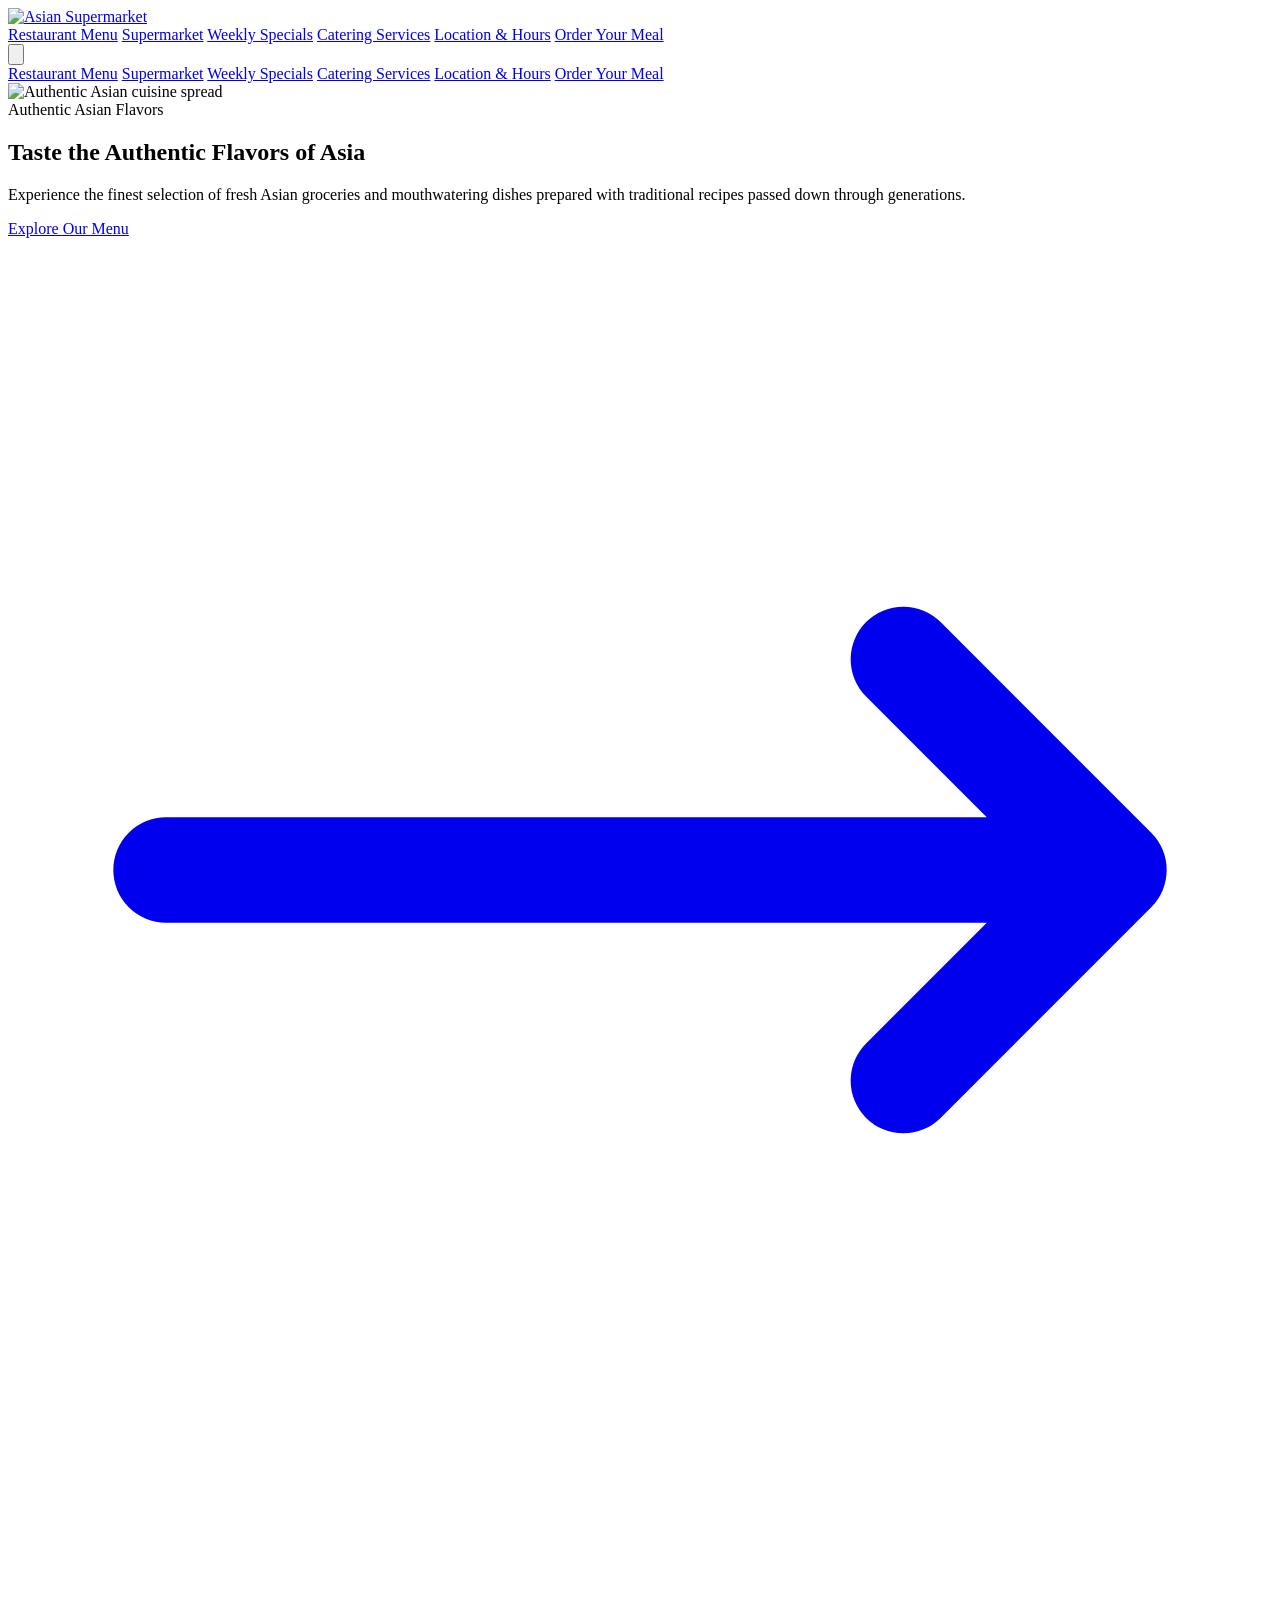
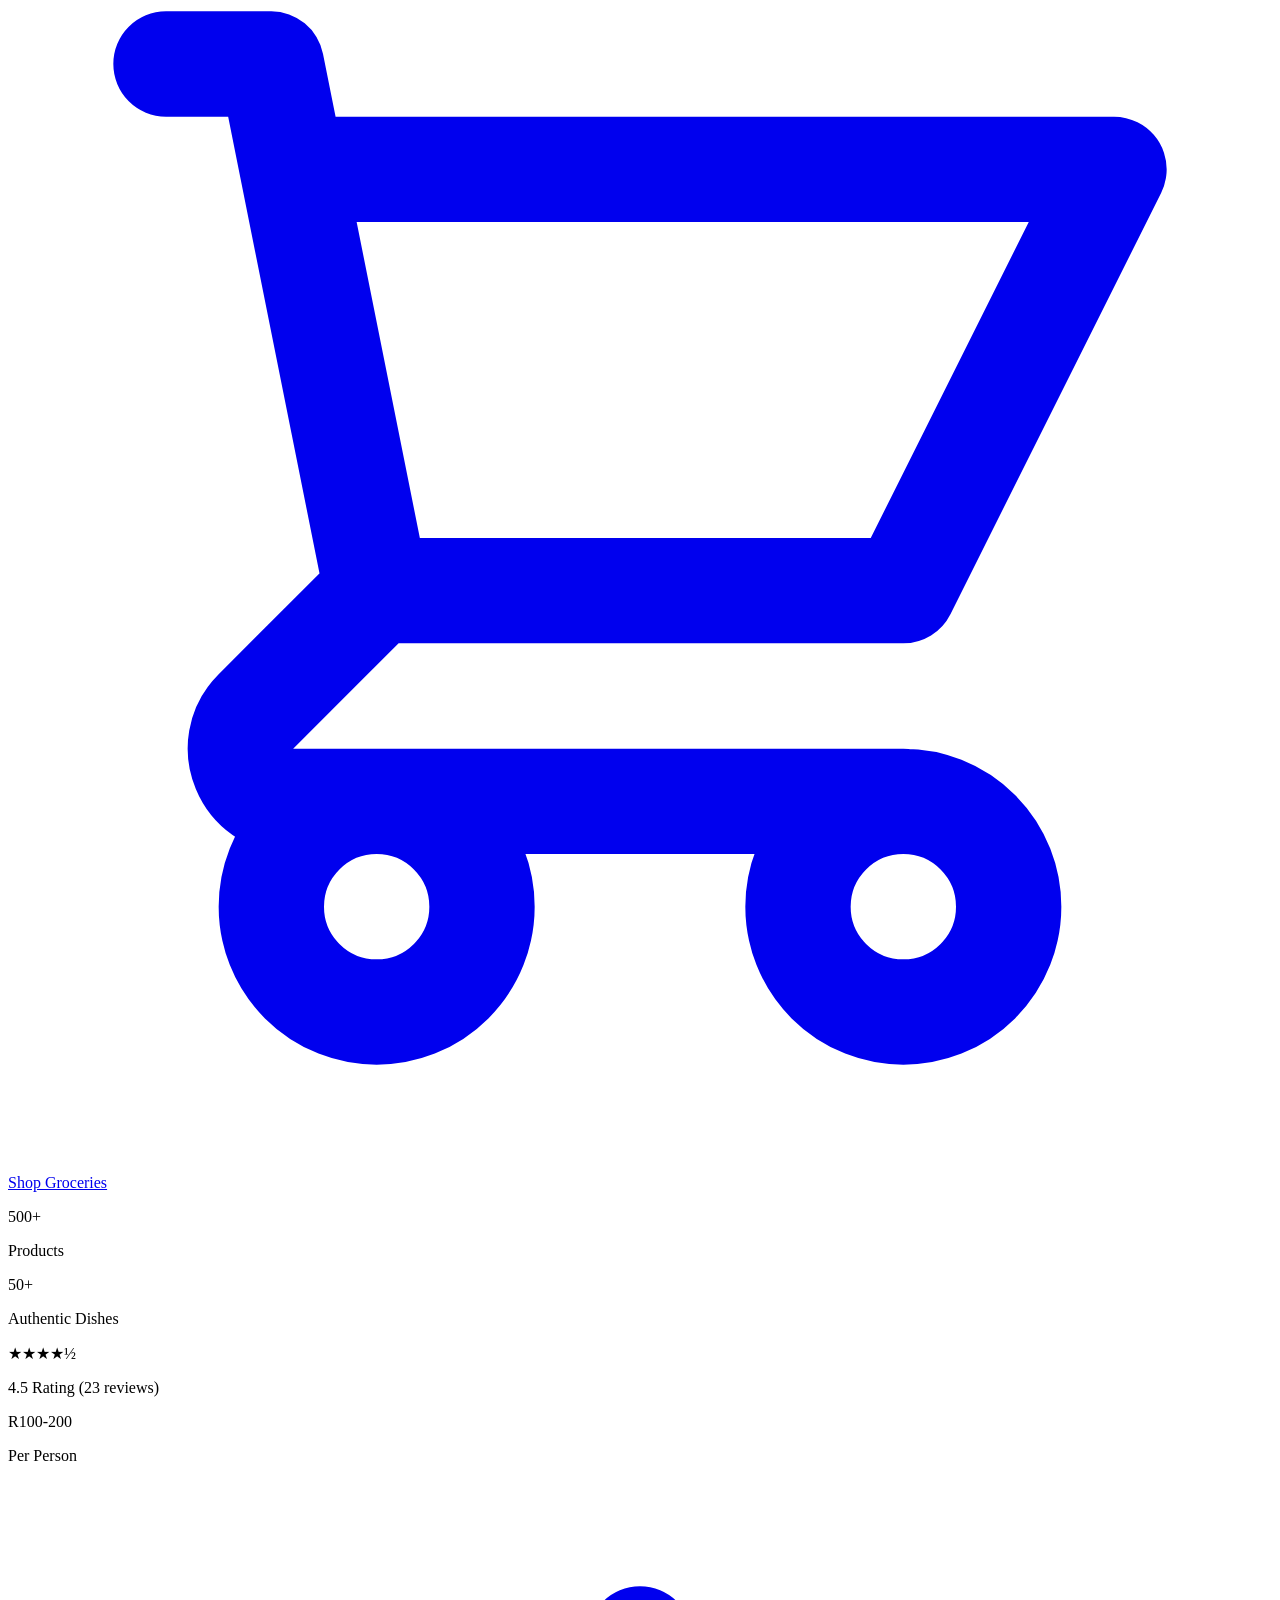
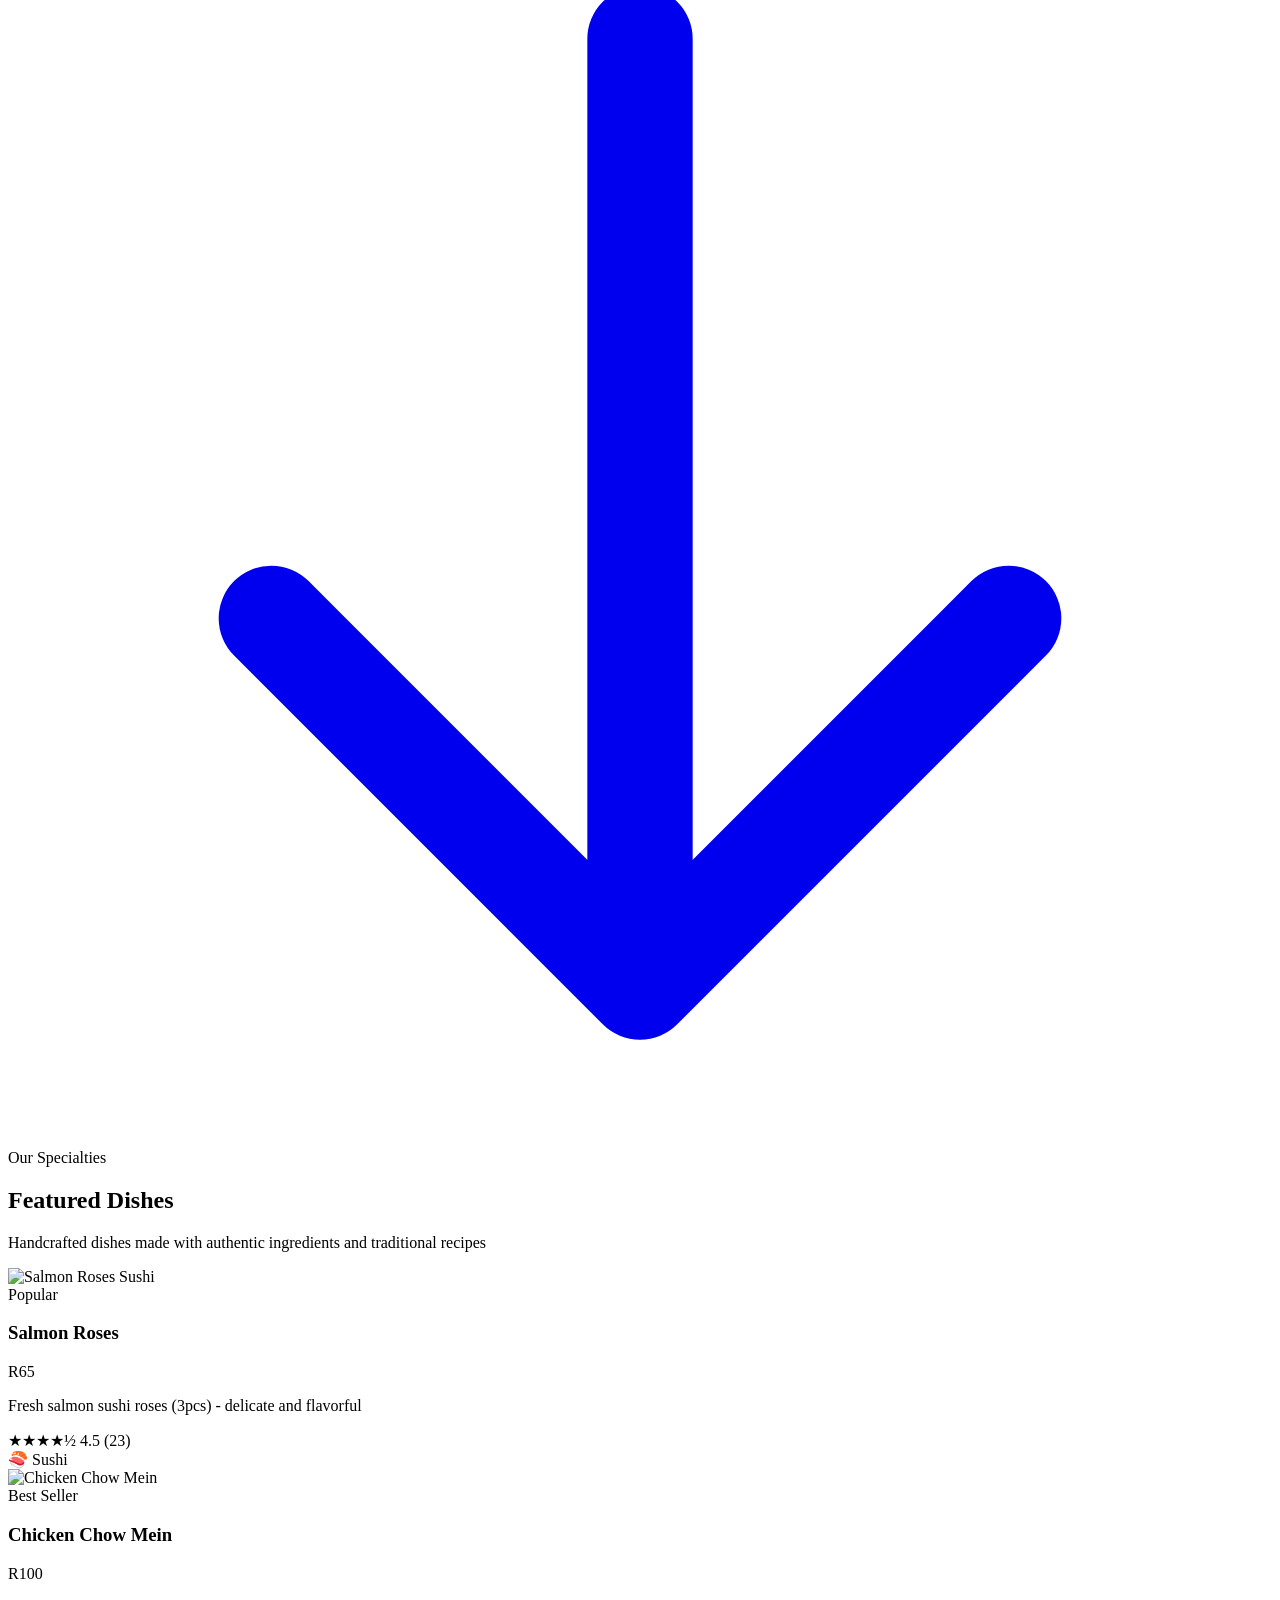
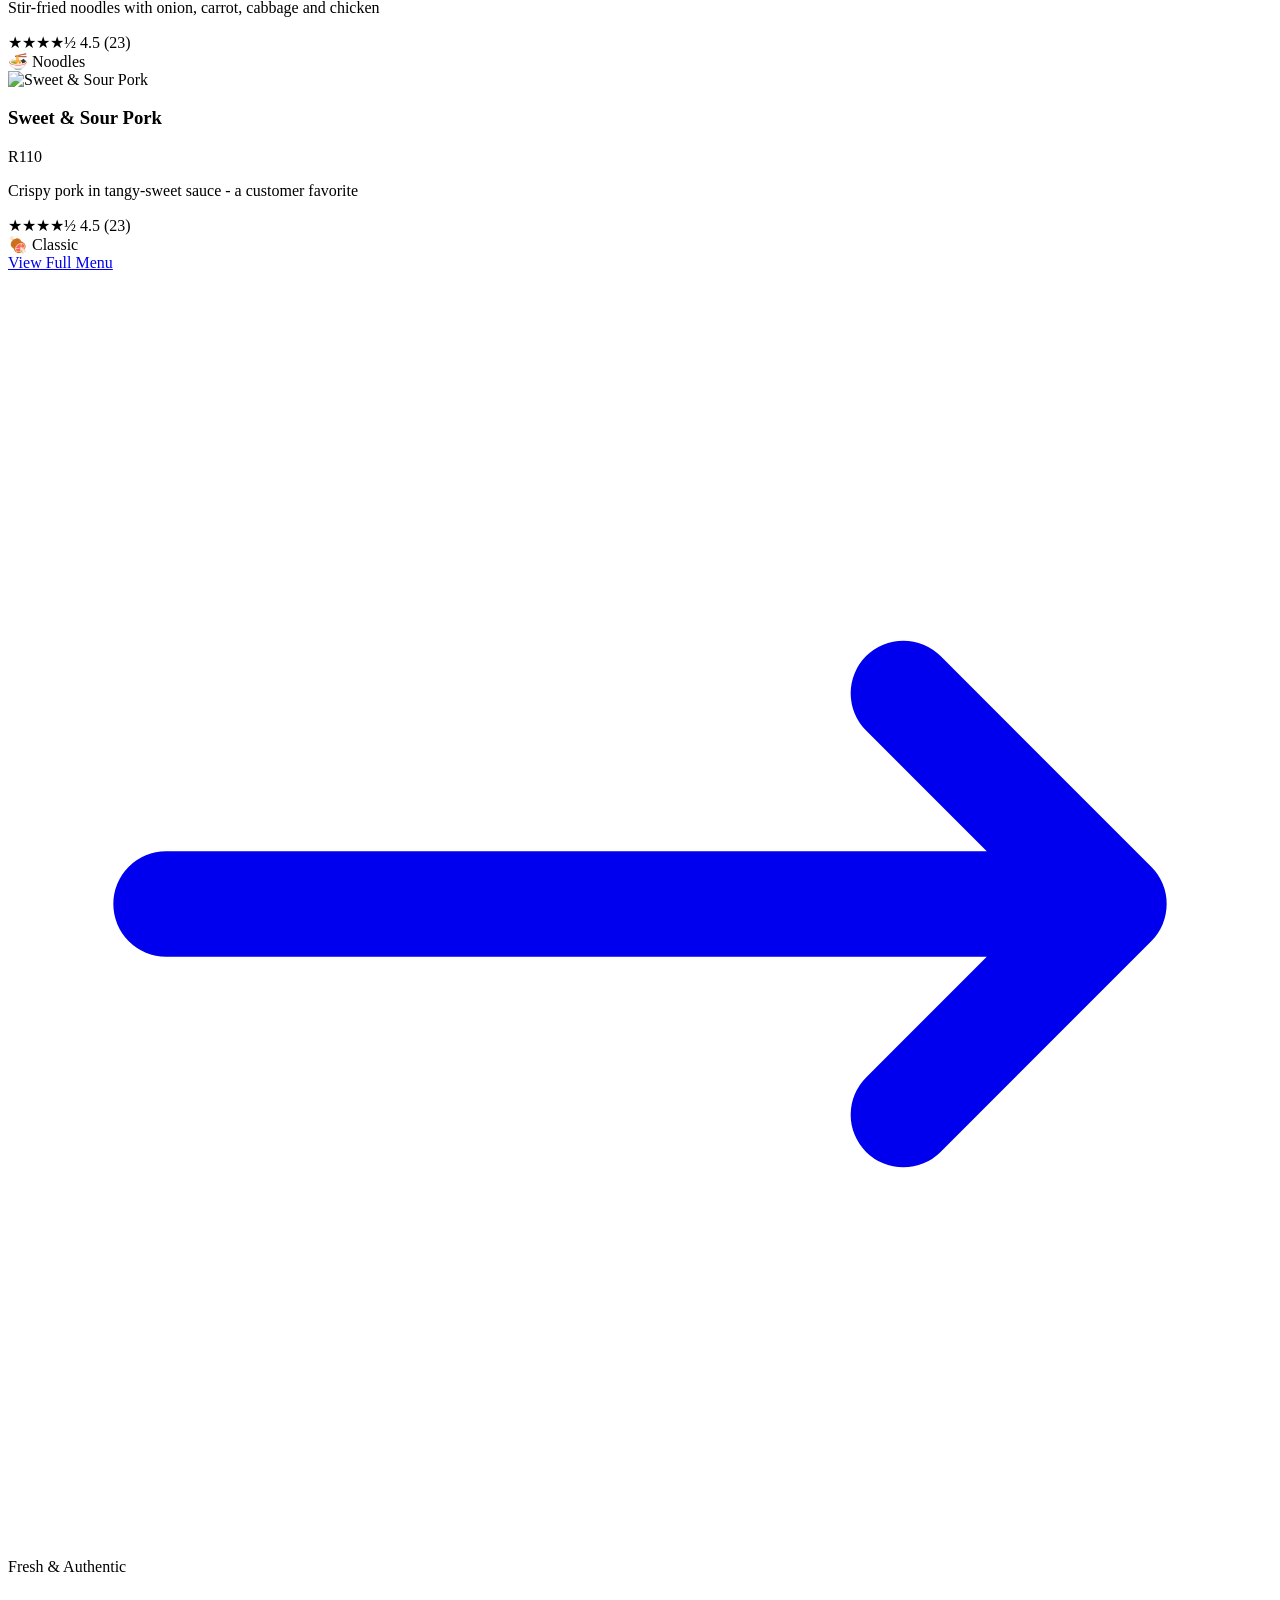
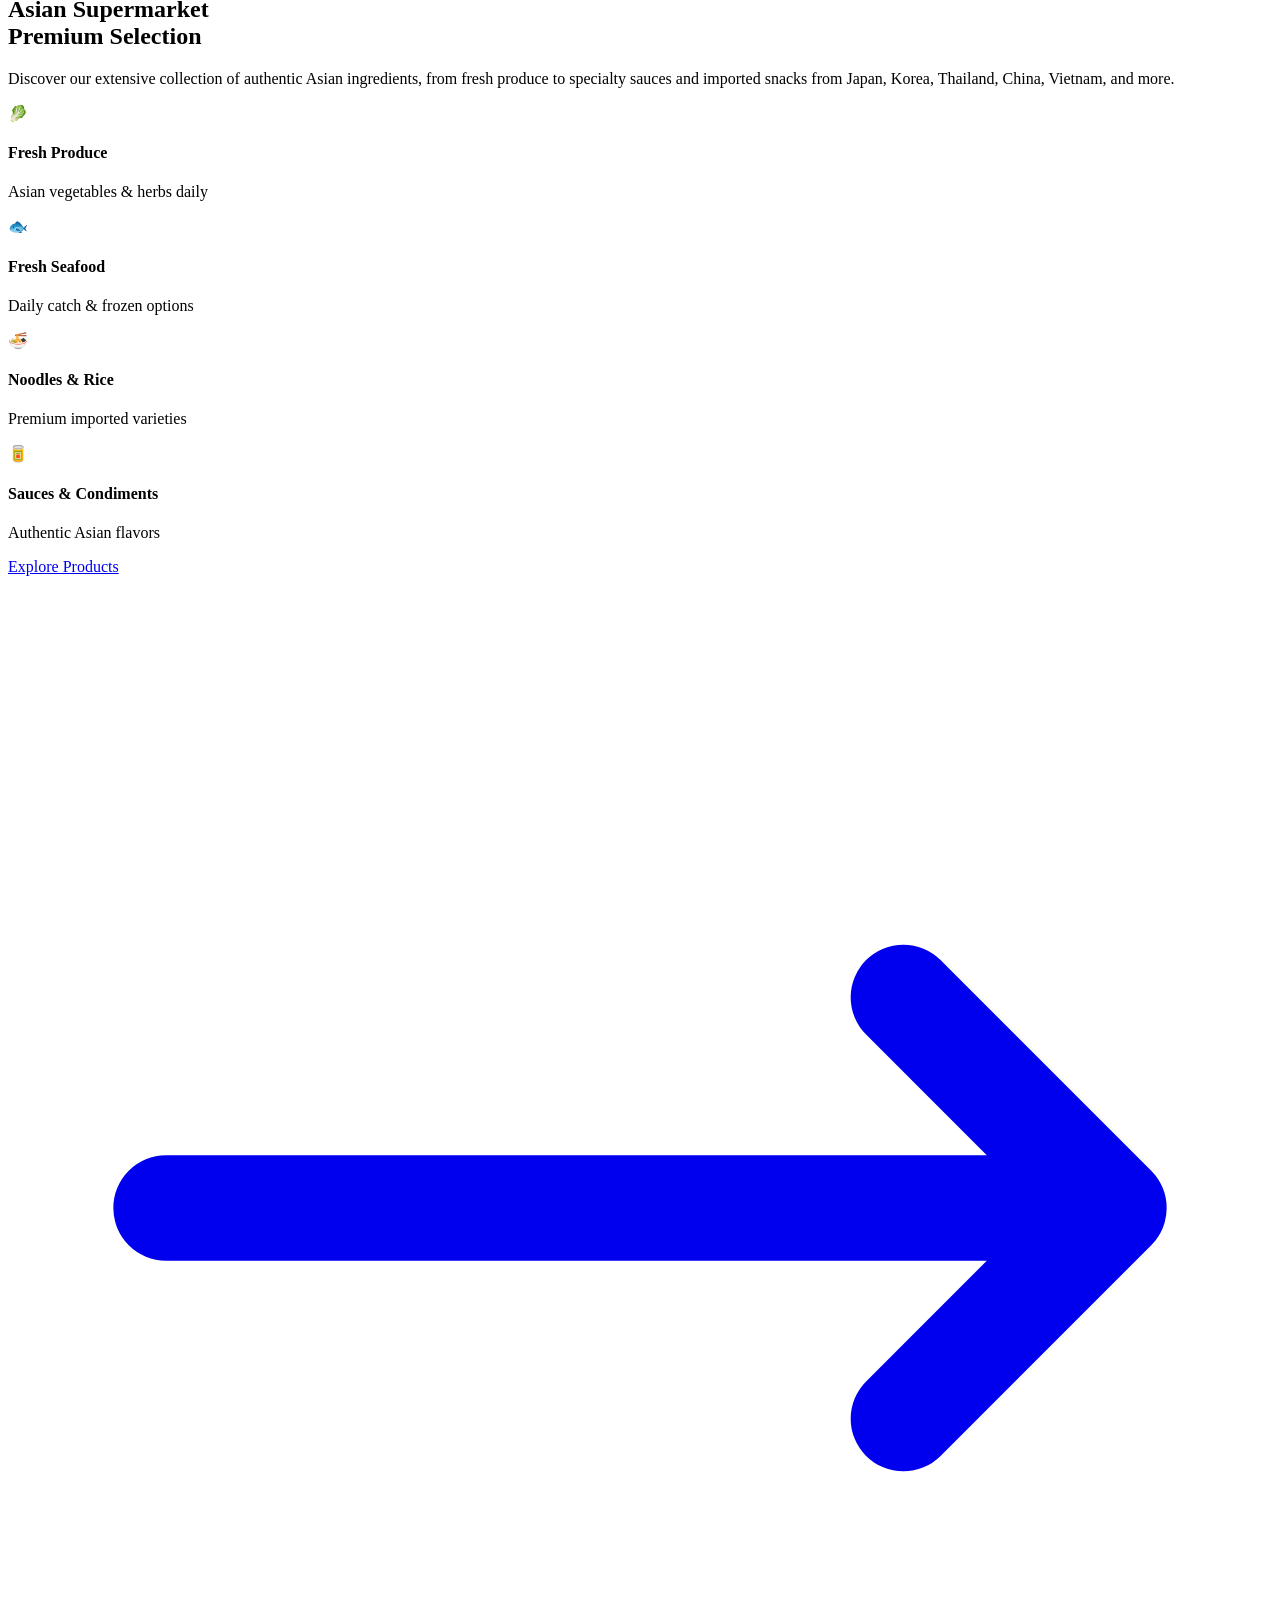
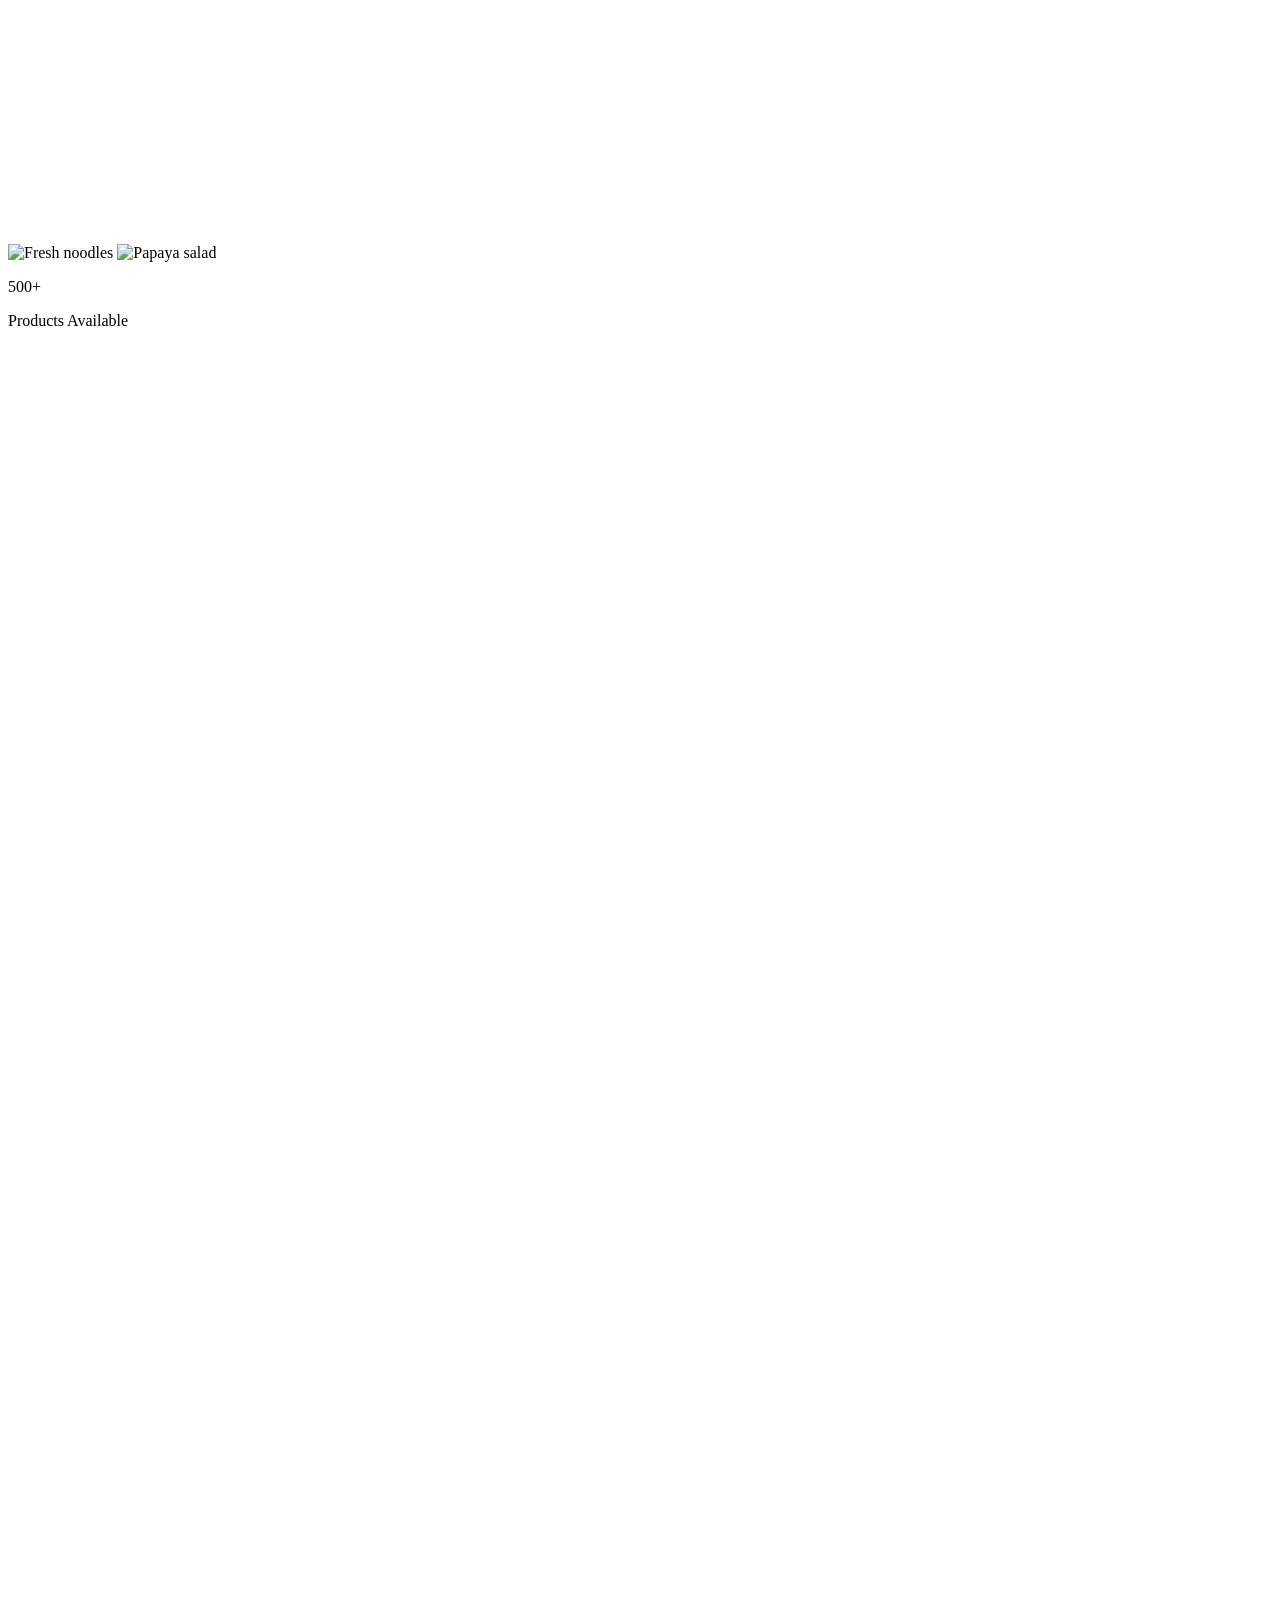
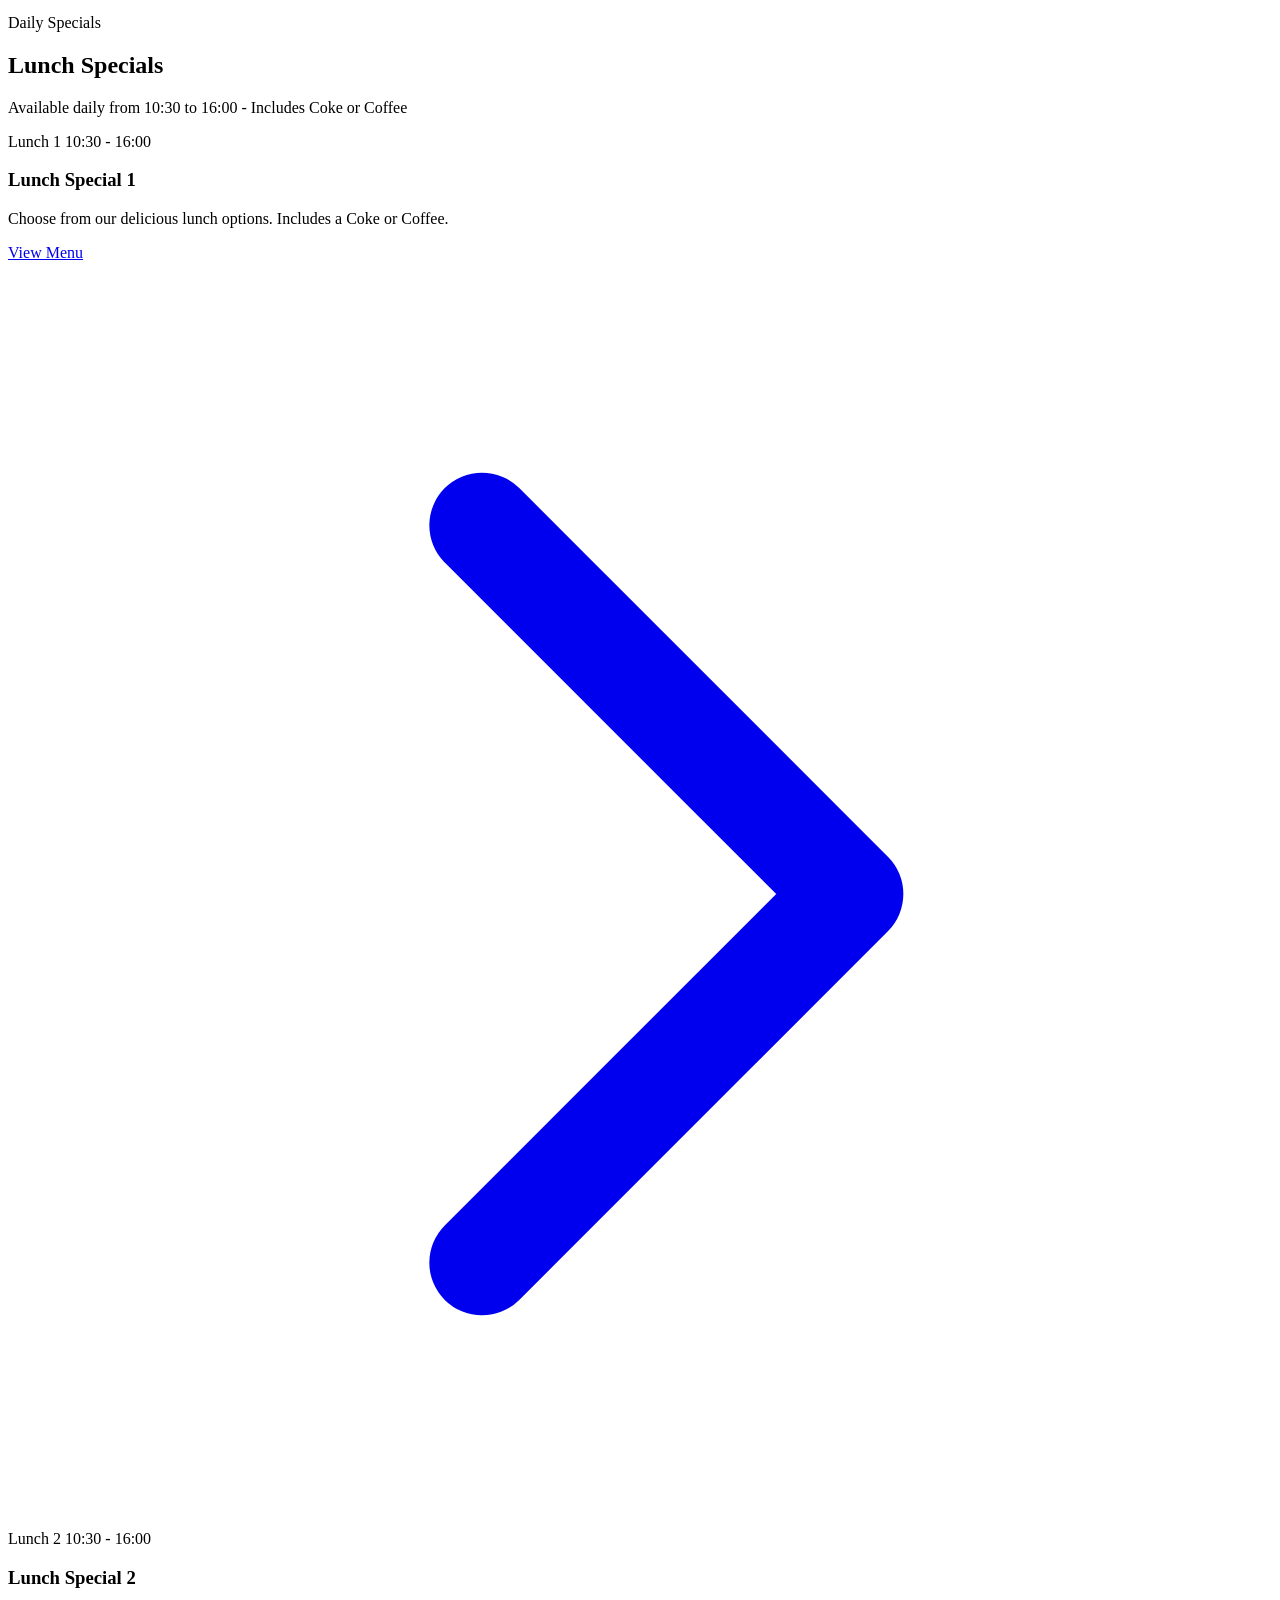
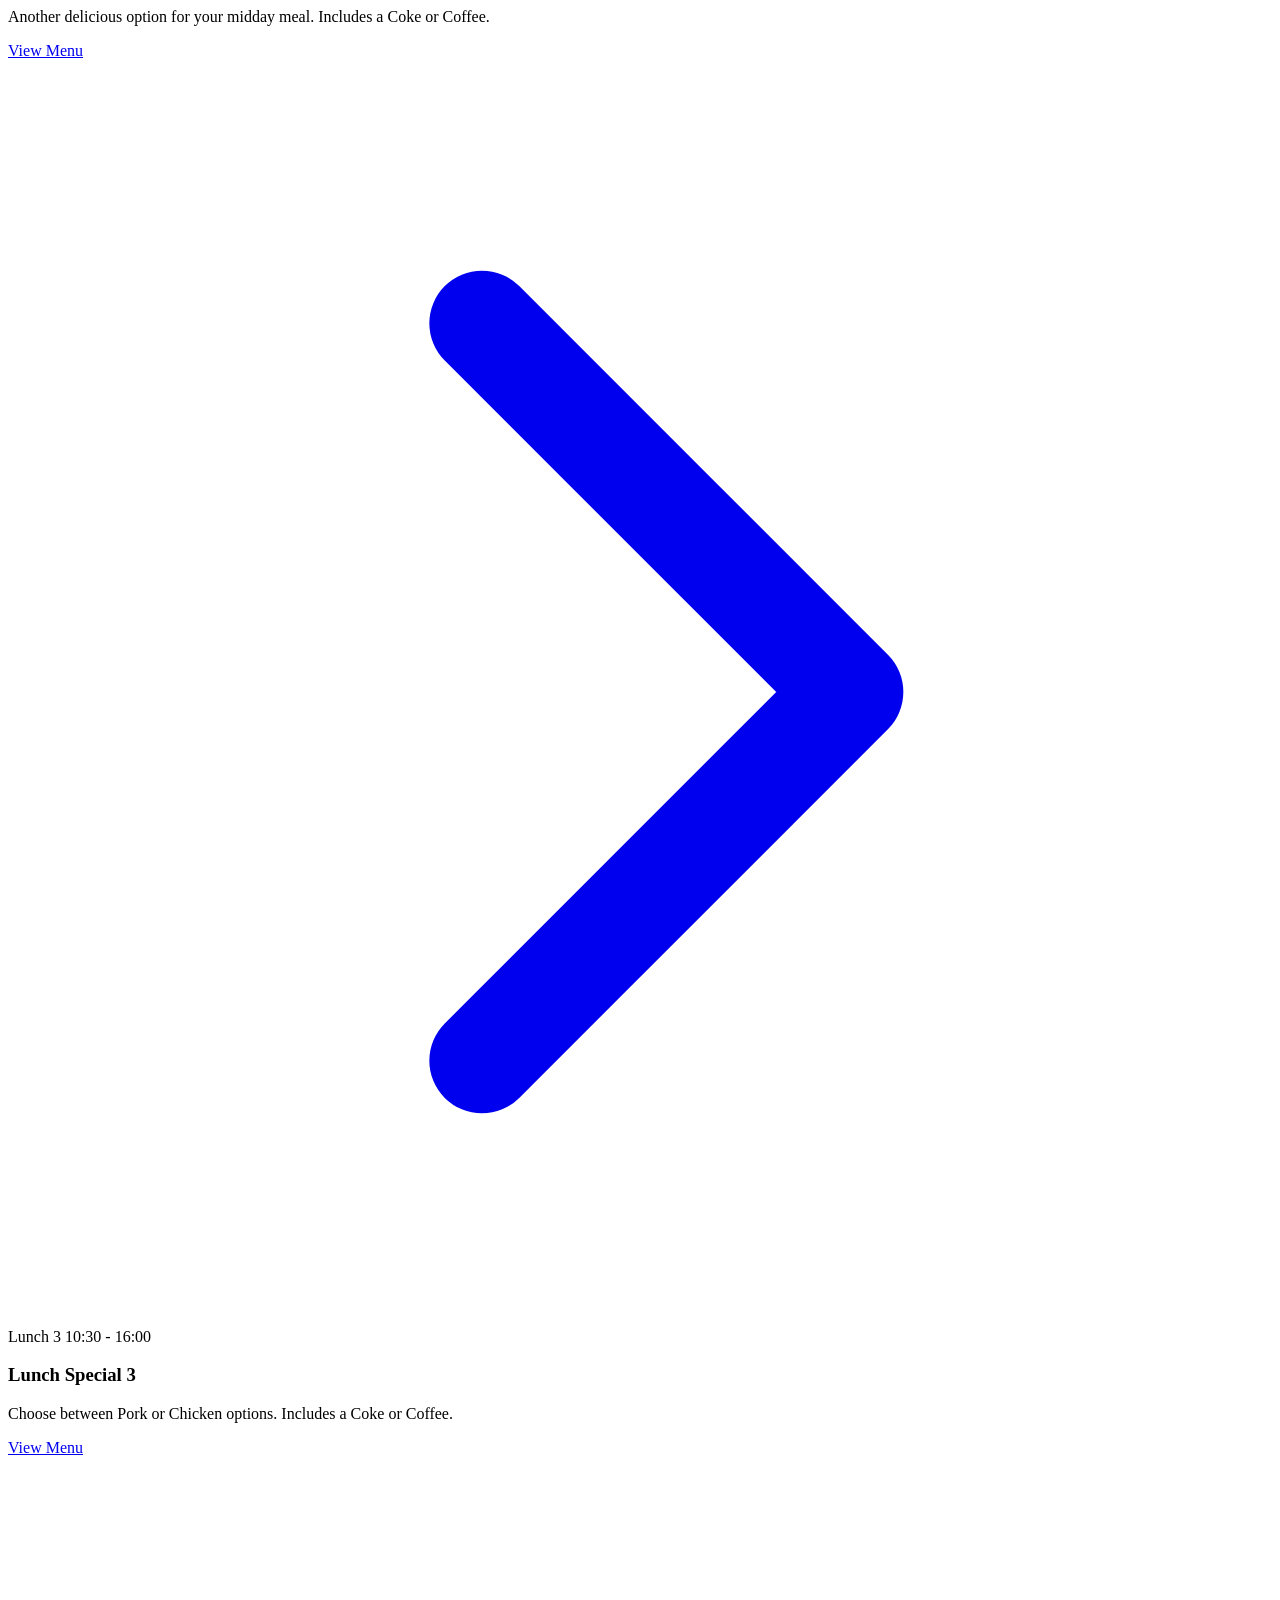
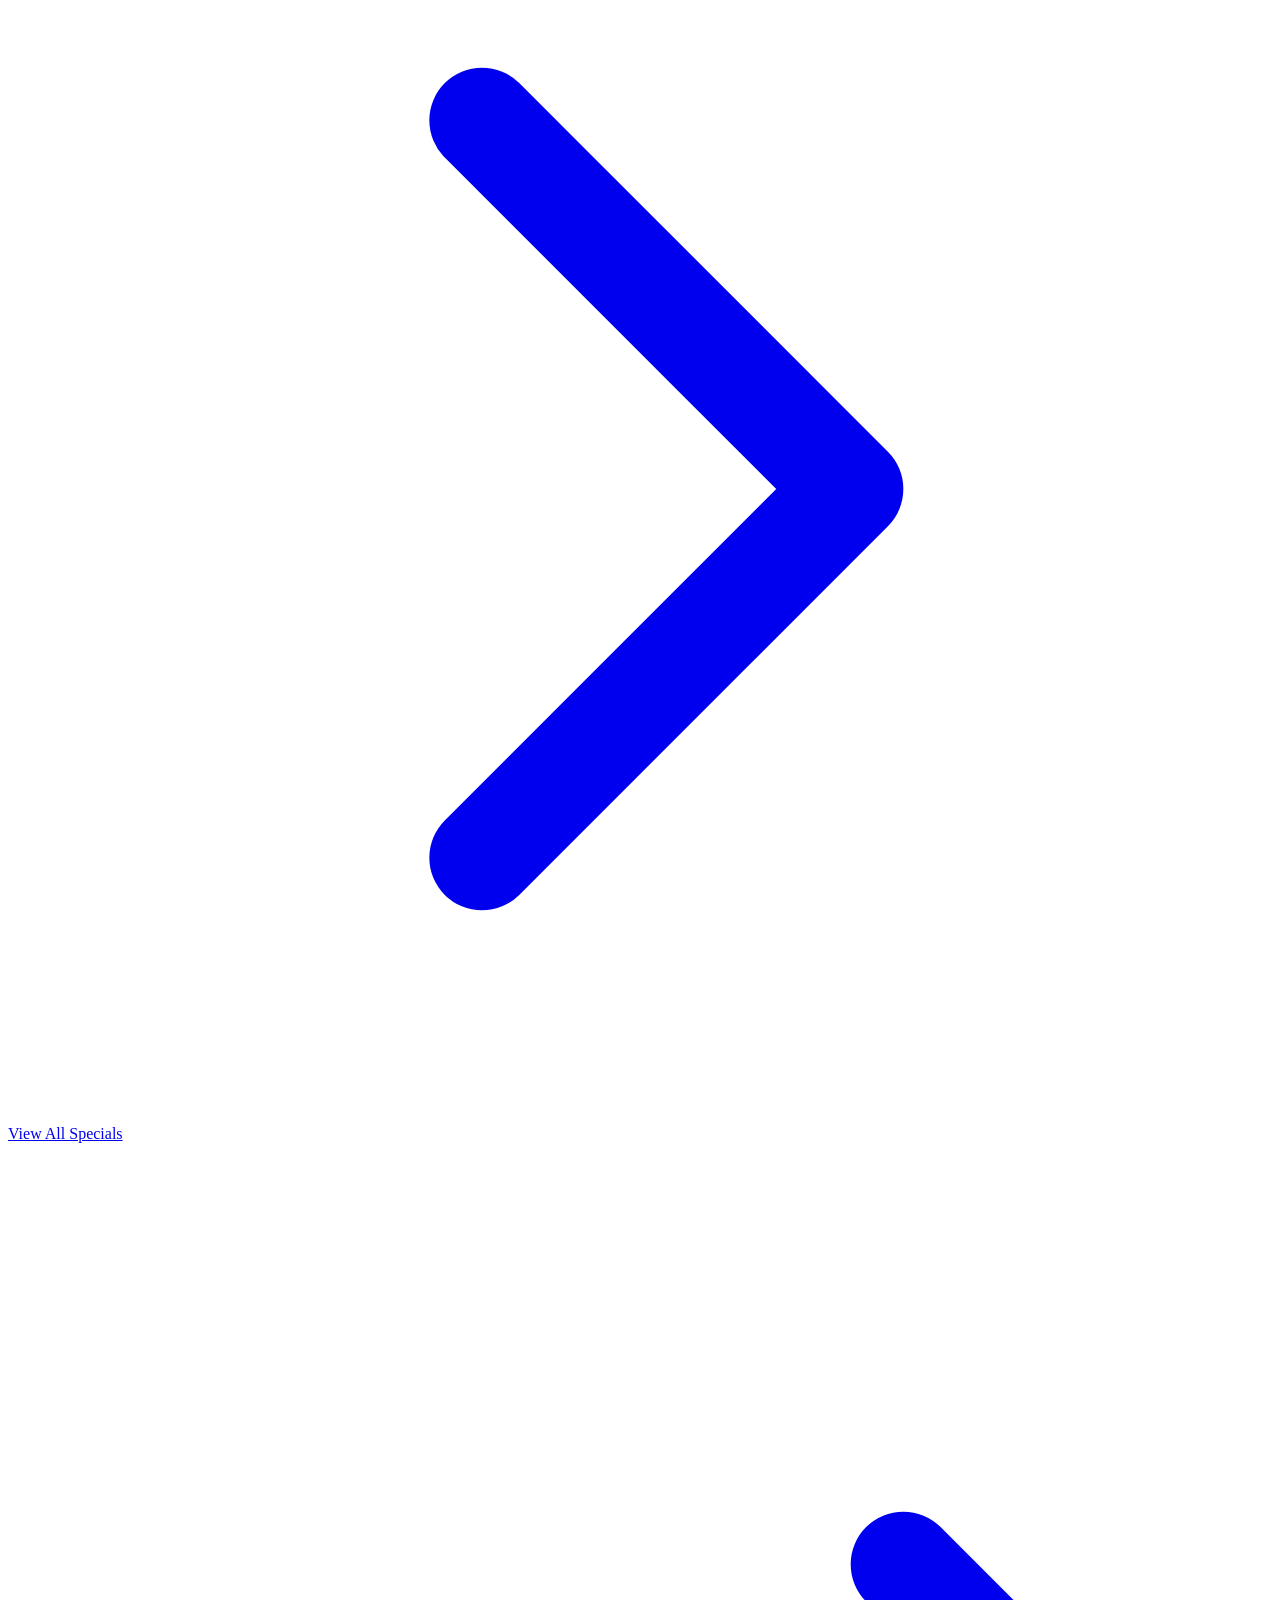
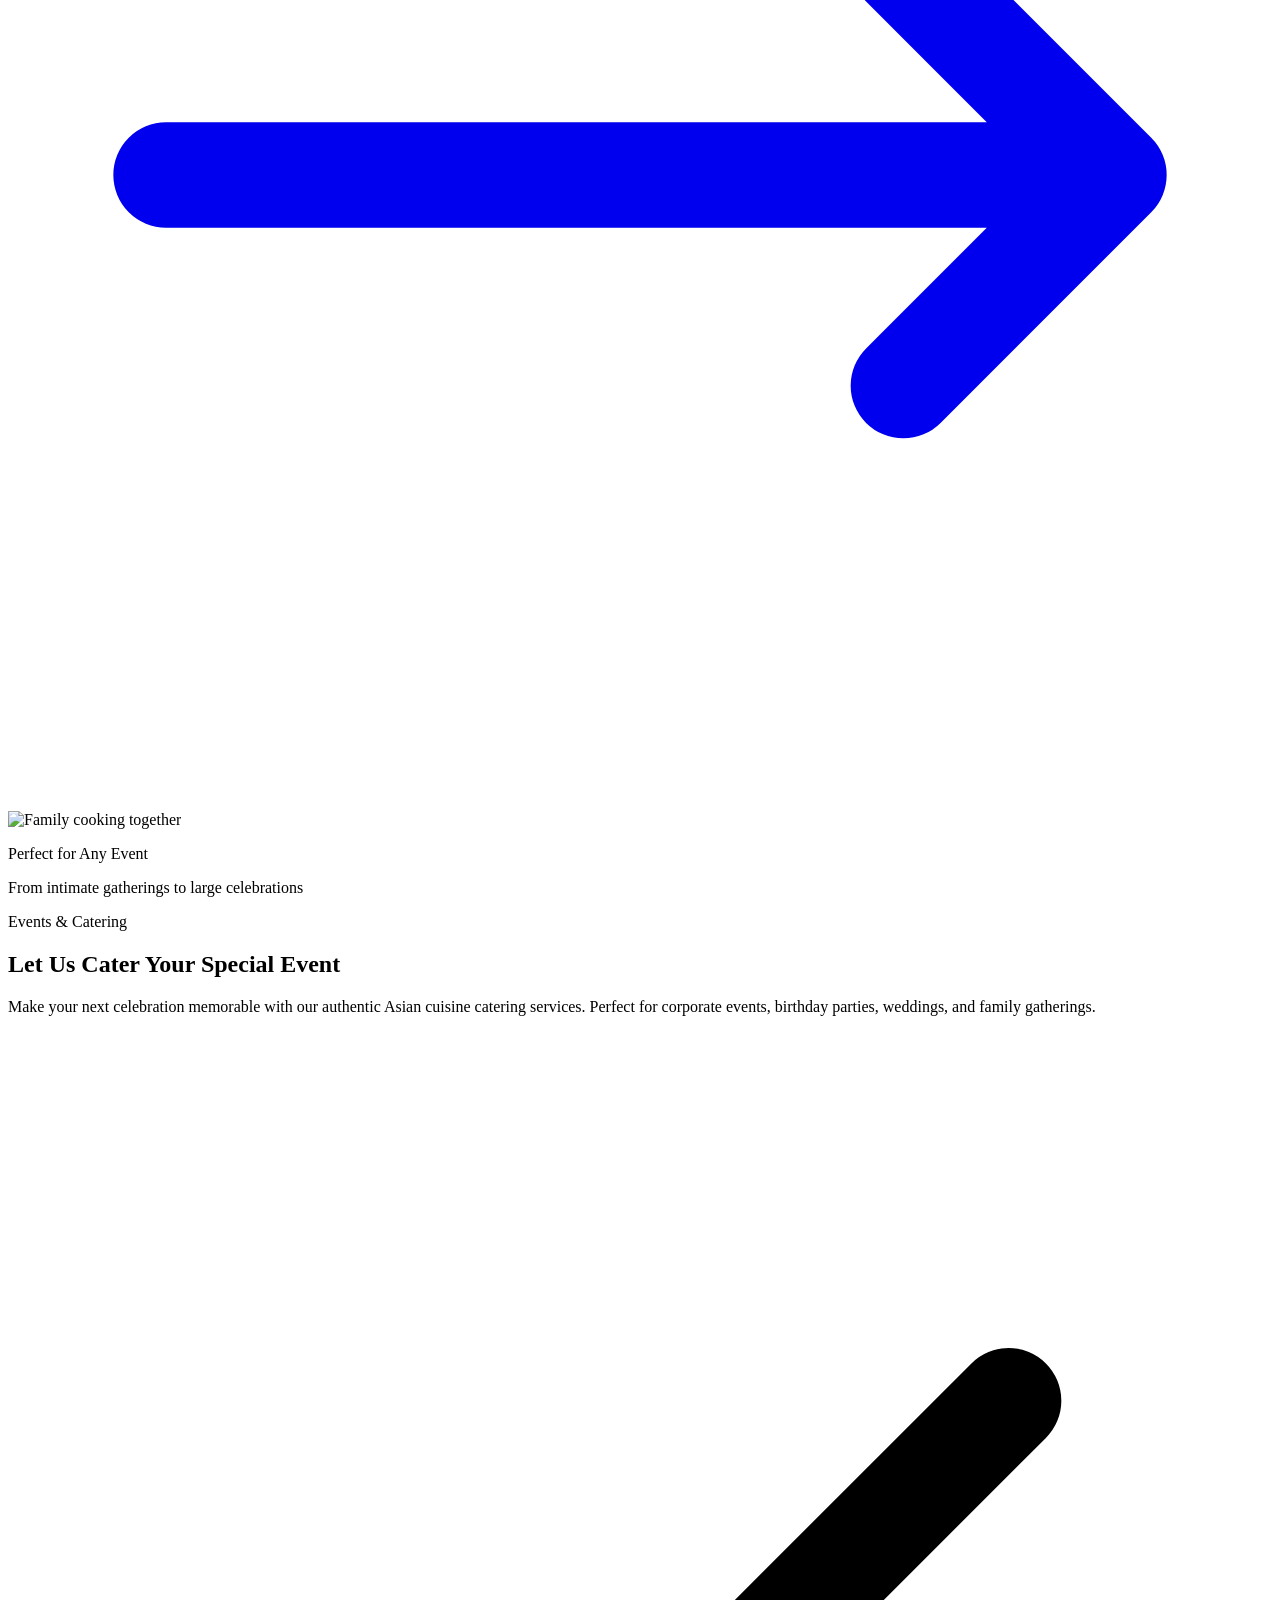
==== commit 389eaa66: "Update index.html theme accents to orange and black" ====
--- a/index.html
+++ b/index.html
@@ -3,8 +3,8 @@
 <head>
   <meta charset="UTF-8">
   <meta name="viewport" content="width=device-width, initial-scale=1.0">
-  <title>Asian Supermarket - Authentic Asian Flavors</title>
-  <meta name="description" content="Your destination for authentic Asian groceries and delicious homemade cuisine. Fresh ingredients, traditional recipes, unforgettable flavors.">
+  <title>Asian Supermarket - Authentic Asian Flavors | George, South Africa</title>
+  <meta name="description" content="Asian Supermarket & Restaurant in George. Fresh Asian groceries, sushi, dim sum, noodles & more. Open 7 days. 45 Wellington St, Bodorp, George.">
   <link rel="stylesheet" href="https://cdnjs.cloudflare.com/ajax/libs/font-awesome/6.5.1/css/all.min.css">
   <script src="https://cdn.tailwindcss.com"></script>
   <style>
@@ -83,7 +83,7 @@
   </header>
 
   <!-- ========== HERO SECTION ========== -->
-  <section class="relative min-h-[90vh] flex items-center">
+  <section class="code-section relative min-h-[90vh] flex items-center" id="ssrands">
     <div class="absolute inset-0">
       <img src="https://assets.ls-assets.com/provider/istock/2190821706.jpg?w=1920" alt="Authentic Asian cuisine spread" class="w-full h-full object-cover">
       <div class="absolute inset-0 bg-gradient-to-r from-black/80 via-black/60 to-transparent"></div>
@@ -113,20 +113,25 @@
           </a>
         </div>
 
-        <div class="mt-12 flex items-center gap-8">
+        <div class="mt-12 flex items-center gap-8 flex-wrap">
           <div class="text-center">
             <p class="text-3xl font-bold text-[var(--accent-color)]">500+</p>
             <p class="text-gray-300 text-sm">Products</p>
           </div>
-          <div class="w-px h-12 bg-white/30"></div>
+          <div class="w-px h-12 bg-white/30 hidden sm:block"></div>
           <div class="text-center">
             <p class="text-3xl font-bold text-[var(--accent-color)]">50+</p>
             <p class="text-gray-300 text-sm">Authentic Dishes</p>
           </div>
-          <div class="w-px h-12 bg-white/30"></div>
+          <div class="w-px h-12 bg-white/30 hidden sm:block"></div>
           <div class="text-center">
-            <p class="text-3xl font-bold text-[var(--accent-color)]">4.8★</p>
-            <p class="text-gray-300 text-sm">Customer Rating</p>
+            <p class="text-3xl font-bold text-[var(--accent-color)]">★★★★½</p>
+            <p class="text-gray-300 text-sm">4.5 Rating (23 reviews)</p>
+          </div>
+          <div class="w-px h-12 bg-white/30 hidden sm:block"></div>
+          <div class="text-center">
+            <p class="text-3xl font-bold text-[var(--accent-color)]">R100-200</p>
+            <p class="text-gray-300 text-sm">Per Person</p>
           </div>
         </div>
       </div>
@@ -140,7 +145,7 @@
   </section>
 
   <!-- ========== FEATURED DISHES ========== -->
-  <section id="featured-dishes" class="bg-[var(--light-background-color)] py-20">
+  <section id="featured-dishes" class="code-section bg-[var(--light-background-color)] py-20">
     <div class="max-w-7xl mx-auto px-4 sm:px-6 lg:px-8">
       <div class="text-center mb-16">
         <span class="inline-block bg-[var(--primary-color)]/10 text-[var(--primary-color)] px-4 py-2 rounded-full text-sm font-semibold mb-4">Our Specialties</span>
@@ -149,46 +154,46 @@
       </div>
 
       <div class="grid md:grid-cols-2 lg:grid-cols-3 gap-8">
-        <!-- Tom Yum Soup -->
+        <!-- Salmon Roses Sushi -->
         <div class="group bg-white rounded-2xl overflow-hidden shadow-lg hover:shadow-2xl transition-all duration-500 transform hover:-translate-y-2">
           <div class="relative overflow-hidden">
-            <img src="https://assets.ls-assets.com/provider/istock/2240219035.jpg?w=768" alt="Tom Yum Soup" class="w-full h-56 object-cover group-hover:scale-110 transition-transform duration-700">
+            <img src="https://assets.ls-assets.com/provider/istock/2190821706.jpg?w=768" alt="Salmon Roses Sushi" class="w-full h-56 object-cover group-hover:scale-110 transition-transform duration-700">
             <div class="absolute top-4 right-4 bg-[var(--accent-color)] text-[var(--dark-text-color)] px-3 py-1 rounded-full text-sm font-bold">Popular</div>
           </div>
           <div class="p-6">
             <div class="flex items-center justify-between mb-3">
-              <h3 class="text-xl font-bold text-[var(--dark-text-color)]">Tom Yum Soup</h3>
-              <span class="text-[var(--primary-color)] font-bold text-lg">$12.99</span>
-            </div>
-            <p class="text-[var(--gray-text-color)] mb-4">Spicy and sour Thai soup with shrimp, mushrooms, and aromatic herbs</p>
+              <h3 class="text-xl font-bold text-[var(--dark-text-color)]">Salmon Roses</h3>
+              <span class="text-[var(--primary-color)] font-bold text-lg">R65</span>
+            </div>
+            <p class="text-[var(--gray-text-color)] mb-4">Fresh salmon sushi roses (3pcs) - delicate and flavorful</p>
             <div class="flex items-center justify-between">
               <div class="flex items-center gap-1">
-                <span class="text-[var(--accent-color)]">★★★★★</span>
-                <span class="text-[var(--gray-text-color)] text-sm">4.9 (230)</span>
-              </div>
-              <span class="bg-red-100 text-[var(--primary-color)] text-xs px-2 py-1 rounded-full">🌶️ Spicy</span>
-            </div>
-          </div>
-        </div>
-
-        <!-- Pepper Steak -->
+                <span class="text-[var(--accent-color)]">★★★★½</span>
+                <span class="text-[var(--gray-text-color)] text-sm">4.5 (23)</span>
+              </div>
+              <span class="bg-blue-100 text-blue-600 text-xs px-2 py-1 rounded-full">🍣 Sushi</span>
+            </div>
+          </div>
+        </div>
+
+        <!-- Chicken Chow Mein -->
         <div class="group bg-white rounded-2xl overflow-hidden shadow-lg hover:shadow-2xl transition-all duration-500 transform hover:-translate-y-2">
           <div class="relative overflow-hidden">
-            <img src="https://assets.ls-assets.com/provider/istock/2264934195.jpg?w=768" alt="Pepper Steak" class="w-full h-56 object-cover group-hover:scale-110 transition-transform duration-700">
-            <div class="absolute top-4 right-4 bg-[var(--accent2-color)] text-white px-3 py-1 rounded-full text-sm font-bold">Chef's Choice</div>
+            <img src="https://assets.ls-assets.com/provider/istock/1285628133.jpg?w=768" alt="Chicken Chow Mein" class="w-full h-56 object-cover group-hover:scale-110 transition-transform duration-700">
+            <div class="absolute top-4 right-4 bg-[var(--accent2-color)] text-white px-3 py-1 rounded-full text-sm font-bold">Best Seller</div>
           </div>
           <div class="p-6">
             <div class="flex items-center justify-between mb-3">
-              <h3 class="text-xl font-bold text-[var(--dark-text-color)]">Pepper Steak</h3>
-              <span class="text-[var(--primary-color)] font-bold text-lg">$16.99</span>
-            </div>
-            <p class="text-[var(--gray-text-color)] mb-4">Tender beef strips with bell peppers and sesame in savory sauce</p>
+              <h3 class="text-xl font-bold text-[var(--dark-text-color)]">Chicken Chow Mein</h3>
+              <span class="text-[var(--primary-color)] font-bold text-lg">R100</span>
+            </div>
+            <p class="text-[var(--gray-text-color)] mb-4">Stir-fried noodles with onion, carrot, cabbage and chicken</p>
             <div class="flex items-center justify-between">
               <div class="flex items-center gap-1">
-                <span class="text-[var(--accent-color)]">★★★★★</span>
-                <span class="text-[var(--gray-text-color)] text-sm">4.8 (185)</span>
-              </div>
-              <span class="bg-green-100 text-[var(--accent2-color)] text-xs px-2 py-1 rounded-full">⭐ Signature</span>
+                <span class="text-[var(--accent-color)]">★★★★½</span>
+                <span class="text-[var(--gray-text-color)] text-sm">4.5 (23)</span>
+              </div>
+              <span class="bg-orange-100 text-orange-600 text-xs px-2 py-1 rounded-full">🍜 Noodles</span>
             </div>
           </div>
         </div>
@@ -201,15 +206,15 @@
           <div class="p-6">
             <div class="flex items-center justify-between mb-3">
               <h3 class="text-xl font-bold text-[var(--dark-text-color)]">Sweet & Sour Pork</h3>
-              <span class="text-[var(--primary-color)] font-bold text-lg">$14.99</span>
-            </div>
-            <p class="text-[var(--gray-text-color)] mb-4">Crispy pork chops in tangy-sweet sauce with fresh pineapple</p>
+              <span class="text-[var(--primary-color)] font-bold text-lg">R110</span>
+            </div>
+            <p class="text-[var(--gray-text-color)] mb-4">Crispy pork in tangy-sweet sauce - a customer favorite</p>
             <div class="flex items-center justify-between">
               <div class="flex items-center gap-1">
-                <span class="text-[var(--accent-color)]">★★★★★</span>
-                <span class="text-[var(--gray-text-color)] text-sm">4.7 (156)</span>
-              </div>
-              <span class="bg-yellow-100 text-[var(--accent-color)] text-xs px-2 py-1 rounded-full">🍖 Classic</span>
+                <span class="text-[var(--accent-color)]">★★★★½</span>
+                <span class="text-[var(--gray-text-color)] text-sm">4.5 (23)</span>
+              </div>
+              <span class="bg-yellow-100 text-yellow-600 text-xs px-2 py-1 rounded-full">🍖 Classic</span>
             </div>
           </div>
         </div>
@@ -227,7 +232,7 @@
   </section>
 
   <!-- ========== SUPERMARKET SECTION ========== -->
-  <section class="bg-[var(--dark-background-color)] py-20 relative overflow-hidden">
+  <section class="code-section bg-[var(--dark-background-color)] py-20 relative overflow-hidden" id="svwpvwm">
     <div class="absolute top-0 right-0 w-1/2 h-full opacity-10">
       <img src="https://assets.ls-assets.com/provider/istock/1289339185.jpg?w=1200" alt="" class="w-full h-full object-cover">
     </div>
@@ -296,8 +301,8 @@
     </div>
   </section>
 
-  <!-- ========== WEEKLY SPECIALS ========== -->
-  <section class="bg-gradient-to-r from-[var(--primary-color)] to-[var(--primary-button-hover-bg-color)] py-20 relative overflow-hidden">
+  <!-- ========== LUNCH SPECIALS ========== -->
+  <section class="code-section bg-gradient-to-r from-[var(--primary-color)] to-[var(--primary-button-hover-bg-color)] py-20 relative overflow-hidden" id="s1d1jl">
     <div class="absolute inset-0 opacity-10">
       <svg class="w-full h-full" viewBox="0 0 100 100" preserveAspectRatio="none">
         <defs>
@@ -311,54 +316,54 @@
 
     <div class="max-w-7xl mx-auto px-4 sm:px-6 lg:px-8 relative">
       <div class="text-center mb-12">
-        <span class="inline-block bg-white/20 backdrop-blur-sm text-white px-4 py-2 rounded-full text-sm font-semibold mb-4">Limited Time Offers</span>
-        <h2 class="text-4xl lg:text-5xl font-bold text-white mb-4">Weekly Specials</h2>
-        <p class="text-xl text-white/80 max-w-2xl mx-auto">Don't miss out on our exclusive weekly deals and seasonal promotions</p>
+        <span class="inline-block bg-white/20 backdrop-blur-sm text-white px-4 py-2 rounded-full text-sm font-semibold mb-4">Daily Specials</span>
+        <h2 class="text-4xl lg:text-5xl font-bold text-white mb-4">Lunch Specials</h2>
+        <p class="text-xl text-white/80 max-w-2xl mx-auto">Available daily from 10:30 to 16:00 - Includes Coke or Coffee</p>
       </div>
 
       <div class="grid md:grid-cols-2 lg:grid-cols-3 gap-8">
-        <!-- Noodle Tuesdays -->
+        <!-- Lunch Special 1 -->
         <div class="bg-white rounded-2xl p-6 shadow-xl transform hover:-translate-y-2 transition-all duration-300">
           <div class="flex items-center justify-between mb-4">
-            <span class="bg-[var(--accent3-color)] text-white px-3 py-1 rounded-full text-sm font-bold">20% OFF</span>
-            <span class="text-[var(--gray-text-color)] text-sm">Mon - Wed</span>
-          </div>
-          <h3 class="text-xl font-bold text-[var(--dark-text-color)] mb-2">Noodle Tuesdays</h3>
-          <p class="text-[var(--gray-text-color)] mb-4">Get 20% off all noodle dishes every Tuesday!</p>
-          <a href="/specials" class="text-[var(--primary-color)] font-semibold hover:underline inline-flex items-center">
-            Learn More
+            <span class="bg-[var(--accent-color)] text-[var(--dark-text-color)] px-3 py-1 rounded-full text-sm font-bold">Lunch 1</span>
+            <span class="text-[var(--gray-text-color)] text-sm">10:30 - 16:00</span>
+          </div>
+          <h3 class="text-xl font-bold text-[var(--dark-text-color)] mb-2">Lunch Special 1</h3>
+          <p class="text-[var(--gray-text-color)] mb-4">Choose from our delicious lunch options. Includes a Coke or Coffee.</p>
+          <a href="/restaurant-menu" class="text-[var(--primary-color)] font-semibold hover:underline inline-flex items-center">
+            View Menu
             <svg class="w-4 h-4 ml-1" fill="none" stroke="currentColor" viewBox="0 0 24 24">
               <path stroke-linecap="round" stroke-linejoin="round" stroke-width="2" d="M9 5l7 7-7 7"></path>
             </svg>
           </a>
         </div>
 
-        <!-- Free Delivery -->
+        <!-- Lunch Special 2 -->
         <div class="bg-white rounded-2xl p-6 shadow-xl transform hover:-translate-y-2 transition-all duration-300">
           <div class="flex items-center justify-between mb-4">
-            <span class="bg-[var(--accent2-color)] text-white px-3 py-1 rounded-full text-sm font-bold">FREE Delivery</span>
-            <span class="text-[var(--gray-text-color)] text-sm">Orders $50+</span>
-          </div>
-          <h3 class="text-xl font-bold text-[var(--dark-text-color)] mb-2">Free Delivery Fridays</h3>
-          <p class="text-[var(--gray-text-color)] mb-4">Free delivery on all orders over $50 every Friday!</p>
-          <a href="/specials" class="text-[var(--primary-color)] font-semibold hover:underline inline-flex items-center">
-            Learn More
+            <span class="bg-[var(--accent2-color)] text-white px-3 py-1 rounded-full text-sm font-bold">Lunch 2</span>
+            <span class="text-[var(--gray-text-color)] text-sm">10:30 - 16:00</span>
+          </div>
+          <h3 class="text-xl font-bold text-[var(--dark-text-color)] mb-2">Lunch Special 2</h3>
+          <p class="text-[var(--gray-text-color)] mb-4">Another delicious option for your midday meal. Includes a Coke or Coffee.</p>
+          <a href="/restaurant-menu" class="text-[var(--primary-color)] font-semibold hover:underline inline-flex items-center">
+            View Menu
             <svg class="w-4 h-4 ml-1" fill="none" stroke="currentColor" viewBox="0 0 24 24">
               <path stroke-linecap="round" stroke-linejoin="round" stroke-width="2" d="M9 5l7 7-7 7"></path>
             </svg>
           </a>
         </div>
 
-        <!-- Lunch Combo -->
+        <!-- Lunch Special 3 -->
         <div class="bg-white rounded-2xl p-6 shadow-xl transform hover:-translate-y-2 transition-all duration-300">
           <div class="flex items-center justify-between mb-4">
-            <span class="bg-[var(--accent-color)] text-[var(--dark-text-color)] px-3 py-1 rounded-full text-sm font-bold">Combo Deal</span>
-            <span class="text-[var(--gray-text-color)] text-sm">Daily</span>
-          </div>
-          <h3 class="text-xl font-bold text-[var(--dark-text-color)] mb-2">Lunch Combo</h3>
-          <p class="text-[var(--gray-text-color)] mb-4">Main dish + Soup + Drink for just $15.99!</p>
-          <a href="/specials" class="text-[var(--primary-color)] font-semibold hover:underline inline-flex items-center">
-            Learn More
+            <span class="bg-[var(--accent3-color)] text-white px-3 py-1 rounded-full text-sm font-bold">Lunch 3</span>
+            <span class="text-[var(--gray-text-color)] text-sm">10:30 - 16:00</span>
+          </div>
+          <h3 class="text-xl font-bold text-[var(--dark-text-color)] mb-2">Lunch Special 3</h3>
+          <p class="text-[var(--gray-text-color)] mb-4">Choose between Pork or Chicken options. Includes a Coke or Coffee.</p>
+          <a href="/restaurant-menu" class="text-[var(--primary-color)] font-semibold hover:underline inline-flex items-center">
+            View Menu
             <svg class="w-4 h-4 ml-1" fill="none" stroke="currentColor" viewBox="0 0 24 24">
               <path stroke-linecap="round" stroke-linejoin="round" stroke-width="2" d="M9 5l7 7-7 7"></path>
             </svg>
@@ -378,7 +383,7 @@
   </section>
 
   <!-- ========== CATERING SECTION ========== -->
-  <section class="bg-[var(--medium-background-color)] py-20">
+  <section class="code-section bg-[var(--medium-background-color)] py-20" id="sldxv6">
     <div class="max-w-7xl mx-auto px-4 sm:px-6 lg:px-8">
       <div class="grid lg:grid-cols-2 gap-16 items-center">
         <div class="order-2 lg:order-1 relative">
@@ -446,7 +451,7 @@
   </section>
 
   <!-- ========== CTA SECTION ========== -->
-  <section class="bg-[var(--dark-background-color)] py-20 relative overflow-hidden">
+  <section class="code-section bg-[var(--dark-background-color)] py-20 relative overflow-hidden" id="s3r0or">
     <div class="absolute inset-0">
       <img src="https://assets.ls-assets.com/provider/istock/2254332300.jpg?w=1920" alt="Restaurant interior" class="w-full h-full object-cover opacity-30">
       <div class="absolute inset-0 bg-gradient-to-r from-[var(--dark-background-color)]/95 via-[var(--dark-background-color)]/90 to-[var(--dark-background-color)]/95"></div>
@@ -479,13 +484,20 @@
           <svg class="w-5 h-5 text-[var(--accent-color)]" fill="none" stroke="currentColor" viewBox="0 0 24 24">
             <path stroke-linecap="round" stroke-linejoin="round" stroke-width="2" d="M12 8v4l3 3m6-3a9 9 0 11-18 0 9 9 0 0118 0z"></path>
           </svg>
-          <span>Open 7 Days a Week</span>
+          <span>Open 7 Days · Closes 8 pm</span>
         </div>
         <div class="flex items-center gap-2 text-gray-300">
           <svg class="w-5 h-5 text-[var(--accent-color)]" fill="none" stroke="currentColor" viewBox="0 0 24 24">
             <path stroke-linecap="round" stroke-linejoin="round" stroke-width="2" d="M3 5a2 2 0 012-2h3.28a1 1 0 01.948.684l1.498 4.493a1 1 0 01-.502 1.21l-2.257 1.13a11.042 11.042 0 005.516 5.516l1.13-2.257a1 1 0 011.21-.502l4.493 1.498a1 1 0 01.684.949V19a2 2 0 01-2 2h-1C9.716 21 3 14.284 3 6V5z"></path>
           </svg>
-          <span>Call for Reservations</span>
+          <span>044 871 8672</span>
+        </div>
+        <div class="flex items-center gap-2 text-gray-300">
+          <svg class="w-5 h-5 text-[var(--accent-color)]" fill="none" stroke="currentColor" viewBox="0 0 24 24">
+            <path stroke-linecap="round" stroke-linejoin="round" stroke-width="2" d="M17.657 16.657L13.414 20.9a1.998 1.998 0 01-2.827 0l-4.244-4.243a8 8 0 1111.314 0z"></path>
+            <path stroke-linecap="round" stroke-linejoin="round" stroke-width="2" d="M15 11a3 3 0 11-6 0 3 3 0 016 0z"></path>
+          </svg>
+          <span>45 Wellington St, Bodorp</span>
         </div>
         <div class="flex items-center gap-2 text-gray-300">
           <svg class="w-5 h-5 text-[var(--accent-color)]" fill="none" stroke="currentColor" viewBox="0 0 24 24">
@@ -498,7 +510,7 @@
   </section>
 
   <!-- ========== FOOTER ========== -->
-  <footer class="bg-[var(--dark-background-color)] text-white">
+  <footer id="global-footer" class="code-section bg-[var(--dark-background-color)] text-white">
     <div class="max-w-7xl mx-auto px-4 sm:px-6 lg:px-8 py-16">
       <div class="grid md:grid-cols-2 lg:grid-cols-4 gap-12">
         <!-- Column 1: Logo & Description -->
@@ -556,19 +568,26 @@
                 <path stroke-linecap="round" stroke-linejoin="round" stroke-width="2" d="M17.657 16.657L13.414 20.9a1.998 1.998 0 01-2.827 0l-4.244-4.243a8 8 0 1111.314 0z"></path>
                 <path stroke-linecap="round" stroke-linejoin="round" stroke-width="2" d="M15 11a3 3 0 11-6 0 3 3 0 016 0z"></path>
               </svg>
-              <span class="text-gray-400">123 Asian Market Street<br>City, State 12345</span>
+              <span class="text-gray-400">45 Wellington St, Bodorp<br>George, 6529</span>
             </li>
             <li class="flex items-center gap-3">
               <svg class="w-5 h-5 text-[var(--accent-color)] flex-shrink-0" fill="none" stroke="currentColor" viewBox="0 0 24 24">
                 <path stroke-linecap="round" stroke-linejoin="round" stroke-width="2" d="M3 5a2 2 0 012-2h3.28a1 1 0 01.948.684l1.498 4.493a1 1 0 01-.502 1.21l-2.257 1.13a11.042 11.042 0 005.516 5.516l1.13-2.257a1 1 0 011.21-.502l4.493 1.498a1 1 0 01.684.949V19a2 2 0 01-2 2h-1C9.716 21 3 14.284 3 6V5z"></path>
               </svg>
-              <span class="text-gray-400">(555) 123-4567</span>
+              <span class="text-gray-400">044 871 8672</span>
             </li>
             <li class="flex items-center gap-3">
               <svg class="w-5 h-5 text-[var(--accent-color)] flex-shrink-0" fill="none" stroke="currentColor" viewBox="0 0 24 24">
-                <path stroke-linecap="round" stroke-linejoin="round" stroke-width="2" d="M3 8l7.89 5.26a2 2 0 002.22 0L21 8M5 19h14a2 2 0 002-2V7a2 2 0 00-2-2H5a2 2 0 00-2 2v10a2 2 0 002 2z"></path>
+                <path stroke-linecap="round" stroke-linejoin="round" stroke-width="2" d="M12 8v4l3 3m6-3a9 9 0 11-18 0 9 9 0 0118 0z"></path>
               </svg>
-              <span class="text-gray-400">info@asiansupermarket.com</span>
+              <span class="text-gray-400">Open 7 days · Closes 8 pm</span>
+            </li>
+            <li class="flex items-center gap-2 mt-4 pt-4 border-t border-white/10">
+              <div class="flex items-center gap-1">
+                <span class="text-[var(--accent-color)]">★★★★½</span>
+                <span class="text-white font-semibold">4.5</span>
+              </div>
+              <span class="text-gray-400 text-sm">(23 Google reviews)</span>
             </li>
           </ul>
         </div>
